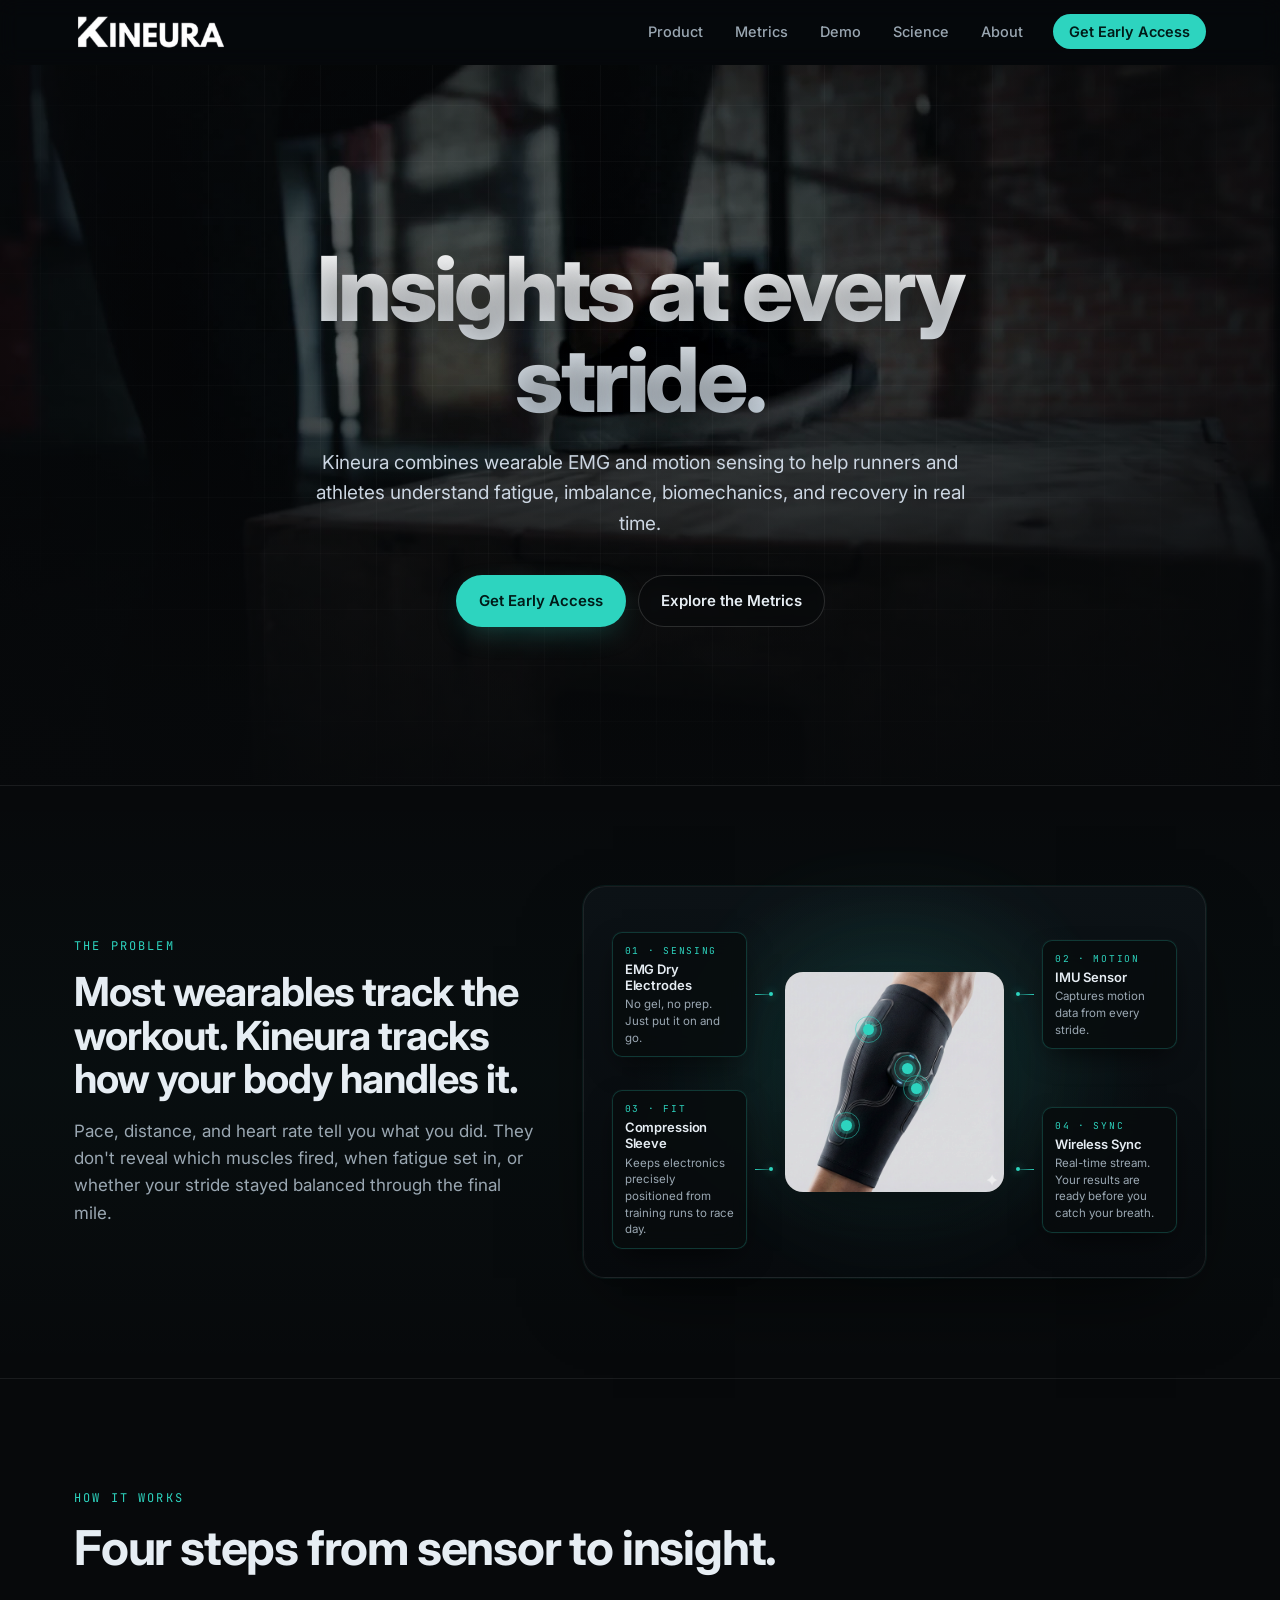
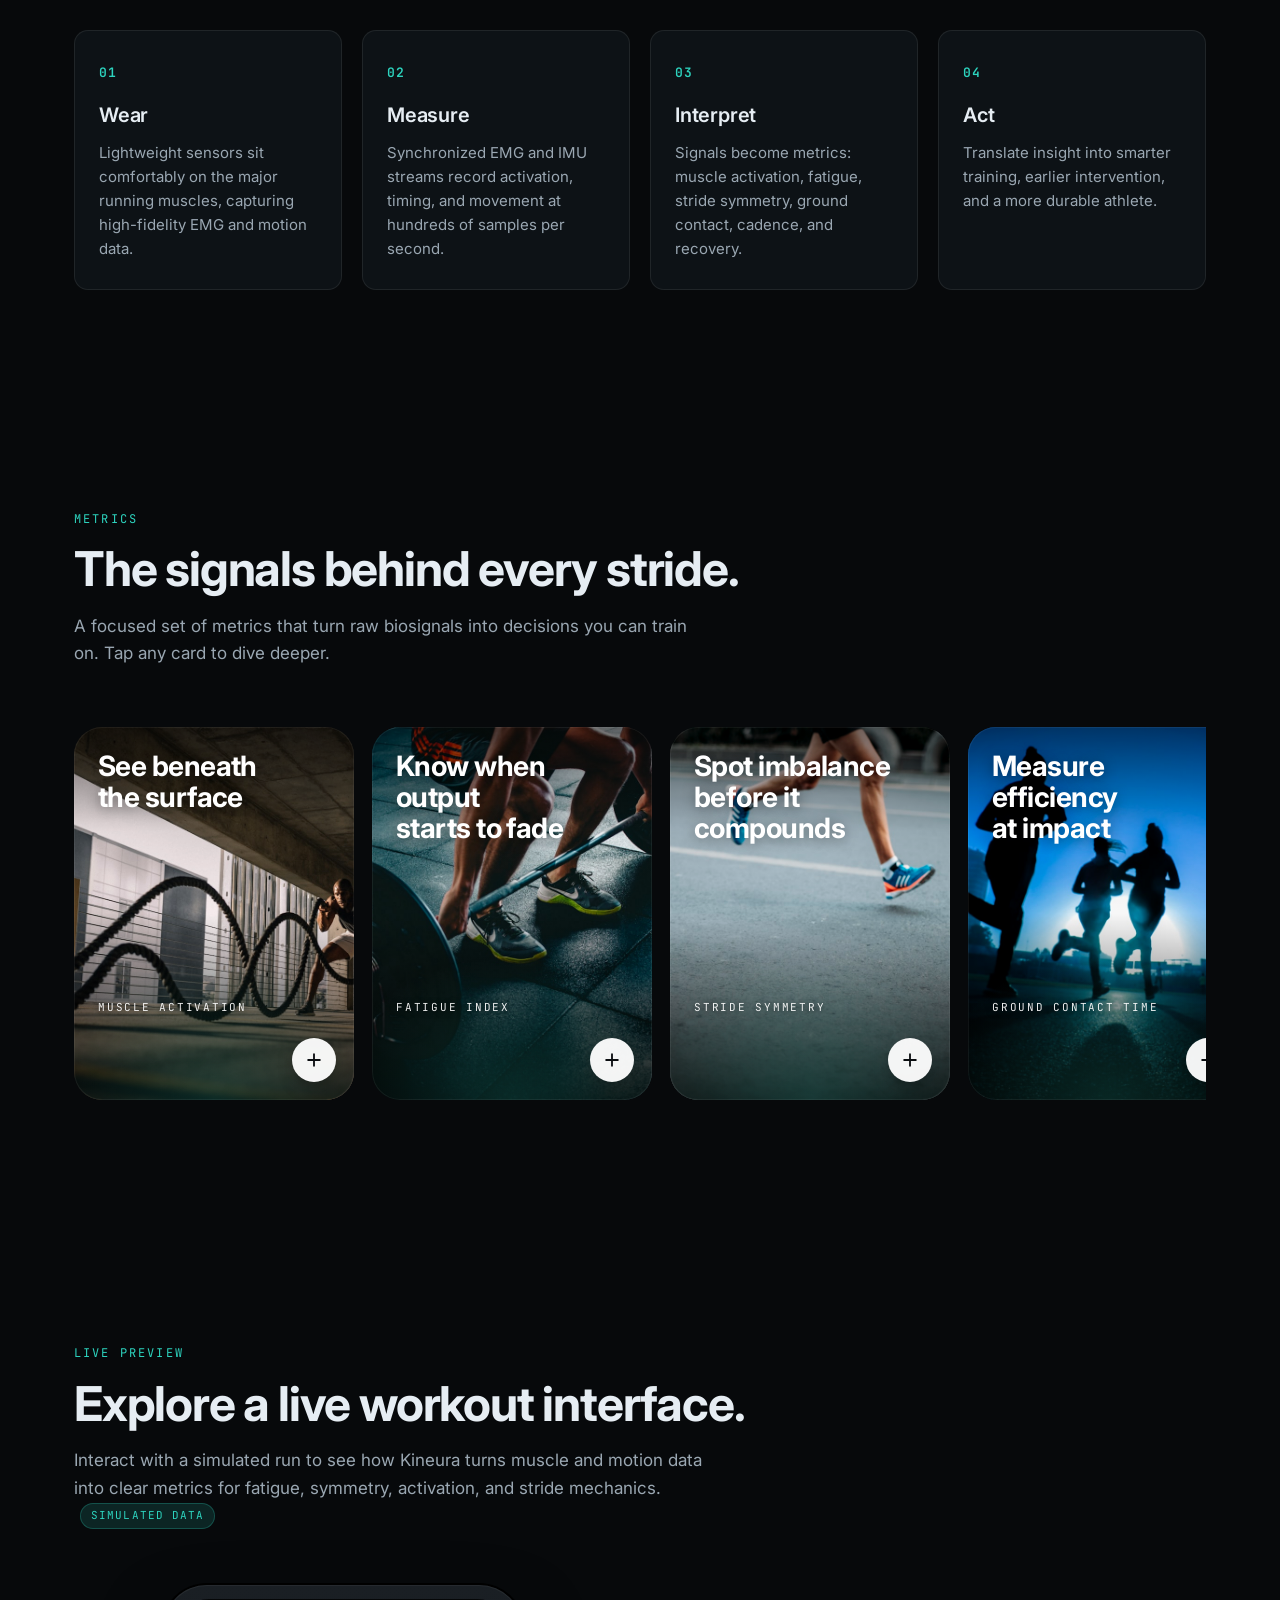
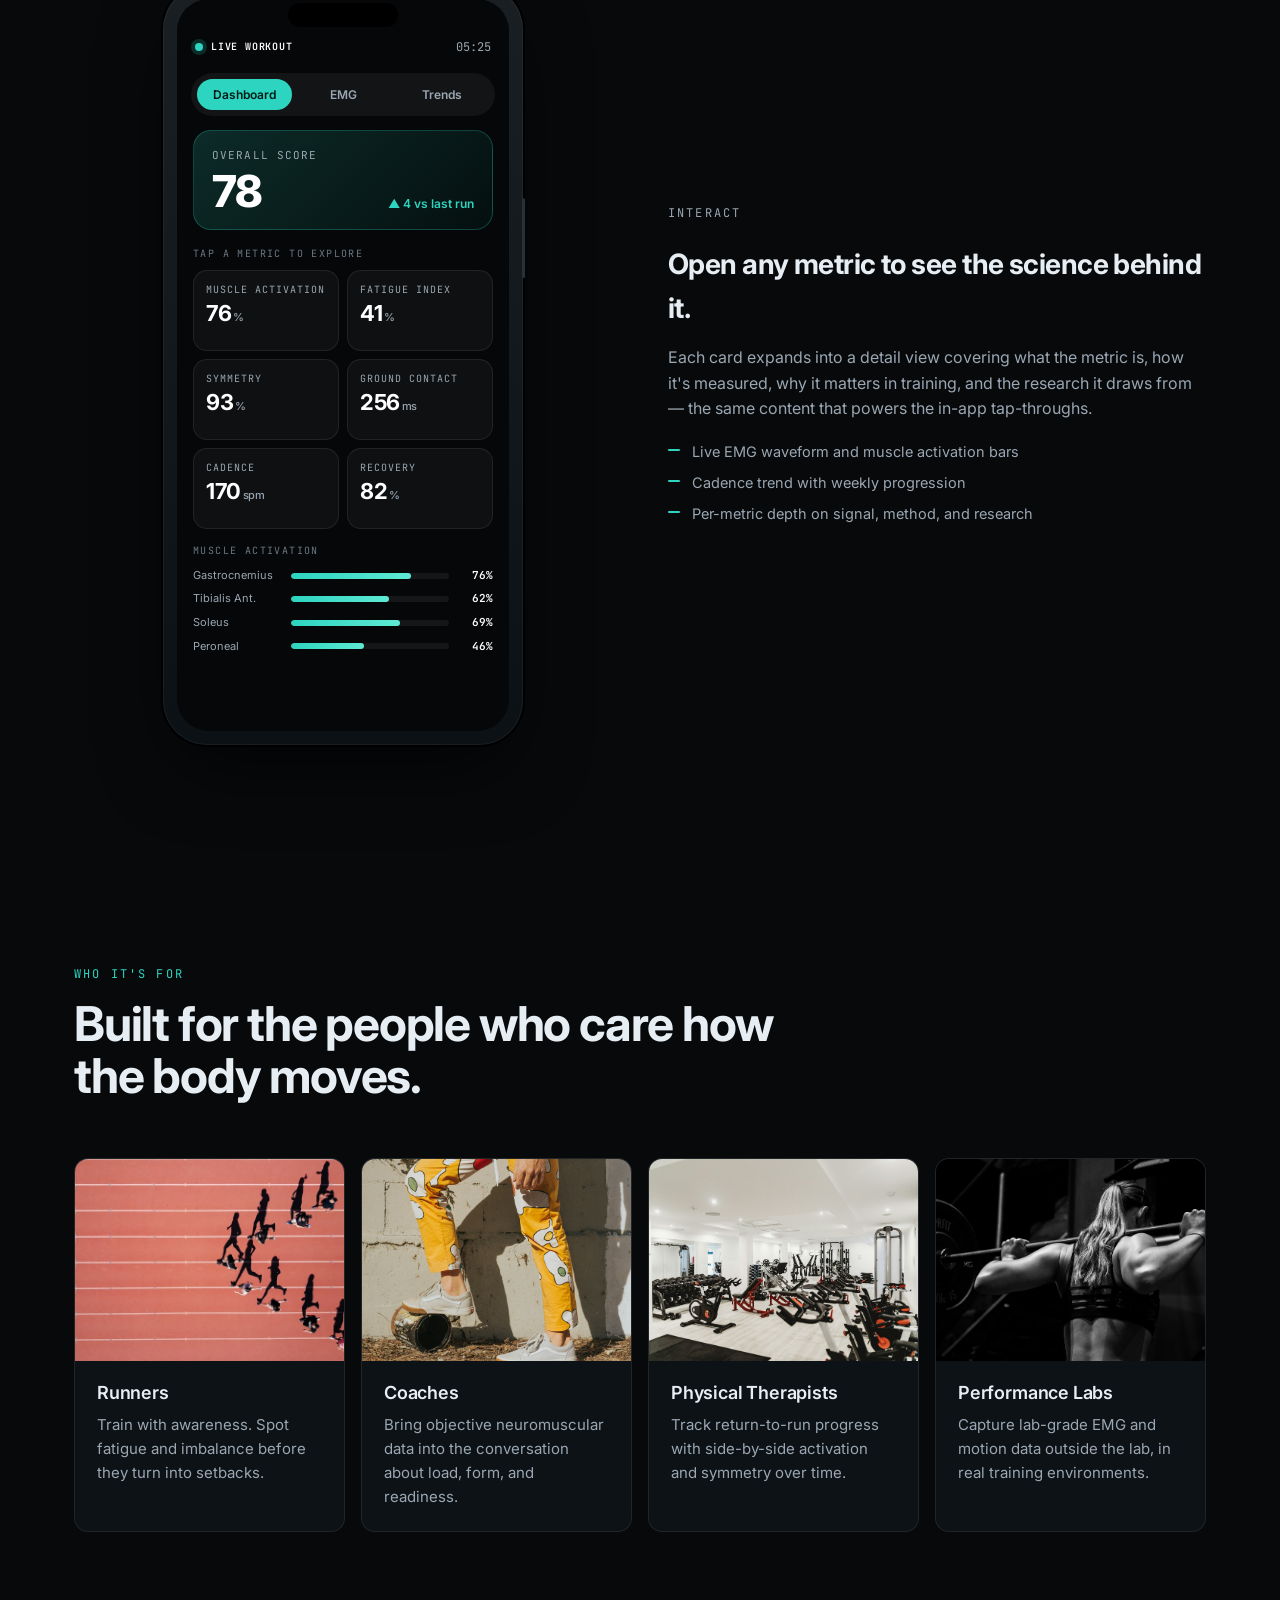
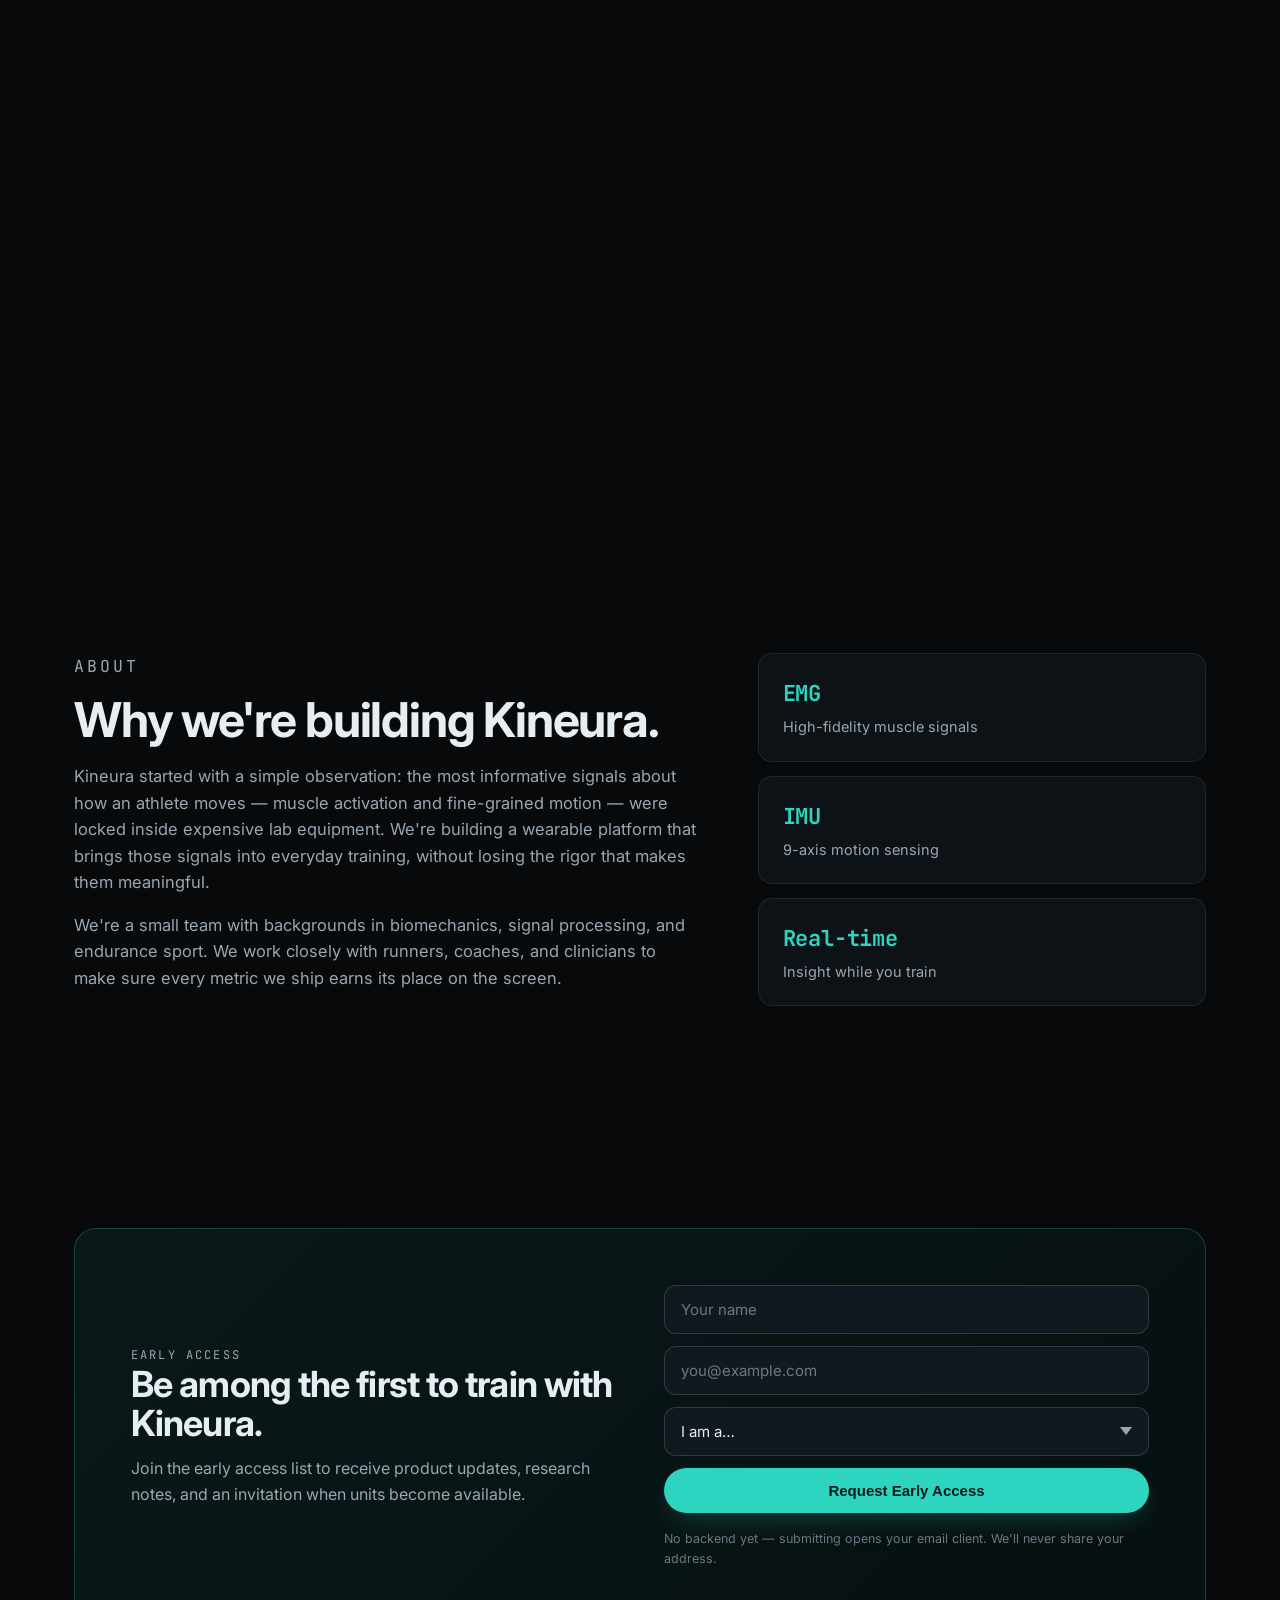
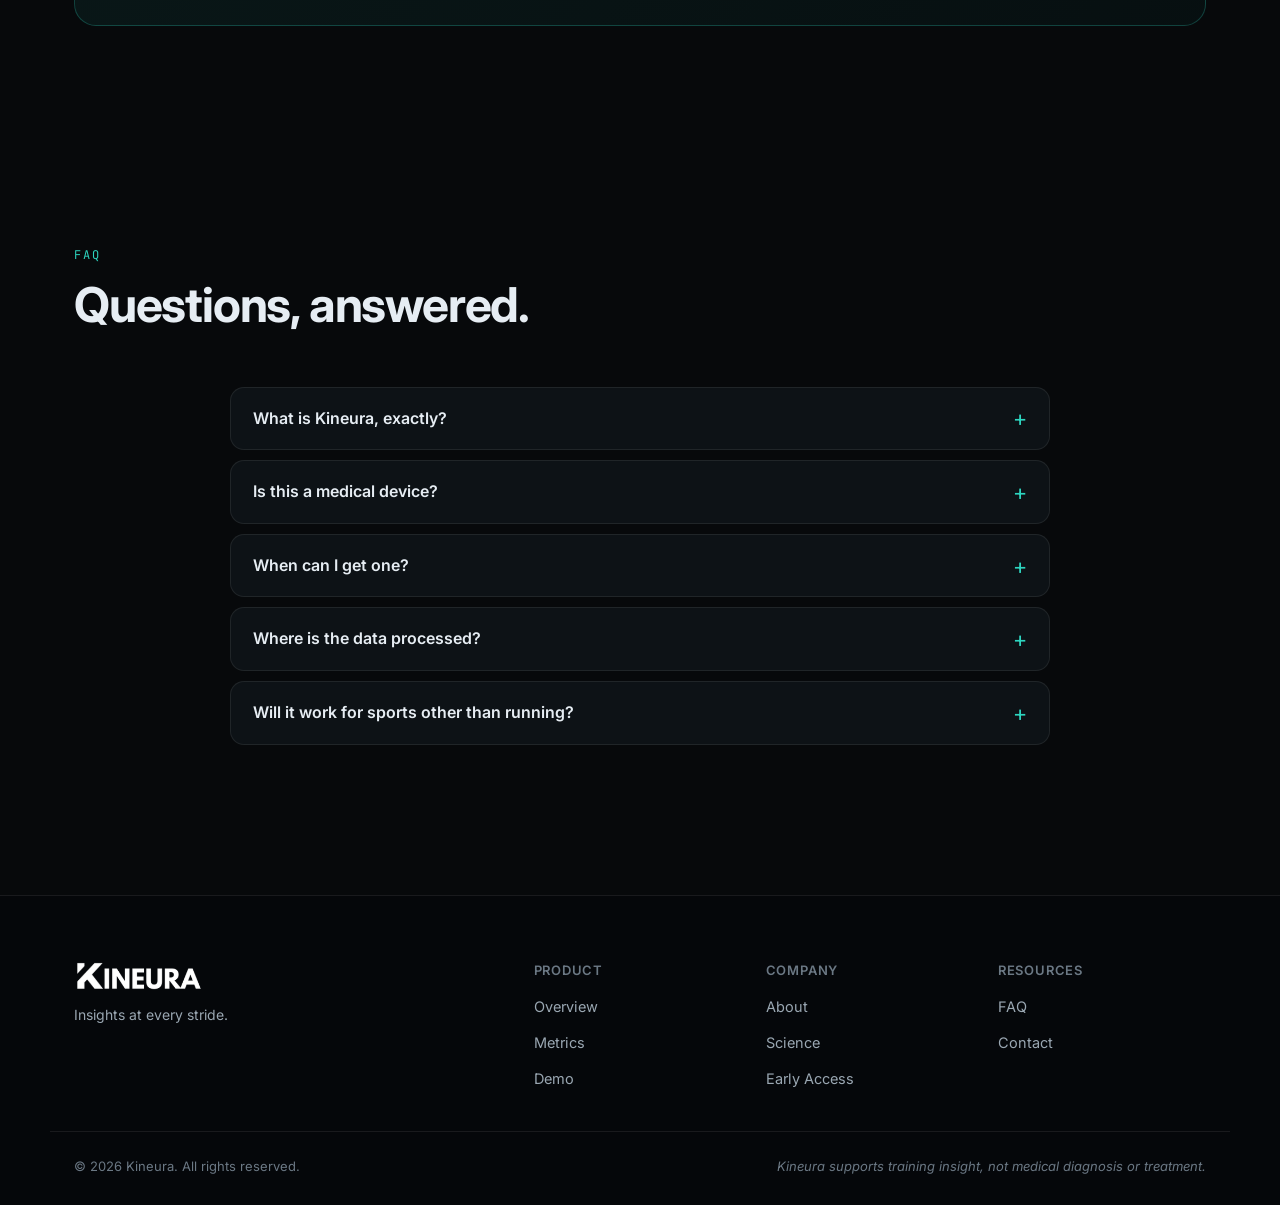
==== index.html @ ce51e497 "Replace product slide image with native sleeve explainer module Swap the flattened slide-style diagr" ====
<!DOCTYPE html>
<html lang="en">
<head>
  <meta charset="UTF-8" />
  <meta name="viewport" content="width=device-width, initial-scale=1.0" />
  <title>Kineura — Insights at every stride</title>
  <meta name="description" content="Kineura combines wearable EMG and motion sensing to help runners and athletes understand fatigue, imbalance, biomechanics, and recovery in real time." />
  <meta name="theme-color" content="#0a0f12" />

  <meta property="og:type" content="website" />
  <meta property="og:title" content="Kineura — Insights at every stride" />
  <meta property="og:description" content="Wearable EMG + motion sensing for runners and athletes. Understand fatigue, imbalance, biomechanics, and recovery in real time." />
  <meta property="og:image" content="og-image.svg" />
  <meta property="og:url" content="https://pjlim21.github.io/kineura-site/" />

  <meta name="twitter:card" content="summary_large_image" />
  <meta name="twitter:title" content="Kineura — Insights at every stride" />
  <meta name="twitter:description" content="Wearable EMG + motion sensing for runners and athletes." />
  <meta name="twitter:image" content="og-image.svg" />

  <link rel="icon" type="image/svg+xml" href="favicon.svg" />
  <link rel="preconnect" href="https://fonts.googleapis.com" />
  <link rel="preconnect" href="https://fonts.gstatic.com" crossorigin />
  <link href="https://fonts.googleapis.com/css2?family=Inter:wght@300;400;500;600;700;800&family=JetBrains+Mono:wght@400;500&display=swap" rel="stylesheet" />
  <link rel="stylesheet" href="styles.css" />
</head>
<body>
  <a href="#main" class="skip-link">Skip to content</a>

  <header class="site-header" id="siteHeader">
    <div class="container header-inner">
      <a class="brand" href="#top" aria-label="Kineura home">
        <img class="brand-logo" src="assets/img/kineura-wordmark-cropped.png" alt="Kineura" width="487" height="120" />
      </a>

      <nav class="primary-nav" aria-label="Primary">
        <button class="nav-toggle" aria-controls="navList" aria-expanded="false" aria-label="Toggle menu">
          <span></span><span></span><span></span>
        </button>
        <ul class="nav-list" id="navList">
          <li><a href="#product">Product</a></li>
          <li><a href="#metrics">Metrics</a></li>
          <li><a href="#demo">Demo</a></li>
          <li><a href="#science">Science</a></li>
          <li><a href="#about">About</a></li>
          <li><a href="#early-access" class="nav-cta">Get Early Access</a></li>
        </ul>
      </nav>
    </div>
  </header>

  <main id="main">
    <section class="hero" id="top">
      <div class="hero-bg" aria-hidden="true">
        <video class="hero-video" autoplay muted loop playsinline preload="metadata" poster="assets/img/hero-poster.jpg">
          <source src="https://video.wixstatic.com/video/bee5e3_57d041944a114fd59c90aa651ebfb15c/720p/mp4/file.mp4" type="video/mp4" />
          <source src="https://video.wixstatic.com/video/bee5e3_57d041944a114fd59c90aa651ebfb15c/480p/mp4/file.mp4" type="video/mp4" />
        </video>
        <div class="hero-veil"></div>
        <div class="hero-grid"></div>
      </div>
      <div class="container hero-inner">
        <h1 class="hero-headline">Insights at every stride.</h1>
        <p class="hero-sub">Kineura combines wearable EMG and motion sensing to help runners and athletes understand fatigue, imbalance, biomechanics, and recovery in real time.</p>
        <div class="hero-ctas">
          <a class="btn btn-primary" href="#early-access">Get Early Access</a>
          <a class="btn btn-secondary" href="#metrics">Explore the Metrics</a>
        </div>
      </div>
    </section>

    <section class="section problem" id="product">
      <div class="container">
        <div class="problem-grid">
          <div class="problem-copy">
            <p class="kicker">The problem</p>
            <h2>Most wearables track the workout. Kineura tracks how your body handles it.</h2>
            <p class="lede">Pace, distance, and heart rate tell you what you did. They don't reveal which muscles fired, when fatigue set in, or whether your stride stayed balanced through the final mile.</p>
          </div>

          <figure class="sleeve-figure" aria-label="Kineura lower-leg biosensor sleeve and its components">
            <div class="sleeve-stage">
              <div class="sleeve-glow" aria-hidden="true"></div>

              <!-- Top-left callout (EMG electrodes) -->
              <div class="sleeve-callout sleeve-callout--tl">
                <div class="sleeve-callout-card">
                  <p class="sleeve-callout-eyebrow">01 · Sensing</p>
                  <h3 class="sleeve-callout-title">EMG Dry Electrodes</h3>
                  <p class="sleeve-callout-text">No gel, no prep. Just put it on and go.</p>
                </div>
                <span class="sleeve-callout-line" aria-hidden="true"></span>
              </div>

              <!-- Top-right callout (IMU) -->
              <div class="sleeve-callout sleeve-callout--tr">
                <div class="sleeve-callout-card">
                  <p class="sleeve-callout-eyebrow">02 · Motion</p>
                  <h3 class="sleeve-callout-title">IMU Sensor</h3>
                  <p class="sleeve-callout-text">Captures motion data from every stride.</p>
                </div>
                <span class="sleeve-callout-line" aria-hidden="true"></span>
              </div>

              <!-- Image with positioned sensor dots -->
              <div class="sleeve-image-wrap">
                <img class="sleeve-image" src="assets/img/kineura-sleeve.jpg" alt="Kineura lower-leg biosensor sleeve worn on a calf, showing the central hub, integrated electrode pads, and signal traces" loading="lazy" />
                <div class="sleeve-dots" aria-hidden="true">
                  <span class="sleeve-callout-dot" style="--cx:38%; --cy:26%;"></span>
                  <span class="sleeve-callout-dot" style="--cx:56%; --cy:44%;"></span>
                  <span class="sleeve-callout-dot" style="--cx:28%; --cy:70%;"></span>
                  <span class="sleeve-callout-dot" style="--cx:60%; --cy:53%;"></span>
                </div>
              </div>

              <!-- Bottom-left callout (Compression) -->
              <div class="sleeve-callout sleeve-callout--bl">
                <div class="sleeve-callout-card">
                  <p class="sleeve-callout-eyebrow">03 · Fit</p>
                  <h3 class="sleeve-callout-title">Compression Sleeve</h3>
                  <p class="sleeve-callout-text">Keeps electronics precisely positioned from training runs to race day.</p>
                </div>
                <span class="sleeve-callout-line" aria-hidden="true"></span>
              </div>

              <!-- Bottom-right callout (Wireless Sync) -->
              <div class="sleeve-callout sleeve-callout--br">
                <div class="sleeve-callout-card">
                  <p class="sleeve-callout-eyebrow">04 · Sync</p>
                  <h3 class="sleeve-callout-title">Wireless Sync</h3>
                  <p class="sleeve-callout-text">Real-time stream. Your results are ready before you catch your breath.</p>
                </div>
                <span class="sleeve-callout-line" aria-hidden="true"></span>
              </div>
            </div>

            <!-- Mobile/fallback list: shown when callouts can't sit cleanly over the image -->
            <ul class="sleeve-feature-list" role="list">
              <li class="sleeve-feature">
                <span class="sleeve-feature-num">01</span>
                <div>
                  <h3>EMG Dry Electrodes</h3>
                  <p>No gel, no prep. Just put it on and go.</p>
                </div>
              </li>
              <li class="sleeve-feature">
                <span class="sleeve-feature-num">02</span>
                <div>
                  <h3>IMU Sensor</h3>
                  <p>Captures motion data from every stride.</p>
                </div>
              </li>
              <li class="sleeve-feature">
                <span class="sleeve-feature-num">03</span>
                <div>
                  <h3>Multi-Layer Compression Sleeve</h3>
                  <p>Keeps electronics precisely positioned from training runs to race day.</p>
                </div>
              </li>
              <li class="sleeve-feature">
                <span class="sleeve-feature-num">04</span>
                <div>
                  <h3>Wireless Sync</h3>
                  <p>Real-time stream. Your results are ready before you catch your breath.</p>
                </div>
              </li>
            </ul>
          </figure>
        </div>
      </div>
    </section>

    <section class="section how" id="how">
      <div class="container">
        <div class="section-head">
          <p class="kicker">How it works</p>
          <h2>Four steps from sensor to insight.</h2>
        </div>
        <ol class="steps">
          <li class="step">
            <span class="step-num">01</span>
            <h3>Wear</h3>
            <p>Lightweight sensors sit comfortably on the major running muscles, capturing high-fidelity EMG and motion data.</p>
          </li>
          <li class="step">
            <span class="step-num">02</span>
            <h3>Measure</h3>
            <p>Synchronized EMG and IMU streams record activation, timing, and movement at hundreds of samples per second.</p>
          </li>
          <li class="step">
            <span class="step-num">03</span>
            <h3>Interpret</h3>
            <p>Signals become metrics: muscle activation, fatigue, stride symmetry, ground contact, cadence, and recovery.</p>
          </li>
          <li class="step">
            <span class="step-num">04</span>
            <h3>Act</h3>
            <p>Translate insight into smarter training, earlier intervention, and a more durable athlete.</p>
          </li>
        </ol>
      </div>
    </section>

    <section class="section metrics" id="metrics">
      <div class="container">
        <div class="section-head">
          <p class="kicker">Metrics</p>
          <h2>The signals behind every stride.</h2>
          <p class="lede">A focused set of metrics that turn raw biosignals into decisions you can train on. Tap any card to dive deeper.</p>
        </div>
        <div class="metric-rail" role="list" aria-label="Kineura metrics">
          <article class="metric-photo-card" role="listitem" data-metric="muscle">
            <img src="assets/img/metric-muscle.jpg" alt="Athlete training with battle ropes" loading="lazy" />
            <div class="metric-photo-overlay"></div>
            <h3 class="metric-photo-title">See beneath<br/>the surface</h3>
            <p class="metric-photo-tag">Muscle Activation</p>
            <button class="metric-plus" type="button" aria-label="Open Muscle Activation details">
              <svg viewBox="0 0 24 24" aria-hidden="true"><path d="M12 5v14M5 12h14" stroke="currentColor" stroke-width="2.2" stroke-linecap="round"/></svg>
            </button>
          </article>

          <article class="metric-photo-card" role="listitem" data-metric="fatigue">
            <img src="assets/img/metric-fatigue.jpg" alt="Athlete pushing through fatigue" loading="lazy" />
            <div class="metric-photo-overlay"></div>
            <h3 class="metric-photo-title">Know when output<br/>starts to fade</h3>
            <p class="metric-photo-tag">Fatigue Index</p>
            <button class="metric-plus" type="button" aria-label="Open Fatigue Index details">
              <svg viewBox="0 0 24 24" aria-hidden="true"><path d="M12 5v14M5 12h14" stroke="currentColor" stroke-width="2.2" stroke-linecap="round"/></svg>
            </button>
          </article>

          <article class="metric-photo-card" role="listitem" data-metric="symmetry">
            <img src="assets/img/metric-symmetry.jpg" alt="Runner mid-stride showing left and right leg motion" loading="lazy" />
            <div class="metric-photo-overlay"></div>
            <h3 class="metric-photo-title">Spot imbalance<br/>before it compounds</h3>
            <p class="metric-photo-tag">Stride Symmetry</p>
            <button class="metric-plus" type="button" aria-label="Open Stride Symmetry details">
              <svg viewBox="0 0 24 24" aria-hidden="true"><path d="M12 5v14M5 12h14" stroke="currentColor" stroke-width="2.2" stroke-linecap="round"/></svg>
            </button>
          </article>

          <article class="metric-photo-card" role="listitem" data-metric="gct">
            <img src="assets/img/metric-gct.jpg" alt="Close-up of running shoes contacting the ground" loading="lazy" />
            <div class="metric-photo-overlay"></div>
            <h3 class="metric-photo-title">Measure efficiency<br/>at impact</h3>
            <p class="metric-photo-tag">Ground Contact Time</p>
            <button class="metric-plus" type="button" aria-label="Open Ground Contact Time details">
              <svg viewBox="0 0 24 24" aria-hidden="true"><path d="M12 5v14M5 12h14" stroke="currentColor" stroke-width="2.2" stroke-linecap="round"/></svg>
            </button>
          </article>

          <article class="metric-photo-card" role="listitem" data-metric="cadence">
            <img src="assets/img/metric-cadence.jpg" alt="Runner on an open trail in motion" loading="lazy" />
            <div class="metric-photo-overlay"></div>
            <h3 class="metric-photo-title">Read rhythm<br/>in motion</h3>
            <p class="metric-photo-tag">Cadence &amp; Motion Trends</p>
            <button class="metric-plus" type="button" aria-label="Open Cadence and Motion Trends details">
              <svg viewBox="0 0 24 24" aria-hidden="true"><path d="M12 5v14M5 12h14" stroke="currentColor" stroke-width="2.2" stroke-linecap="round"/></svg>
            </button>
          </article>

          <article class="metric-photo-card" role="listitem" data-metric="recovery">
            <img src="assets/img/metric-recovery.jpg" alt="Athlete in a recovery and mobility session" loading="lazy" />
            <div class="metric-photo-overlay"></div>
            <h3 class="metric-photo-title">Track readiness<br/>beyond feel</h3>
            <p class="metric-photo-tag">Recovery Signals</p>
            <button class="metric-plus" type="button" aria-label="Open Recovery Signals details">
              <svg viewBox="0 0 24 24" aria-hidden="true"><path d="M12 5v14M5 12h14" stroke="currentColor" stroke-width="2.2" stroke-linecap="round"/></svg>
            </button>
          </article>
        </div>
      </div>
    </section>

    <section class="section demo" id="demo">
      <div class="container">
        <div class="section-head">
          <p class="kicker">Live preview</p>
          <h2>Explore a live workout interface.</h2>
          <p class="lede">Interact with a simulated run to see how Kineura turns muscle and motion data into clear metrics for fatigue, symmetry, activation, and stride mechanics. <span class="badge">Simulated data</span></p>
        </div>

        <div class="demo-wrap">
          <div class="phone" id="kineuraPhone" aria-label="Kineura mobile app simulation">
            <div class="phone-notch" aria-hidden="true"></div>
            <div class="phone-screen">
              <!-- App header -->
              <header class="app-header">
                <div class="app-header-left">
                  <span class="app-status-dot"></span>
                  <span class="app-status-label">Live Workout</span>
                </div>
                <div class="app-header-right">
                  <span class="app-time" id="appTime">12:47</span>
                </div>
              </header>

              <!-- Tabs -->
              <nav class="app-tabs" role="tablist" aria-label="Dashboard sections">
                <button class="app-tab active" role="tab" aria-selected="true" data-tab="dash">Dashboard</button>
                <button class="app-tab" role="tab" aria-selected="false" data-tab="emg">EMG</button>
                <button class="app-tab" role="tab" aria-selected="false" data-tab="trends">Trends</button>
              </nav>

              <!-- Dashboard view -->
              <section class="app-view active" id="view-dash" role="tabpanel">
                <div class="app-hero-stat">
                  <span class="app-hero-label">Overall Score</span>
                  <span class="app-hero-value" id="overallScore">78</span>
                  <span class="app-hero-trend">▲ 4 vs last run</span>
                </div>

                <p class="app-section-label">Tap a metric to explore</p>
                <div class="app-metric-grid" id="appMetricGrid">
                  <button class="app-mini-card" data-metric="muscle">
                    <span class="app-mini-label">Muscle Activation</span>
                    <span class="app-mini-value">76<small>%</small></span>
                    <span class="app-mini-spark"><i style="--w:76%"></i></span>
                  </button>
                  <button class="app-mini-card" data-metric="fatigue">
                    <span class="app-mini-label">Fatigue Index</span>
                    <span class="app-mini-value">41<small>%</small></span>
                    <span class="app-mini-spark"><i style="--w:41%"></i></span>
                  </button>
                  <button class="app-mini-card" data-metric="symmetry">
                    <span class="app-mini-label">Symmetry</span>
                    <span class="app-mini-value">93<small>%</small></span>
                    <span class="app-mini-spark"><i style="--w:93%"></i></span>
                  </button>
                  <button class="app-mini-card" data-metric="gct">
                    <span class="app-mini-label">Ground Contact</span>
                    <span class="app-mini-value">256<small>ms</small></span>
                    <span class="app-mini-spark"><i style="--w:64%"></i></span>
                  </button>
                  <button class="app-mini-card" data-metric="cadence">
                    <span class="app-mini-label">Cadence</span>
                    <span class="app-mini-value">170<small>spm</small></span>
                    <span class="app-mini-spark"><i style="--w:85%"></i></span>
                  </button>
                  <button class="app-mini-card" data-metric="recovery">
                    <span class="app-mini-label">Recovery</span>
                    <span class="app-mini-value">82<small>%</small></span>
                    <span class="app-mini-spark"><i style="--w:82%"></i></span>
                  </button>
                </div>

                <p class="app-section-label">Muscle activation</p>
                <ul class="app-muscle-list" id="appMuscleList">
                  <li><span>Gastrocnemius</span><span class="app-bar"><i style="--w:76%"></i></span><span class="app-pct">76%</span></li>
                  <li><span>Tibialis Ant.</span><span class="app-bar"><i style="--w:62%"></i></span><span class="app-pct">62%</span></li>
                  <li><span>Soleus</span><span class="app-bar"><i style="--w:69%"></i></span><span class="app-pct">69%</span></li>
                  <li><span>Peroneal</span><span class="app-bar"><i style="--w:46%"></i></span><span class="app-pct">46%</span></li>
                </ul>
              </section>

              <!-- EMG view -->
              <section class="app-view" id="view-emg" role="tabpanel" hidden>
                <p class="app-section-label">Live EMG</p>
                <div class="app-emg">
                  <svg id="emgSvg" viewBox="0 0 320 140" preserveAspectRatio="none" aria-hidden="true">
                    <defs>
                      <linearGradient id="emgFill" x1="0" x2="0" y1="0" y2="1">
                        <stop offset="0%" stop-color="rgba(45,212,191,0.35)"/>
                        <stop offset="100%" stop-color="rgba(45,212,191,0)"/>
                      </linearGradient>
                    </defs>
                    <path id="emgArea" fill="url(#emgFill)"></path>
                    <path id="emgLine" stroke="#2dd4bf" stroke-width="1.6" fill="none" stroke-linecap="round" stroke-linejoin="round"></path>
                  </svg>
                  <div class="app-emg-meta">
                    <div><span class="app-mini-label">RMS</span><span class="app-mini-value" id="emgRms">0.42</span></div>
                    <div><span class="app-mini-label">Median Hz</span><span class="app-mini-value" id="emgHz">94</span></div>
                  </div>
                </div>
                <p class="app-section-label">Cadence trend</p>
                <div class="app-trend">
                  <svg viewBox="0 0 320 80" preserveAspectRatio="none" aria-hidden="true">
                    <polyline points="0,55 30,52 60,48 90,46 120,44 150,42 180,40 210,38 240,36 270,34 300,32 320,30"
                              fill="none" stroke="#5eead4" stroke-width="1.8" stroke-linecap="round"/>
                    <g fill="#5eead4">
                      <circle cx="320" cy="30" r="3"/>
                    </g>
                  </svg>
                  <p class="app-caption">170 spm · climbing across the run</p>
                </div>
              </section>

              <!-- Trends view -->
              <section class="app-view" id="view-trends" role="tabpanel" hidden>
                <p class="app-section-label">This run vs. last run</p>
                <div class="app-compare">
                  <div class="app-compare-row"><span>Cadence</span><span class="up">170 ▲ 4</span></div>
                  <div class="app-compare-row"><span>Symmetry</span><span class="up">93% ▲ 1</span></div>
                  <div class="app-compare-row"><span>Fatigue end</span><span class="down">41% ▼ 6</span></div>
                  <div class="app-compare-row"><span>GCT</span><span class="up">256ms ▼ 4</span></div>
                </div>
                <p class="app-section-label">Weekly progression</p>
                <div class="app-trend">
                  <svg viewBox="0 0 320 90" preserveAspectRatio="none" aria-hidden="true">
                    <polyline points="0,70 53,62 106,55 160,48 213,40 266,32 320,24"
                              fill="none" stroke="#2dd4bf" stroke-width="2" stroke-linecap="round"/>
                  </svg>
                  <p class="app-caption">Overall score climbing 6 weeks running</p>
                </div>
              </section>

              <!-- Detail (slides in) -->
              <section class="app-detail" id="appDetail" hidden aria-live="polite">
                <header class="app-detail-head">
                  <button class="app-back" type="button" aria-label="Back">
                    <svg viewBox="0 0 24 24" aria-hidden="true"><path d="M15 6l-6 6 6 6" stroke="currentColor" stroke-width="2" fill="none" stroke-linecap="round" stroke-linejoin="round"/></svg>
                    Back
                  </button>
                  <span class="app-detail-eyebrow">Metric Details</span>
                </header>
                <h3 class="app-detail-title" id="appDetailTitle">—</h3>
                <div class="app-detail-meter">
                  <span class="app-detail-value" id="appDetailValue">—</span>
                  <span class="app-detail-bar"><i id="appDetailFill" style="--w:0%"></i></span>
                </div>
                <div class="app-detail-section">
                  <h4>What is it?</h4>
                  <p id="appDetailWhat">—</p>
                </div>
                <div class="app-detail-section">
                  <h4>How is it measured?</h4>
                  <p id="appDetailHow">—</p>
                </div>
                <div class="app-detail-section">
                  <h4>Why it matters</h4>
                  <p id="appDetailWhy">—</p>
                </div>
                <div class="app-detail-section app-detail-research">
                  <h4>Research validation</h4>
                  <p id="appDetailResearch">—</p>
                </div>
              </section>
            </div>
            <div class="phone-button" aria-hidden="true"></div>
          </div>

          <aside class="demo-side">
            <p class="kicker">Interact</p>
            <h3>Open any metric to see the science behind it.</h3>
            <p>Each card expands into a detail view covering what the metric is, how it's measured, why it matters in training, and the research it draws from — the same content that powers the in-app tap-throughs.</p>
            <ul class="demo-bullets">
              <li>Live EMG waveform and muscle activation bars</li>
              <li>Cadence trend with weekly progression</li>
              <li>Per-metric depth on signal, method, and research</li>
            </ul>
          </aside>
        </div>
      </div>
    </section>

    <section class="section use-cases" id="use-cases">
      <div class="container">
        <div class="section-head">
          <p class="kicker">Who it's for</p>
          <h2>Built for the people who care how the body moves.</h2>
        </div>
        <div class="use-grid">
          <div class="use-card">
            <div class="use-photo"><img src="assets/img/athlete-sprint.jpg" alt="Runner sprinting on a track" loading="lazy" /></div>
            <h3>Runners</h3>
            <p>Train with awareness. Spot fatigue and imbalance before they turn into setbacks.</p>
          </div>
          <div class="use-card">
            <div class="use-photo"><img src="assets/img/athlete-coach.jpg" alt="Coach reviewing data with athlete" loading="lazy" /></div>
            <h3>Coaches</h3>
            <p>Bring objective neuromuscular data into the conversation about load, form, and readiness.</p>
          </div>
          <div class="use-card">
            <div class="use-photo"><img src="assets/img/athlete-pt.jpg" alt="Physical therapist working with athlete" loading="lazy" /></div>
            <h3>Physical Therapists</h3>
            <p>Track return-to-run progress with side-by-side activation and symmetry over time.</p>
          </div>
          <div class="use-card">
            <div class="use-photo"><img src="assets/img/athlete-strength.jpg" alt="Strength training session in a performance lab" loading="lazy" /></div>
            <h3>Performance Labs</h3>
            <p>Capture lab-grade EMG and motion data outside the lab, in real training environments.</p>
          </div>
        </div>
      </div>
    </section>

    <section class="section science" id="science">
      <div class="container">
        <div class="science-card">
          <p class="kicker">Responsible claims</p>
          <h2>Insight, not diagnosis.</h2>
          <p>Kineura supports training insight and performance decision-making. It is not a substitute for medical diagnosis or treatment.</p>
          <p class="muted">We design our metrics to be honest about what biosignals can and cannot tell you. When in doubt, talk to a qualified clinician.</p>
        </div>
      </div>
    </section>

    <section class="section about" id="about">
      <div class="container about-inner">
        <div class="about-copy">
          <p class="kicker">About</p>
          <h2>Why we're building Kineura.</h2>
          <p>Kineura started with a simple observation: the most informative signals about how an athlete moves — muscle activation and fine-grained motion — were locked inside expensive lab equipment. We're building a wearable platform that brings those signals into everyday training, without losing the rigor that makes them meaningful.</p>
          <p>We're a small team with backgrounds in biomechanics, signal processing, and endurance sport. We work closely with runners, coaches, and clinicians to make sure every metric we ship earns its place on the screen.</p>
        </div>
        <aside class="about-side">
          <div class="about-stat"><span class="num">EMG</span><span class="lbl">High-fidelity muscle signals</span></div>
          <div class="about-stat"><span class="num">IMU</span><span class="lbl">9-axis motion sensing</span></div>
          <div class="about-stat"><span class="num">Real-time</span><span class="lbl">Insight while you train</span></div>
        </aside>
      </div>
    </section>

    <section class="section cta" id="early-access">
      <div class="container">
        <div class="cta-card">
          <div class="cta-copy">
            <p class="kicker">Early access</p>
            <h2>Be among the first to train with Kineura.</h2>
            <p>Join the early access list to receive product updates, research notes, and an invitation when units become available.</p>
          </div>
          <form class="cta-form" id="earlyAccessForm" novalidate>
            <label for="eaName" class="sr-only">Name</label>
            <input id="eaName" name="name" type="text" placeholder="Your name" autocomplete="name" required />
            <label for="eaEmail" class="sr-only">Email</label>
            <input id="eaEmail" name="email" type="email" placeholder="you@example.com" autocomplete="email" required />
            <label for="eaRole" class="sr-only">Role</label>
            <select id="eaRole" name="role">
              <option value="">I am a…</option>
              <option>Runner</option>
              <option>Coach</option>
              <option>Physical Therapist</option>
              <option>Performance Lab</option>
              <option>Other</option>
            </select>
            <button class="btn btn-primary" type="submit">Request Early Access</button>
            <p class="form-note" id="formNote">No backend yet — submitting opens your email client. We'll never share your address.</p>
          </form>
        </div>
      </div>
    </section>

    <section class="section faq" id="faq">
      <div class="container">
        <div class="section-head narrow">
          <p class="kicker">FAQ</p>
          <h2>Questions, answered.</h2>
        </div>
        <div class="faq-list">
          <details>
            <summary>What is Kineura, exactly?</summary>
            <p>A wearable platform that combines surface EMG and inertial motion sensing, plus the software to turn those signals into useful metrics for runners and athletes.</p>
          </details>
          <details>
            <summary>Is this a medical device?</summary>
            <p>No. Kineura supports training insight and performance decision-making. It is not a substitute for medical diagnosis or treatment.</p>
          </details>
          <details>
            <summary>When can I get one?</summary>
            <p>We're rolling out access gradually. Join the early access list above and we'll reach out as units become available.</p>
          </details>
          <details>
            <summary>Where is the data processed?</summary>
            <p>Signals are captured on-device and analyzed in our app. We're committed to clear, opt-in handling of any data you choose to share with us.</p>
          </details>
          <details>
            <summary>Will it work for sports other than running?</summary>
            <p>Running is our first focus because the movement is repeatable and well-studied. The platform is designed to extend to other endurance and gait-driven sports over time.</p>
          </details>
        </div>
      </div>
    </section>
  </main>

  <footer class="site-footer">
    <div class="container footer-inner">
      <div class="footer-brand">
        <a class="brand" href="#top" aria-label="Kineura home">
          <img class="brand-logo" src="assets/img/kineura-wordmark-cropped.png" alt="Kineura" width="487" height="120" />
        </a>
        <p class="footer-tag">Insights at every stride.</p>
      </div>
      <nav class="footer-nav" aria-label="Footer">
        <div>
          <h4>Product</h4>
          <ul>
            <li><a href="#product">Overview</a></li>
            <li><a href="#metrics">Metrics</a></li>
            <li><a href="#demo">Demo</a></li>
          </ul>
        </div>
        <div>
          <h4>Company</h4>
          <ul>
            <li><a href="#about">About</a></li>
            <li><a href="#science">Science</a></li>
            <li><a href="#early-access">Early Access</a></li>
          </ul>
        </div>
        <div>
          <h4>Resources</h4>
          <ul>
            <li><a href="#faq">FAQ</a></li>
            <li><a href="mailto:hello@kineura.com">Contact</a></li>
          </ul>
        </div>
      </nav>
    </div>
    <div class="container footer-bottom">
      <p>© <span id="year"></span> Kineura. All rights reserved.</p>
      <p class="footer-disclaimer">Kineura supports training insight, not medical diagnosis or treatment.</p>
    </div>
  </footer>

  <!-- Metric detail modal -->
  <div class="modal" id="metricModal" aria-hidden="true" role="dialog" aria-modal="true" aria-labelledby="metricModalTitle">
    <div class="modal-backdrop" data-modal-close></div>
    <div class="modal-panel" role="document">
      <button class="modal-close" type="button" aria-label="Close" data-modal-close>
        <svg viewBox="0 0 24 24" aria-hidden="true"><path d="M6 6l12 12M18 6L6 18" stroke="currentColor" stroke-width="2.2" stroke-linecap="round"/></svg>
      </button>
      <p class="modal-eyebrow" id="metricModalTag">Metric</p>
      <h3 class="modal-title" id="metricModalTitle">—</h3>
      <p class="modal-tagline" id="metricModalTagline">—</p>
      <div class="modal-section">
        <h4>What is it?</h4>
        <p id="metricModalWhat">—</p>
      </div>
      <div class="modal-section">
        <h4>How is it measured?</h4>
        <p id="metricModalHow">—</p>
      </div>
      <div class="modal-section">
        <h4>Why it matters</h4>
        <p id="metricModalWhy">—</p>
      </div>
      <div class="modal-section modal-research">
        <h4>Research validation</h4>
        <p id="metricModalResearch">—</p>
      </div>
    </div>
  </div>

  <script src="script.js" defer></script>
</body>
</html>
---- styles.css ----
/* Kineura — static site styles */

:root {
  --bg: #07090b;
  --bg-elev: #0d1216;
  --bg-elev-2: #121820;
  --surface: #0f151b;
  --line: rgba(255, 255, 255, 0.08);
  --line-strong: rgba(255, 255, 255, 0.14);
  --text: #e6edf3;
  --text-dim: #9aa7b2;
  --text-muted: #6b7884;
  --accent: #2dd4bf;
  --accent-2: #14b8a6;
  --accent-soft: rgba(45, 212, 191, 0.14);
  --accent-glow: rgba(45, 212, 191, 0.35);
  --danger: #f87171;
  --radius: 14px;
  --radius-lg: 22px;
  --radius-xl: 28px;
  --maxw: 1180px;
  --shadow: 0 30px 80px -30px rgba(0, 0, 0, 0.8);
  --easing: cubic-bezier(0.22, 1, 0.36, 1);
}

* { box-sizing: border-box; }

html { scroll-behavior: smooth; }

body {
  margin: 0;
  font-family: 'Inter', system-ui, -apple-system, Segoe UI, Roboto, sans-serif;
  font-weight: 400;
  color: var(--text);
  background: var(--bg);
  line-height: 1.6;
  -webkit-font-smoothing: antialiased;
  text-rendering: optimizeLegibility;
  overflow-x: hidden;
}

img, svg { max-width: 100%; display: block; }

a { color: var(--accent); text-decoration: none; transition: color 0.2s ease; }
a:hover { color: #5eead4; }

.container {
  width: 100%;
  max-width: var(--maxw);
  margin: 0 auto;
  padding: 0 24px;
}

.skip-link {
  position: absolute;
  left: -9999px;
  top: 0;
  background: var(--accent);
  color: #001b18;
  padding: 10px 14px;
  font-weight: 600;
  z-index: 1000;
}
.skip-link:focus { left: 12px; top: 12px; }

.sr-only {
  position: absolute;
  width: 1px; height: 1px;
  padding: 0; margin: -1px;
  overflow: hidden; clip: rect(0,0,0,0);
  white-space: nowrap; border: 0;
}

/* Header */
.site-header {
  position: sticky;
  top: 0;
  z-index: 50;
  backdrop-filter: saturate(140%) blur(10px);
  background: rgba(7, 9, 11, 0.55);
  border-bottom: 1px solid transparent;
  transition: border-color 0.3s ease, background 0.3s ease;
}
.site-header.scrolled {
  border-bottom-color: var(--line);
  background: rgba(7, 9, 11, 0.85);
}
.header-inner {
  display: flex;
  align-items: center;
  justify-content: space-between;
  height: 64px;
}
.brand {
  display: inline-flex;
  align-items: center;
  gap: 10px;
  font-weight: 700;
  letter-spacing: -0.01em;
  color: var(--text);
}
.brand:hover { color: var(--text); }
.brand-logo {
  height: 38px;
  width: auto;
  display: block;
}
.site-footer .brand-logo { height: 32px; }

@media (max-width: 720px) {
  .header-inner { height: 56px; }
  .brand-logo { height: 28px; }
  .site-footer .brand-logo { height: 28px; }
}

.primary-nav { display: flex; align-items: center; }
.nav-list {
  list-style: none;
  display: flex;
  gap: 28px;
  margin: 0;
  padding: 0;
  align-items: center;
}
.nav-list a {
  color: var(--text-dim);
  font-size: 14.5px;
  font-weight: 500;
  padding: 8px 2px;
}
.nav-list a:hover { color: var(--text); }
.nav-cta {
  background: var(--accent);
  color: #001b18 !important;
  padding: 9px 16px !important;
  border-radius: 999px;
  font-weight: 600 !important;
}
.nav-cta:hover { background: #5eead4; }

.nav-toggle {
  display: none;
  background: transparent;
  border: 1px solid var(--line);
  border-radius: 10px;
  width: 40px; height: 40px;
  flex-direction: column;
  justify-content: center;
  align-items: center;
  gap: 4px;
  cursor: pointer;
  padding: 0;
}
.nav-toggle span {
  width: 18px; height: 2px;
  background: var(--text); border-radius: 2px;
  transition: transform 0.2s ease, opacity 0.2s ease;
}

/* Buttons */
.btn {
  display: inline-flex;
  align-items: center;
  justify-content: center;
  gap: 8px;
  padding: 13px 22px;
  border-radius: 999px;
  font-weight: 600;
  font-size: 15px;
  cursor: pointer;
  border: 1px solid transparent;
  transition: transform 0.15s ease, background 0.2s ease, border-color 0.2s ease, color 0.2s ease, box-shadow 0.2s ease;
  text-align: center;
}
.btn:active { transform: translateY(1px); }
.btn-primary {
  background: var(--accent);
  color: #001b18;
  box-shadow: 0 10px 30px -10px var(--accent-glow);
}
.btn-primary:hover { background: #5eead4; color: #001b18; }
.btn-secondary {
  background: rgba(7,9,11,0.4);
  color: var(--text);
  border-color: var(--line-strong);
  backdrop-filter: blur(6px);
}
.btn-secondary:hover {
  border-color: var(--accent);
  color: var(--accent);
}

/* Hero */
.hero {
  position: relative;
  padding: 140px 0 120px;
  overflow: hidden;
  min-height: 80vh;
  display: flex;
  align-items: center;
}
.hero-bg {
  position: absolute;
  inset: 0;
  pointer-events: none;
  z-index: 0;
}
.hero-video {
  position: absolute;
  inset: 0;
  width: 100%;
  height: 100%;
  object-fit: cover;
  opacity: 1;
  filter: brightness(0.85) contrast(1.05) saturate(1.05);
}
.hero-veil {
  position: absolute;
  inset: 0;
  background:
    radial-gradient(ellipse at 50% 38%, rgba(7,9,11,0.10) 0%, rgba(7,9,11,0.55) 60%, rgba(7,9,11,0.88) 100%),
    linear-gradient(180deg, rgba(7,9,11,0.30) 0%, rgba(7,9,11,0.22) 40%, rgba(7,9,11,0.86) 100%);
}
.hero-grid {
  position: absolute;
  inset: -10%;
  background-image:
    linear-gradient(rgba(255,255,255,0.03) 1px, transparent 1px),
    linear-gradient(90deg, rgba(255,255,255,0.03) 1px, transparent 1px);
  background-size: 56px 56px;
  mask-image: radial-gradient(ellipse at 50% 30%, black 30%, transparent 75%);
  -webkit-mask-image: radial-gradient(ellipse at 50% 30%, black 30%, transparent 75%);
}
.hero-inner {
  position: relative;
  z-index: 1;
  text-align: center;
  max-width: 880px;
}
.hero-headline {
  font-size: clamp(40px, 7vw, 92px);
  line-height: 1.02;
  letter-spacing: -0.035em;
  font-weight: 800;
  margin: 0 0 22px;
  background: linear-gradient(180deg, #ffffff 0%, #c4d0db 100%);
  -webkit-background-clip: text;
  background-clip: text;
  color: transparent;
  text-shadow: 0 4px 30px rgba(0,0,0,0.4);
}
.hero-sub {
  font-size: clamp(16px, 1.5vw, 19px);
  color: #cbd5e1;
  max-width: 680px;
  margin: 0 auto 36px;
}
.hero-ctas {
  display: flex;
  gap: 12px;
  justify-content: center;
  flex-wrap: wrap;
}

/* Section base */
.section { padding: 110px 0; position: relative; }
.section-head { max-width: 760px; margin: 0 0 56px; }
.section-head.narrow { max-width: 720px; }
.kicker {
  font-family: 'JetBrains Mono', monospace;
  font-size: 12px;
  letter-spacing: 0.18em;
  text-transform: uppercase;
  color: var(--accent);
  margin: 0 0 14px;
}
.section h2 {
  font-size: clamp(30px, 4.4vw, 48px);
  line-height: 1.08;
  letter-spacing: -0.025em;
  margin: 0 0 18px;
  font-weight: 700;
}
.lede { color: var(--text-dim); font-size: 17px; margin: 0; max-width: 640px; }
.muted { color: var(--text-muted); }

/* Problem */
.problem { padding: 100px 0; border-top: 1px solid var(--line); border-bottom: 1px solid var(--line); background: linear-gradient(180deg, transparent, rgba(45,212,191,0.025) 50%, transparent); }
.problem-grid {
  display: grid;
  grid-template-columns: minmax(0, 0.85fr) minmax(0, 1.15fr);
  gap: 48px;
  align-items: center;
}
.problem-copy { text-align: left; }
.problem-copy .kicker { margin-bottom: 14px; }
.problem-copy h2 {
  font-size: clamp(26px, 3.4vw, 40px);
  margin: 0 0 18px;
  letter-spacing: -0.025em;
}
.problem-copy .lede { margin: 0; max-width: 520px; }
.problem-figure {
  margin: 0;
}

/* Sleeve product explainer.
   Stage is a 3-col grid: cards | image | cards.
   Each side column has 2 rows (top, bottom callouts).
   Connector lines span from card inner-edge across the side column to the
   image edge, then a dot on the image marks the component. */
.sleeve-figure { margin: 0; }
.sleeve-stage {
  position: relative;
  border-radius: var(--radius-lg);
  background:
    radial-gradient(ellipse at 50% 45%, rgba(45,212,191,0.10), transparent 60%),
    linear-gradient(180deg, #0c1216 0%, #070a0d 100%);
  border: 1px solid var(--line);
  padding: 28px;
  box-shadow:
    0 30px 80px -30px rgba(0,0,0,0.75),
    0 0 0 1px rgba(45,212,191,0.08);
  display: grid;
  grid-template-columns: minmax(140px, 168px) minmax(200px, 280px) minmax(140px, 168px);
  grid-template-rows: 1fr 1fr;
  column-gap: 14px;
  row-gap: 16px;
  justify-content: center;
  align-items: center;
}
.sleeve-glow {
  position: absolute;
  inset: 0;
  pointer-events: none;
  background:
    radial-gradient(circle at 50% 45%, rgba(45,212,191,0.18), transparent 55%);
  opacity: 0.7;
  filter: blur(40px);
  z-index: 0;
  border-radius: inherit;
}
.sleeve-image-wrap {
  position: relative;
  z-index: 1;
  grid-column: 2;
  grid-row: 1 / span 2;
  border-radius: 18px;
  aspect-ratio: 1 / 1;
  width: 100%;
  background: #0a0e11;
  align-self: center;
  isolation: isolate;
}
.sleeve-image {
  display: block;
  width: 100%;
  height: 100%;
  object-fit: cover;
  border-radius: 18px;
  filter: contrast(1.04) saturate(1.05);
  box-shadow:
    inset 0 0 0 1px rgba(255,255,255,0.04),
    0 20px 50px -25px rgba(0,0,0,0.8);
}

/* Dot overlay on image */
.sleeve-dots {
  position: absolute;
  inset: 0;
  pointer-events: none;
  z-index: 2;
  border-radius: inherit;
  overflow: hidden;
}
.sleeve-callout-dot {
  position: absolute;
  left: var(--cx);
  top: var(--cy);
  width: 11px;
  height: 11px;
  margin: -5.5px 0 0 -5.5px;
  border-radius: 50%;
  background: var(--accent);
  box-shadow:
    0 0 0 3px rgba(45,212,191,0.28),
    0 0 18px rgba(45,212,191,0.75);
  z-index: 3;
}
.sleeve-callout-dot::after {
  content: "";
  position: absolute;
  inset: -8px;
  border-radius: 50%;
  border: 1px solid rgba(45,212,191,0.5);
  animation: sleevePulse 2.4s ease-out infinite;
}
@keyframes sleevePulse {
  0% { transform: scale(0.55); opacity: 0.9; }
  100% { transform: scale(1.7); opacity: 0; }
}

/* Each callout is a grid cell with a card and a connector line.
   The line emerges from the card's inner edge and stretches toward the image. */
.sleeve-callout {
  position: relative;
  display: flex;
  align-items: center;
  gap: 8px;
  z-index: 2;
}
.sleeve-callout--tl { grid-column: 1; grid-row: 1; }
.sleeve-callout--bl { grid-column: 1; grid-row: 2; }
.sleeve-callout--tr { grid-column: 3; grid-row: 1; flex-direction: row-reverse; }
.sleeve-callout--br { grid-column: 3; grid-row: 2; flex-direction: row-reverse; }

.sleeve-callout-card {
  flex: 1 1 auto;
  min-width: 0;
  padding: 10px 12px;
  background: rgba(8, 12, 14, 0.85);
  backdrop-filter: blur(12px);
  -webkit-backdrop-filter: blur(12px);
  border: 1px solid rgba(45,212,191,0.22);
  border-radius: 10px;
  box-shadow:
    0 12px 30px -10px rgba(0,0,0,0.75),
    0 0 0 1px rgba(255,255,255,0.02);
  pointer-events: auto;
}
.sleeve-callout-eyebrow {
  font-family: 'JetBrains Mono', monospace;
  font-size: 9.5px;
  letter-spacing: 0.18em;
  text-transform: uppercase;
  color: var(--accent);
  margin: 0 0 3px;
}
.sleeve-callout-card h3.sleeve-callout-title {
  font-size: 13px;
  font-weight: 600;
  letter-spacing: -0.01em;
  margin: 0 0 3px;
  color: var(--text);
  line-height: 1.25;
}
.sleeve-callout-text {
  font-size: 11.5px;
  line-height: 1.45;
  color: var(--text-dim);
  margin: 0;
}

/* Connector line — points horizontally from card inner edge toward image. */
.sleeve-callout-line {
  flex: 0 0 16px;
  height: 1px;
  background: linear-gradient(90deg, rgba(45,212,191,0.95), rgba(45,212,191,0.2));
  position: relative;
}
.sleeve-callout-line::after {
  content: "";
  position: absolute;
  right: -2px;
  top: -2px;
  width: 4px;
  height: 4px;
  border-radius: 50%;
  background: var(--accent);
  box-shadow: 0 0 8px rgba(45,212,191,0.7);
}
.sleeve-callout--tr .sleeve-callout-line,
.sleeve-callout--br .sleeve-callout-line {
  background: linear-gradient(270deg, rgba(45,212,191,0.95), rgba(45,212,191,0.2));
}
.sleeve-callout--tr .sleeve-callout-line::after,
.sleeve-callout--br .sleeve-callout-line::after {
  right: auto;
  left: -2px;
}

/* Fallback feature list (mobile / narrow) */
.sleeve-feature-list {
  list-style: none;
  margin: 24px 0 0;
  padding: 0;
  display: none;
  gap: 14px;
}
.sleeve-feature {
  display: flex;
  gap: 14px;
  align-items: flex-start;
  padding: 14px 16px;
  background: rgba(13, 18, 22, 0.6);
  border: 1px solid var(--line);
  border-radius: 12px;
}
.sleeve-feature-num {
  font-family: 'JetBrains Mono', monospace;
  font-size: 12px;
  letter-spacing: 0.12em;
  color: var(--accent);
  padding: 4px 8px;
  border: 1px solid rgba(45,212,191,0.25);
  border-radius: 6px;
  flex-shrink: 0;
  line-height: 1;
}
.sleeve-feature h3 {
  margin: 2px 0 4px;
  font-size: 15px;
  font-weight: 600;
  color: var(--text);
}
.sleeve-feature p {
  margin: 0;
  font-size: 13.5px;
  line-height: 1.5;
  color: var(--text-dim);
}

/* Tighten the callout layout for medium screens. */
@media (max-width: 1180px) {
  .sleeve-stage {
    grid-template-columns: minmax(126px, 150px) minmax(180px, 240px) minmax(126px, 150px);
    column-gap: 10px;
    padding: 22px;
  }
  .sleeve-callout-card { padding: 9px 10px; }
  .sleeve-callout-card h3.sleeve-callout-title { font-size: 12.5px; }
  .sleeve-callout-text { font-size: 11px; }
  .sleeve-callout-line { flex-basis: 12px; }
}
/* Switch to stacked image + list when problem-grid stacks. */
@media (max-width: 980px) {
  .problem-grid { grid-template-columns: 1fr; gap: 36px; }
  .sleeve-stage {
    grid-template-columns: 1fr;
    grid-template-rows: auto;
    column-gap: 0;
    row-gap: 0;
    padding: 20px;
  }
  .sleeve-callout { display: none; }
  .sleeve-image-wrap { grid-column: 1; grid-row: 1; max-width: 380px; margin: 0 auto; }
  .sleeve-feature-list { display: grid; }
}
@media (max-width: 520px) {
  .sleeve-stage { padding: 16px; }
  .sleeve-image-wrap { max-width: 100%; }
  .sleeve-feature { padding: 12px 14px; }
}

/* How it works */
.steps {
  list-style: none;
  padding: 0;
  margin: 0;
  display: grid;
  grid-template-columns: repeat(4, 1fr);
  gap: 20px;
  counter-reset: step;
}
.step {
  background: var(--bg-elev);
  border: 1px solid var(--line);
  border-radius: var(--radius);
  padding: 28px 24px;
  position: relative;
  transition: border-color 0.25s ease, transform 0.25s ease;
}
.step:hover { border-color: var(--line-strong); transform: translateY(-2px); }
.step-num {
  font-family: 'JetBrains Mono', monospace;
  color: var(--accent);
  font-size: 13px;
  font-weight: 600;
  letter-spacing: 0.1em;
}
.step h3 { margin: 14px 0 10px; font-size: 20px; font-weight: 600; letter-spacing: -0.01em; }
.step p { margin: 0; color: var(--text-dim); font-size: 15px; }

/* Metrics — WHOOP-style photo card rail */
.metric-rail {
  display: grid;
  grid-auto-flow: column;
  grid-auto-columns: minmax(280px, 320px);
  gap: 18px;
  overflow-x: auto;
  padding: 4px 4px 24px;
  scroll-snap-type: x mandatory;
  -webkit-overflow-scrolling: touch;
  scrollbar-width: thin;
  scrollbar-color: var(--line-strong) transparent;
}
.metric-rail::-webkit-scrollbar { height: 8px; }
.metric-rail::-webkit-scrollbar-thumb { background: var(--line-strong); border-radius: 999px; }
.metric-rail::-webkit-scrollbar-track { background: transparent; }

.metric-photo-card {
  position: relative;
  aspect-ratio: 3 / 4;
  border-radius: var(--radius-xl);
  overflow: hidden;
  cursor: pointer;
  scroll-snap-align: start;
  background: #0a0d10;
  isolation: isolate;
  transition: transform 0.35s var(--easing), box-shadow 0.35s var(--easing);
}
.metric-photo-card:hover { transform: translateY(-4px); box-shadow: 0 30px 60px -25px rgba(0,0,0,0.7); }
.metric-photo-card img {
  position: absolute;
  inset: 0;
  width: 100%; height: 100%;
  object-fit: cover;
  z-index: 0;
  transition: transform 0.6s var(--easing), filter 0.4s var(--easing);
  filter: saturate(1.05) contrast(1.02);
}
.metric-photo-card:hover img { transform: scale(1.04); }
.metric-photo-overlay {
  position: absolute;
  inset: 0;
  z-index: 1;
  background:
    radial-gradient(120% 70% at 50% 100%, rgba(45,212,191,0.18), transparent 55%),
    radial-gradient(140% 100% at 50% 50%, transparent 50%, rgba(0,0,0,0.35) 100%),
    linear-gradient(180deg, rgba(0,0,0,0.55) 0%, rgba(0,0,0,0.05) 28%, rgba(0,0,0,0.0) 50%, rgba(0,0,0,0.55) 80%, rgba(0,0,0,0.85) 100%);
  pointer-events: none;
}
.metric-photo-card::after {
  content: "";
  position: absolute;
  inset: 0;
  z-index: 1;
  pointer-events: none;
  border-radius: inherit;
  box-shadow: inset 0 0 0 1px rgba(255,255,255,0.06);
}
.metric-photo-title {
  position: absolute;
  top: 24px;
  left: 24px;
  right: 24px;
  z-index: 2;
  margin: 0;
  color: #fff;
  font-size: clamp(22px, 2.2vw, 28px);
  font-weight: 700;
  letter-spacing: -0.02em;
  line-height: 1.1;
  text-shadow: 0 2px 14px rgba(0,0,0,0.45);
}
.metric-photo-tag {
  position: absolute;
  bottom: 84px;
  left: 24px;
  z-index: 2;
  margin: 0;
  font-family: 'JetBrains Mono', monospace;
  font-size: 11px;
  letter-spacing: 0.16em;
  text-transform: uppercase;
  color: rgba(255,255,255,0.92);
  text-shadow: 0 1px 6px rgba(0,0,0,0.6);
}
.metric-plus {
  position: absolute;
  right: 18px;
  bottom: 18px;
  z-index: 3;
  width: 44px;
  height: 44px;
  border-radius: 50%;
  border: none;
  background: rgba(255,255,255,0.95);
  color: #0a0d10;
  display: inline-flex;
  align-items: center;
  justify-content: center;
  cursor: pointer;
  box-shadow: 0 6px 18px -6px rgba(0,0,0,0.5);
  transition: transform 0.2s ease, background 0.2s ease;
}
.metric-plus svg { width: 20px; height: 20px; }
.metric-plus:hover { background: var(--accent); transform: scale(1.06); }
.metric-photo-card:focus-visible {
  outline: 2px solid var(--accent);
  outline-offset: 4px;
}

/* Demo — native phone */
.demo-wrap {
  display: grid;
  grid-template-columns: minmax(0, 1fr) minmax(0, 1fr);
  gap: 56px;
  align-items: center;
}
.phone {
  position: relative;
  width: 360px;
  max-width: 100%;
  aspect-ratio: 9 / 19;
  margin: 0 auto;
  background: linear-gradient(180deg, #1a1f24 0%, #0c1115 100%);
  border-radius: 44px;
  padding: 14px;
  box-shadow:
    0 0 0 2px #000,
    0 30px 80px -20px rgba(0,0,0,0.85),
    inset 0 0 0 1px rgba(255,255,255,0.05);
}
.phone-notch {
  position: absolute;
  top: 18px;
  left: 50%;
  transform: translateX(-50%);
  width: 110px;
  height: 24px;
  background: #000;
  border-radius: 999px;
  z-index: 5;
}
.phone-button {
  position: absolute;
  right: -2px;
  top: 28%;
  width: 3px;
  height: 80px;
  background: #2a3037;
  border-radius: 2px;
}
.phone-screen {
  position: relative;
  width: 100%; height: 100%;
  border-radius: 32px;
  background: #050708;
  overflow: hidden;
  display: flex;
  flex-direction: column;
}

.app-header {
  display: flex;
  justify-content: space-between;
  align-items: center;
  padding: 38px 18px 12px;
  font-size: 12px;
  flex-shrink: 0;
}
.app-header-left { display: inline-flex; gap: 8px; align-items: center; color: #fff; font-weight: 600; }
.app-status-dot {
  width: 8px; height: 8px;
  border-radius: 50%;
  background: var(--accent);
  box-shadow: 0 0 0 4px rgba(45,212,191,0.18);
  animation: pulse 2s ease-in-out infinite;
}
@keyframes pulse {
  0%, 100% { box-shadow: 0 0 0 4px rgba(45,212,191,0.18); }
  50% { box-shadow: 0 0 0 8px rgba(45,212,191,0); }
}
.app-status-label { font-family: 'JetBrains Mono', monospace; letter-spacing: 0.08em; text-transform: uppercase; font-size: 10px; }
.app-time { color: var(--text-dim); font-family: 'JetBrains Mono', monospace; }

.app-tabs {
  display: flex;
  gap: 4px;
  padding: 6px;
  margin: 4px 14px 10px;
  background: rgba(255,255,255,0.05);
  border-radius: 999px;
  flex-shrink: 0;
}
.app-tab {
  flex: 1;
  background: transparent;
  border: none;
  padding: 8px 10px;
  border-radius: 999px;
  color: var(--text-dim);
  font-size: 12px;
  font-weight: 600;
  cursor: pointer;
  font-family: inherit;
  transition: background 0.2s ease, color 0.2s ease;
}
.app-tab.active {
  background: var(--accent);
  color: #001b18;
}

.app-view {
  flex: 1;
  overflow-y: auto;
  padding: 4px 16px 20px;
  scrollbar-width: thin;
}
.app-view[hidden] { display: none; }

.app-hero-stat {
  background: linear-gradient(135deg, rgba(45,212,191,0.18) 0%, rgba(20,184,166,0.05) 100%);
  border: 1px solid rgba(45,212,191,0.25);
  border-radius: 18px;
  padding: 16px 18px;
  margin-bottom: 16px;
  display: grid;
  grid-template-columns: 1fr auto;
  align-items: end;
  gap: 4px;
}
.app-hero-label { grid-column: 1; grid-row: 1; font-size: 11px; color: var(--text-dim); font-family: 'JetBrains Mono', monospace; letter-spacing: 0.1em; text-transform: uppercase; }
.app-hero-value { grid-column: 1; grid-row: 2; font-size: 44px; font-weight: 800; color: #fff; line-height: 1; letter-spacing: -0.02em; }
.app-hero-trend { grid-column: 2; grid-row: 2; color: var(--accent); font-size: 12px; font-weight: 600; }

.app-section-label {
  font-family: 'JetBrains Mono', monospace;
  font-size: 10px;
  text-transform: uppercase;
  letter-spacing: 0.14em;
  color: var(--text-muted);
  margin: 14px 0 8px;
}

.app-metric-grid {
  display: grid;
  grid-template-columns: repeat(2, 1fr);
  gap: 8px;
  margin-bottom: 6px;
}
.app-mini-card {
  background: rgba(255,255,255,0.04);
  border: 1px solid var(--line);
  border-radius: 14px;
  padding: 12px;
  text-align: left;
  cursor: pointer;
  display: flex;
  flex-direction: column;
  gap: 4px;
  font-family: inherit;
  color: var(--text);
  transition: border-color 0.2s ease, background 0.2s ease, transform 0.15s ease;
}
.app-mini-card:hover { border-color: rgba(45,212,191,0.5); background: rgba(45,212,191,0.06); }
.app-mini-card:active { transform: scale(0.98); }
.app-mini-label { font-size: 10px; text-transform: uppercase; letter-spacing: 0.1em; color: var(--text-dim); font-family: 'JetBrains Mono', monospace; }
.app-mini-value { font-size: 22px; font-weight: 700; letter-spacing: -0.02em; color: #fff; }
.app-mini-value small { font-size: 11px; font-weight: 500; color: var(--text-dim); margin-left: 2px; }
.app-mini-spark {
  height: 4px;
  background: rgba(255,255,255,0.06);
  border-radius: 999px;
  overflow: hidden;
  margin-top: 4px;
}
.app-mini-spark i {
  display: block;
  height: 100%;
  width: var(--w);
  background: linear-gradient(90deg, var(--accent), #5eead4);
  border-radius: 999px;
}

.app-muscle-list { list-style: none; padding: 0; margin: 0; display: flex; flex-direction: column; gap: 6px; }
.app-muscle-list li {
  display: grid;
  grid-template-columns: 90px 1fr 36px;
  gap: 8px;
  align-items: center;
  font-size: 11px;
  color: var(--text-dim);
}
.app-bar {
  height: 6px;
  background: rgba(255,255,255,0.06);
  border-radius: 999px;
  overflow: hidden;
}
.app-bar i { display: block; height: 100%; width: var(--w); background: linear-gradient(90deg, var(--accent), #5eead4); border-radius: 999px; }
.app-pct { color: #fff; font-weight: 600; font-family: 'JetBrains Mono', monospace; font-size: 11px; text-align: right; }

.app-emg {
  background: rgba(255,255,255,0.04);
  border: 1px solid var(--line);
  border-radius: 14px;
  padding: 10px;
}
.app-emg svg {
  width: 100%;
  height: 140px;
  display: block;
}
.app-emg-meta {
  display: grid;
  grid-template-columns: 1fr 1fr;
  gap: 8px;
  margin-top: 8px;
}
.app-emg-meta > div {
  background: rgba(0,0,0,0.3);
  border-radius: 10px;
  padding: 8px;
  display: flex;
  flex-direction: column;
  gap: 2px;
}

.app-trend {
  background: rgba(255,255,255,0.04);
  border: 1px solid var(--line);
  border-radius: 14px;
  padding: 10px;
}
.app-trend svg { width: 100%; height: 80px; display: block; }
.app-caption { font-size: 11px; color: var(--text-dim); margin: 6px 0 0; text-align: center; }

.app-compare {
  display: flex;
  flex-direction: column;
  gap: 6px;
}
.app-compare-row {
  display: flex;
  justify-content: space-between;
  align-items: center;
  padding: 10px 12px;
  background: rgba(255,255,255,0.04);
  border: 1px solid var(--line);
  border-radius: 12px;
  font-size: 12px;
  color: var(--text-dim);
}
.app-compare-row .up { color: var(--accent); font-weight: 600; font-family: 'JetBrains Mono', monospace; }
.app-compare-row .down { color: #fbbf24; font-weight: 600; font-family: 'JetBrains Mono', monospace; }

/* Detail drawer inside phone */
.app-detail {
  position: absolute;
  inset: 0;
  background: #050708;
  border-radius: 32px;
  padding: 38px 16px 16px;
  display: flex;
  flex-direction: column;
  overflow-y: auto;
  z-index: 4;
  animation: slideIn 0.28s var(--easing);
}
.app-detail[hidden] { display: none; }
@keyframes slideIn {
  from { transform: translateX(100%); opacity: 0.5; }
  to { transform: translateX(0); opacity: 1; }
}
.app-detail-head {
  display: flex;
  align-items: center;
  gap: 10px;
  margin-bottom: 14px;
}
.app-back {
  background: rgba(255,255,255,0.06);
  border: 1px solid var(--line);
  color: var(--text);
  border-radius: 999px;
  padding: 6px 12px 6px 8px;
  font-size: 12px;
  font-weight: 600;
  cursor: pointer;
  display: inline-flex;
  align-items: center;
  gap: 4px;
  font-family: inherit;
}
.app-back svg { width: 14px; height: 14px; }
.app-back:hover { background: rgba(255,255,255,0.1); }
.app-detail-eyebrow {
  margin-left: auto;
  font-family: 'JetBrains Mono', monospace;
  font-size: 10px;
  text-transform: uppercase;
  letter-spacing: 0.14em;
  color: var(--text-muted);
}
.app-detail-title {
  font-size: 24px;
  margin: 0 0 12px;
  letter-spacing: -0.02em;
  color: #fff;
}
.app-detail-meter {
  display: grid;
  grid-template-columns: auto 1fr;
  gap: 12px;
  align-items: center;
  background: rgba(45,212,191,0.08);
  border: 1px solid rgba(45,212,191,0.25);
  border-radius: 14px;
  padding: 12px 14px;
  margin-bottom: 14px;
}
.app-detail-value { font-size: 28px; font-weight: 800; color: #fff; letter-spacing: -0.02em; }
.app-detail-bar { height: 6px; background: rgba(255,255,255,0.08); border-radius: 999px; overflow: hidden; }
.app-detail-bar i { display: block; height: 100%; width: var(--w); background: linear-gradient(90deg, var(--accent), #5eead4); border-radius: 999px; }
.app-detail-section { margin-bottom: 14px; }
.app-detail-section h4 {
  margin: 0 0 6px;
  font-size: 12px;
  text-transform: uppercase;
  letter-spacing: 0.1em;
  color: var(--accent);
  font-family: 'JetBrains Mono', monospace;
}
.app-detail-section p { margin: 0; font-size: 13px; color: var(--text-dim); line-height: 1.5; }
.app-detail-research { padding: 12px; background: rgba(255,255,255,0.03); border-radius: 12px; border: 1px solid var(--line); }
.app-detail-research h4 { margin-bottom: 4px; }

/* Demo side panel */
.demo-side h3 {
  font-size: clamp(20px, 2.2vw, 28px);
  margin: 0 0 14px;
  letter-spacing: -0.02em;
}
.demo-side p { color: var(--text-dim); margin: 0 0 18px; }
.demo-bullets {
  list-style: none;
  padding: 0;
  margin: 0;
  display: flex;
  flex-direction: column;
  gap: 8px;
}
.demo-bullets li {
  position: relative;
  padding-left: 24px;
  color: var(--text-dim);
  font-size: 14.5px;
}
.demo-bullets li::before {
  content: "";
  position: absolute;
  left: 0;
  top: 9px;
  width: 12px;
  height: 2px;
  background: var(--accent);
  border-radius: 2px;
}
.badge {
  display: inline-block;
  font-family: 'JetBrains Mono', monospace;
  font-size: 11px;
  letter-spacing: 0.1em;
  text-transform: uppercase;
  color: var(--accent);
  background: var(--accent-soft);
  border: 1px solid rgba(45,212,191,0.25);
  padding: 3px 10px;
  border-radius: 999px;
  margin-left: 6px;
  vertical-align: middle;
}

/* Use cases */
.use-grid {
  display: grid;
  grid-template-columns: repeat(4, 1fr);
  gap: 16px;
}
.use-card {
  background: var(--bg-elev);
  border: 1px solid var(--line);
  border-radius: var(--radius);
  overflow: hidden;
  transition: border-color 0.25s ease, transform 0.25s ease;
  display: flex;
  flex-direction: column;
}
.use-card:hover { border-color: var(--accent); transform: translateY(-2px); }
.use-photo {
  aspect-ratio: 4 / 3;
  overflow: hidden;
  background: #0a0d10;
}
.use-photo img {
  width: 100%; height: 100%;
  object-fit: cover;
  transition: transform 0.5s var(--easing);
}
.use-card:hover .use-photo img { transform: scale(1.04); }
.use-card h3 { margin: 18px 22px 6px; font-size: 18px; font-weight: 600; letter-spacing: -0.01em; }
.use-card p { margin: 0 22px 22px; color: var(--text-dim); font-size: 15px; }

/* Science */
.science { padding: 80px 0; }
.science-card {
  background: linear-gradient(135deg, var(--bg-elev) 0%, var(--bg-elev-2) 100%);
  border: 1px solid var(--line);
  border-radius: var(--radius-lg);
  padding: 56px;
  max-width: 880px;
  margin: 0 auto;
  text-align: center;
}
.science-card h2 { font-size: clamp(26px, 3.5vw, 36px); margin-bottom: 16px; }
.science-card p { color: var(--text-dim); font-size: 17px; margin: 0 auto 12px; max-width: 640px; }

/* About */
.about-inner {
  display: grid;
  grid-template-columns: 1.4fr 1fr;
  gap: 56px;
  align-items: start;
}
.about-copy h2 { margin-bottom: 18px; }
.about-copy p { color: var(--text-dim); font-size: 16.5px; }
.about-side {
  display: flex;
  flex-direction: column;
  gap: 14px;
}
.about-stat {
  background: var(--bg-elev);
  border: 1px solid var(--line);
  border-radius: var(--radius);
  padding: 22px 24px;
  display: flex;
  flex-direction: column;
  gap: 4px;
}
.about-stat .num {
  font-size: 22px;
  font-weight: 700;
  letter-spacing: -0.01em;
  color: var(--accent);
  font-family: 'JetBrains Mono', monospace;
}
.about-stat .lbl { color: var(--text-dim); font-size: 14.5px; }

/* CTA */
.cta-card {
  background: linear-gradient(135deg, rgba(45,212,191,0.08) 0%, rgba(20,184,166,0.04) 100%);
  border: 1px solid rgba(45,212,191,0.25);
  border-radius: var(--radius-lg);
  padding: 56px;
  display: grid;
  grid-template-columns: 1fr 1fr;
  gap: 48px;
  align-items: center;
}
.cta-copy h2 { margin-bottom: 14px; font-size: clamp(26px, 3.4vw, 36px); }
.cta-copy p { color: var(--text-dim); margin: 0; }
.cta-form {
  display: grid;
  gap: 12px;
}
.cta-form input,
.cta-form select {
  width: 100%;
  background: var(--bg-elev-2);
  border: 1px solid var(--line-strong);
  color: var(--text);
  padding: 14px 16px;
  border-radius: 12px;
  font-size: 15px;
  font-family: inherit;
  transition: border-color 0.2s ease, background 0.2s ease;
}
.cta-form input::placeholder { color: var(--text-muted); }
.cta-form input:focus,
.cta-form select:focus {
  outline: none;
  border-color: var(--accent);
  background: var(--bg-elev);
}
.cta-form select { appearance: none; -webkit-appearance: none; background-image: url("data:image/svg+xml;utf8,<svg xmlns='http://www.w3.org/2000/svg' width='12' height='8' viewBox='0 0 12 8'><path fill='%239aa7b2' d='M6 8L0 0h12z'/></svg>"); background-repeat: no-repeat; background-position: right 16px center; padding-right: 40px; }
.form-note { font-size: 12.5px; color: var(--text-muted); margin: 4px 0 0; }
.form-note.success { color: var(--accent); }
.form-note.error { color: var(--danger); }

/* FAQ */
.faq-list {
  max-width: 820px;
  margin: 0 auto;
  display: flex;
  flex-direction: column;
  gap: 10px;
}
.faq-list details {
  background: var(--bg-elev);
  border: 1px solid var(--line);
  border-radius: var(--radius);
  padding: 18px 22px;
  transition: border-color 0.2s ease;
}
.faq-list details[open] { border-color: var(--line-strong); }
.faq-list summary {
  cursor: pointer;
  font-weight: 600;
  font-size: 16px;
  list-style: none;
  display: flex;
  justify-content: space-between;
  align-items: center;
  gap: 16px;
}
.faq-list summary::-webkit-details-marker { display: none; }
.faq-list summary::after {
  content: "+";
  color: var(--accent);
  font-size: 22px;
  font-weight: 400;
  transition: transform 0.2s ease;
  line-height: 1;
}
.faq-list details[open] summary::after { content: "−"; }
.faq-list p {
  margin: 12px 0 0;
  color: var(--text-dim);
  font-size: 15.5px;
}

/* Footer */
.site-footer {
  border-top: 1px solid var(--line);
  background: #05070a;
  padding: 64px 0 28px;
  margin-top: 40px;
}
.footer-inner {
  display: grid;
  grid-template-columns: 1.2fr 2fr;
  gap: 56px;
  padding-bottom: 40px;
  border-bottom: 1px solid var(--line);
}
.footer-brand .brand { margin-bottom: 12px; }
.footer-tag { color: var(--text-dim); margin: 0; font-size: 14px; }
.footer-nav {
  display: grid;
  grid-template-columns: repeat(3, 1fr);
  gap: 24px;
}
.footer-nav h4 {
  font-size: 13px;
  letter-spacing: 0.06em;
  text-transform: uppercase;
  color: var(--text-muted);
  margin: 0 0 14px;
  font-weight: 600;
}
.footer-nav ul { list-style: none; padding: 0; margin: 0; display: flex; flex-direction: column; gap: 10px; }
.footer-nav a { color: var(--text-dim); font-size: 14.5px; }
.footer-nav a:hover { color: var(--text); }
.footer-bottom {
  display: flex;
  justify-content: space-between;
  align-items: center;
  padding-top: 24px;
  flex-wrap: wrap;
  gap: 12px;
}
.footer-bottom p { margin: 0; color: var(--text-muted); font-size: 13px; }
.footer-disclaimer { font-style: italic; }

/* Modal */
.modal {
  position: fixed;
  inset: 0;
  z-index: 100;
  display: none;
  align-items: center;
  justify-content: center;
  padding: 24px;
}
.modal[aria-hidden="false"] { display: flex; }
.modal-backdrop {
  position: absolute;
  inset: 0;
  background: rgba(0,0,0,0.7);
  backdrop-filter: blur(8px);
  animation: fadeIn 0.2s var(--easing);
}
@keyframes fadeIn { from { opacity: 0; } to { opacity: 1; } }
.modal-panel {
  position: relative;
  width: 100%;
  max-width: 580px;
  max-height: calc(100vh - 48px);
  overflow-y: auto;
  background: var(--bg-elev);
  border: 1px solid var(--line-strong);
  border-radius: var(--radius-lg);
  padding: 36px 36px 32px;
  box-shadow: var(--shadow);
  animation: scaleIn 0.25s var(--easing);
}
@keyframes scaleIn { from { transform: scale(0.96); opacity: 0; } to { transform: scale(1); opacity: 1; } }
.modal-close {
  position: absolute;
  top: 14px;
  right: 14px;
  width: 36px;
  height: 36px;
  border-radius: 50%;
  border: 1px solid var(--line);
  background: rgba(255,255,255,0.04);
  color: var(--text);
  display: inline-flex;
  align-items: center;
  justify-content: center;
  cursor: pointer;
  transition: background 0.2s ease, border-color 0.2s ease;
}
.modal-close svg { width: 18px; height: 18px; }
.modal-close:hover { background: rgba(255,255,255,0.08); border-color: var(--line-strong); }
.modal-eyebrow {
  margin: 0 0 6px;
  font-family: 'JetBrains Mono', monospace;
  font-size: 11px;
  letter-spacing: 0.16em;
  text-transform: uppercase;
  color: var(--accent);
}
.modal-title {
  margin: 0 0 6px;
  font-size: 26px;
  letter-spacing: -0.02em;
  line-height: 1.15;
}
.modal-tagline {
  margin: 0 0 22px;
  color: var(--text-dim);
  font-size: 15.5px;
}
.modal-section { margin-bottom: 16px; }
.modal-section h4 {
  margin: 0 0 6px;
  font-size: 12px;
  text-transform: uppercase;
  letter-spacing: 0.12em;
  color: var(--accent);
  font-family: 'JetBrains Mono', monospace;
}
.modal-section p { margin: 0; color: var(--text-dim); font-size: 14.5px; line-height: 1.6; }
.modal-research {
  background: rgba(255,255,255,0.03);
  border: 1px solid var(--line);
  border-radius: 12px;
  padding: 14px 16px;
}
.modal-research h4 { margin-bottom: 6px; }

body.modal-open { overflow: hidden; }

/* Reveal animation */
.reveal {
  opacity: 0;
  transform: translateY(18px);
  transition: opacity 0.8s var(--easing), transform 0.8s var(--easing);
}
.reveal.in {
  opacity: 1;
  transform: translateY(0);
}

/* Responsive */
@media (max-width: 980px) {
  .steps { grid-template-columns: repeat(2, 1fr); }
  .use-grid { grid-template-columns: repeat(2, 1fr); }
  .about-inner { grid-template-columns: 1fr; gap: 32px; }
  .cta-card { grid-template-columns: 1fr; padding: 40px; gap: 28px; }
  .footer-inner { grid-template-columns: 1fr; gap: 40px; }
  .demo-wrap { grid-template-columns: 1fr; gap: 32px; }
}

@media (max-width: 720px) {
  .section { padding: 80px 0; }
  .hero { padding: 96px 0 80px; min-height: 70vh; }
  .science-card { padding: 36px 24px; }
  .cta-card { padding: 32px 22px; }
  .footer-nav { grid-template-columns: repeat(2, 1fr); }
  .modal-panel { padding: 28px 22px 24px; }

  .nav-toggle { display: inline-flex; }
  .nav-list {
    position: absolute;
    top: 56px; right: 12px; left: 12px;
    flex-direction: column;
    align-items: stretch;
    gap: 6px;
    padding: 14px;
    background: var(--bg-elev);
    border: 1px solid var(--line);
    border-radius: var(--radius);
    box-shadow: var(--shadow);
    display: none;
  }
  .nav-list.open { display: flex; }
  .nav-list a { padding: 12px 14px; border-radius: 10px; }
  .nav-list a:hover { background: rgba(255,255,255,0.04); }
  .nav-list .nav-cta { text-align: center; }
}

@media (max-width: 480px) {
  .steps, .use-grid { grid-template-columns: 1fr; }
  .footer-nav { grid-template-columns: 1fr; }
  .metric-rail { grid-auto-columns: minmax(260px, 80%); }
  .phone { width: 320px; }
}

/* Reduced motion */
@media (prefers-reduced-motion: reduce) {
  *, *::before, *::after {
    animation-duration: 0.001ms !important;
    transition-duration: 0.001ms !important;
  }
  html { scroll-behavior: auto; }
  .hero-video { display: none; }
}

/* Focus visible */
:focus-visible {
  outline: 2px solid var(--accent);
  outline-offset: 3px;
  border-radius: 6px;
}
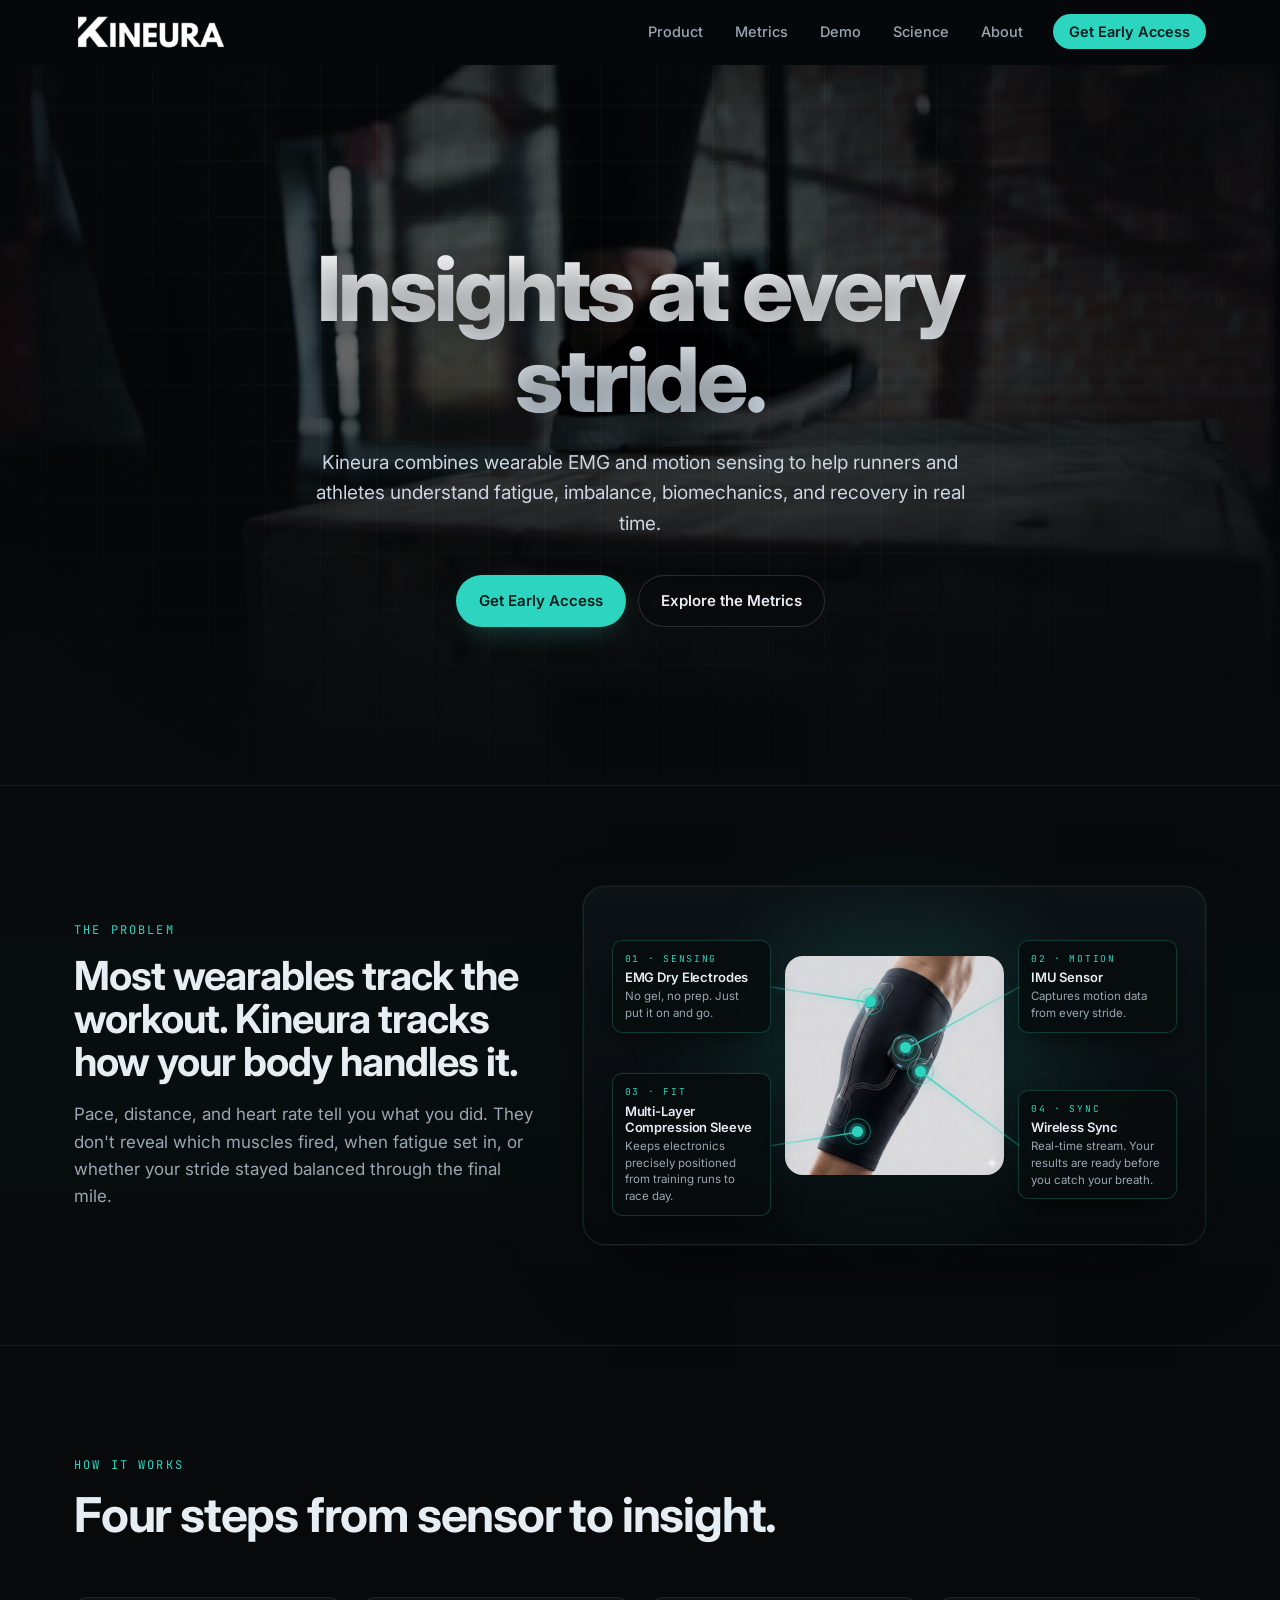
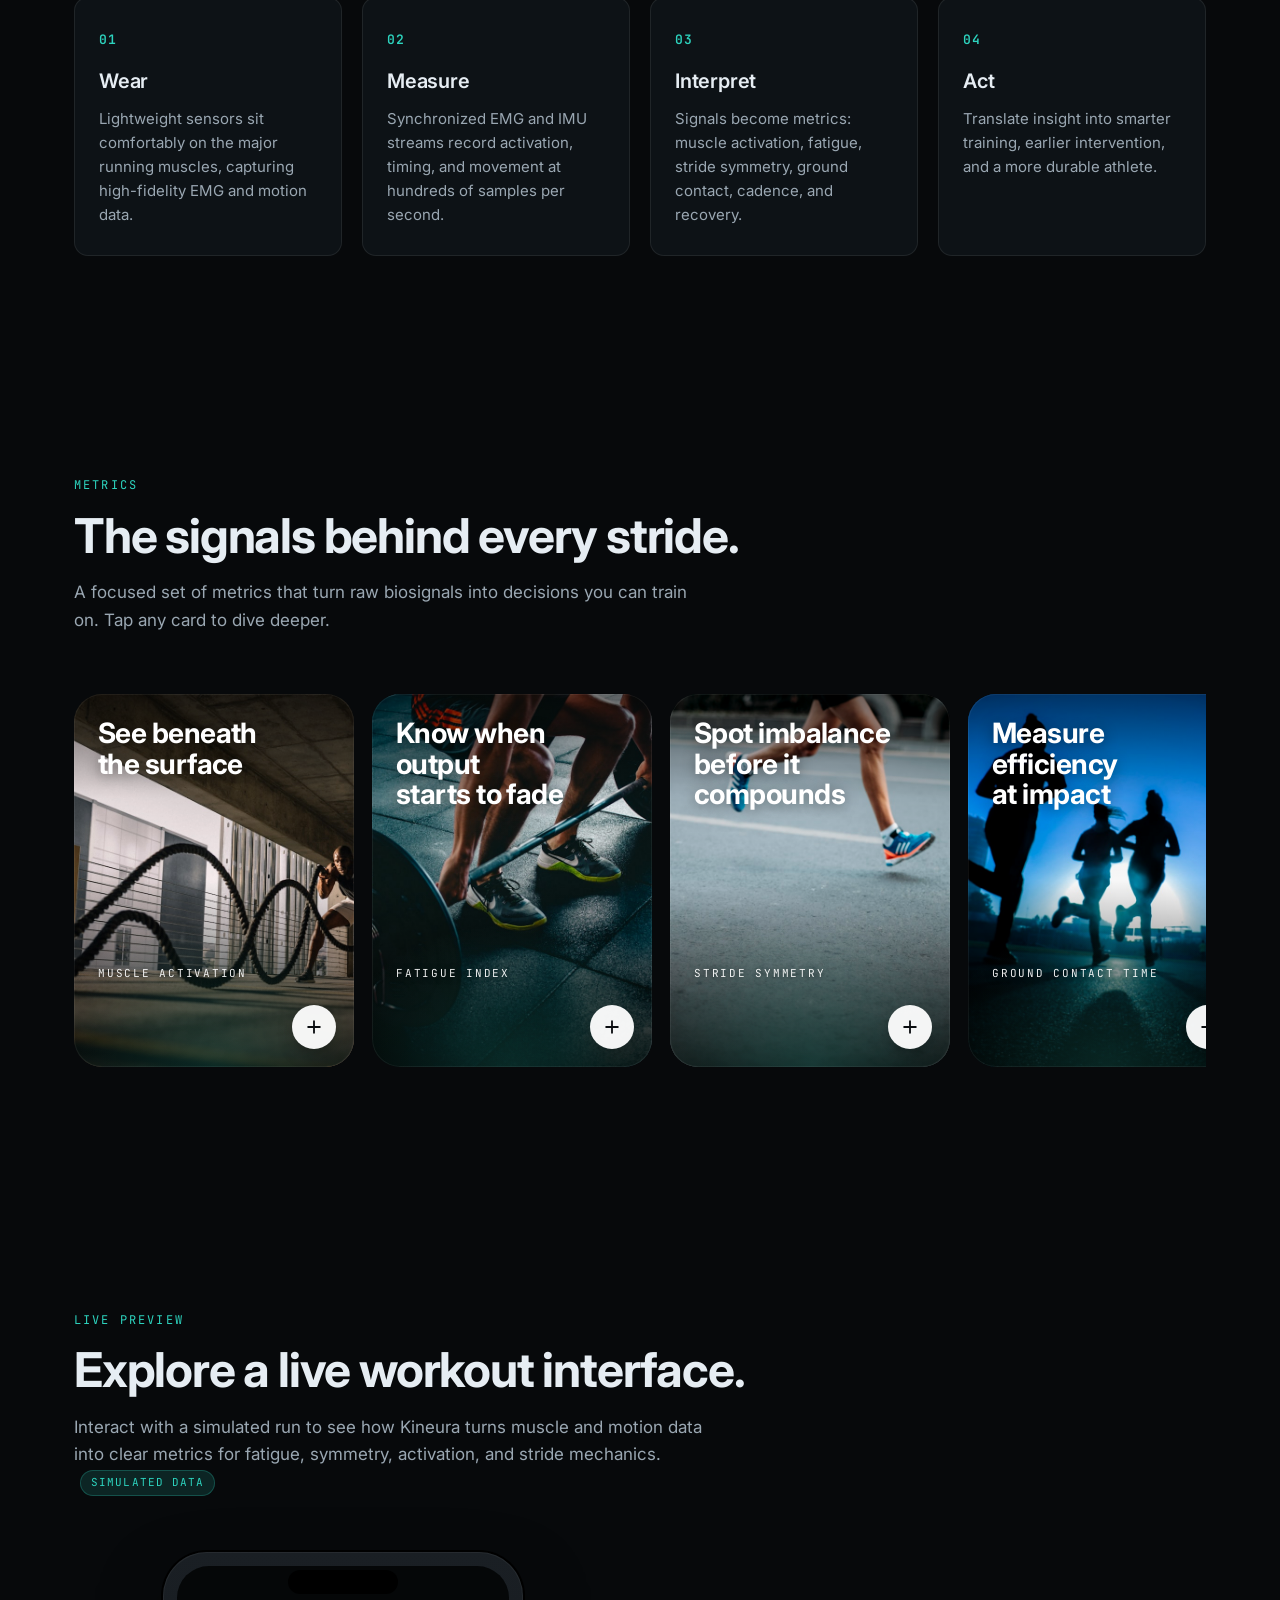
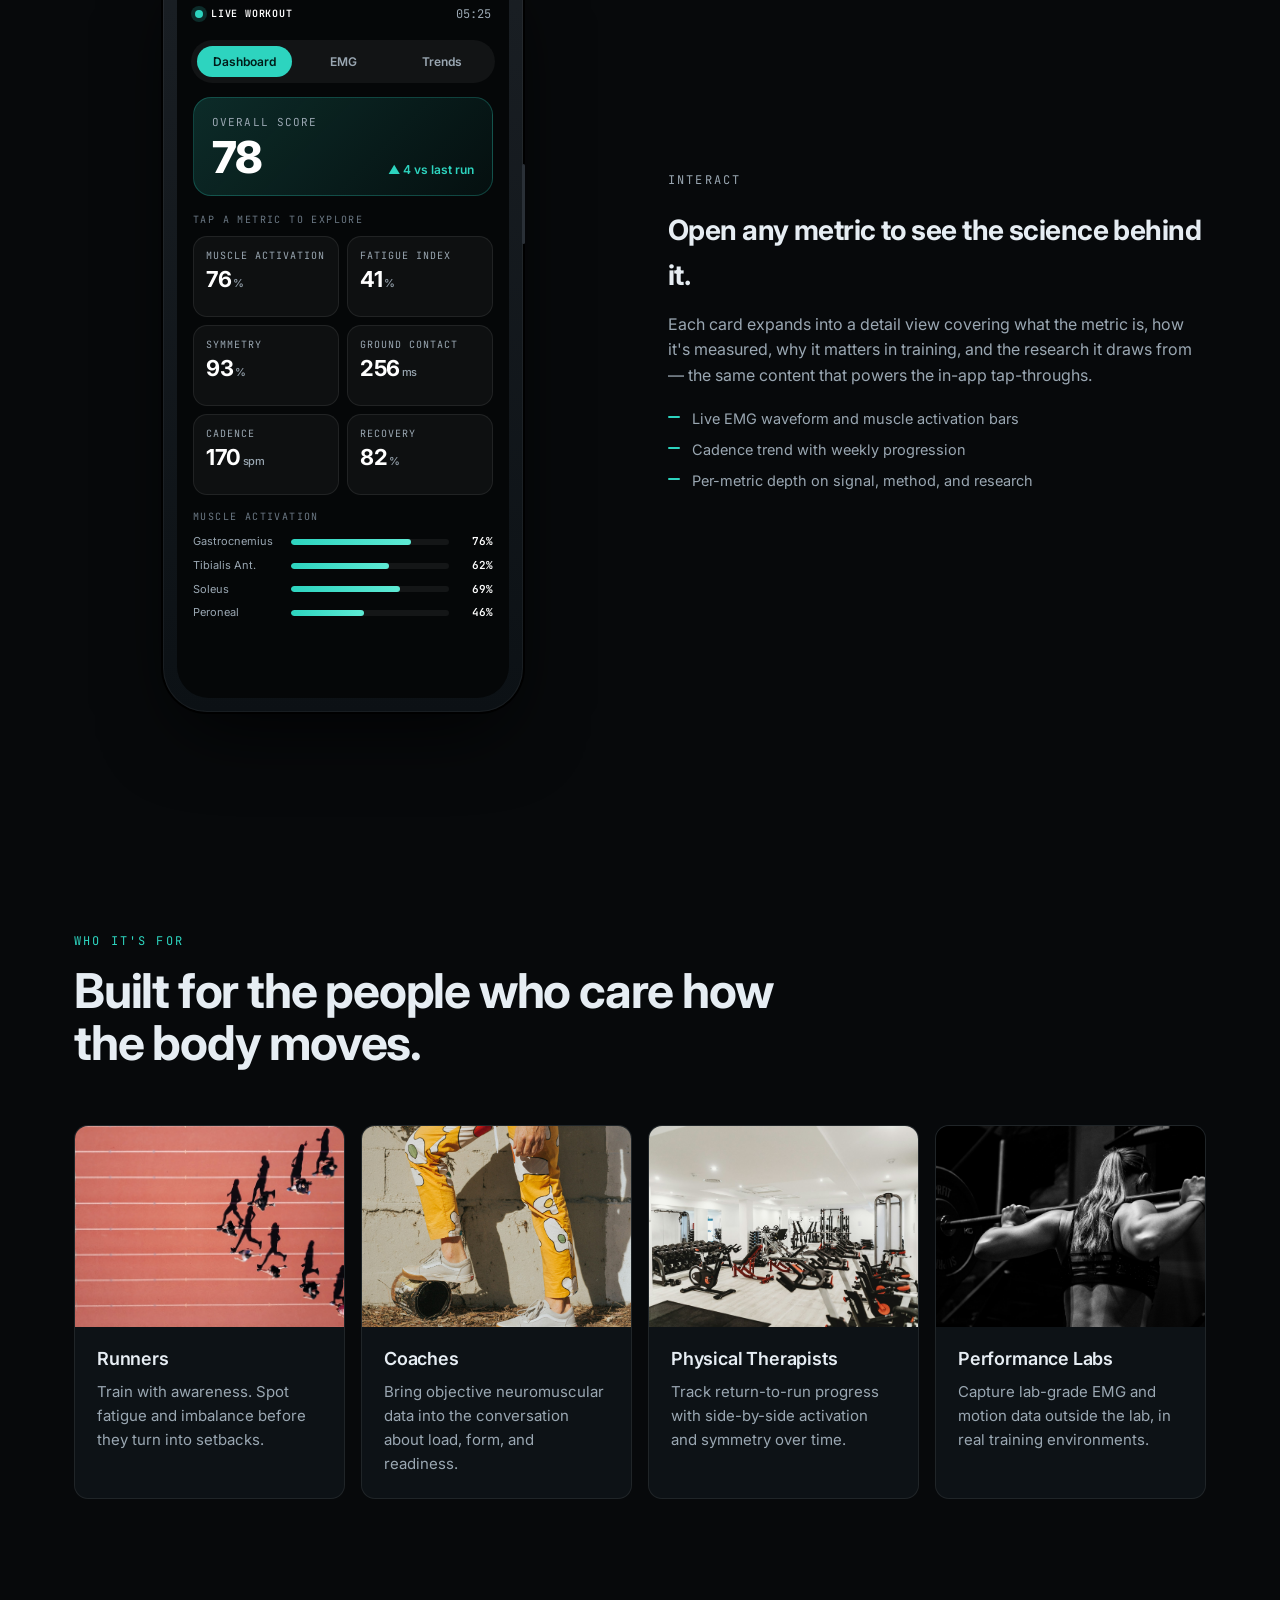
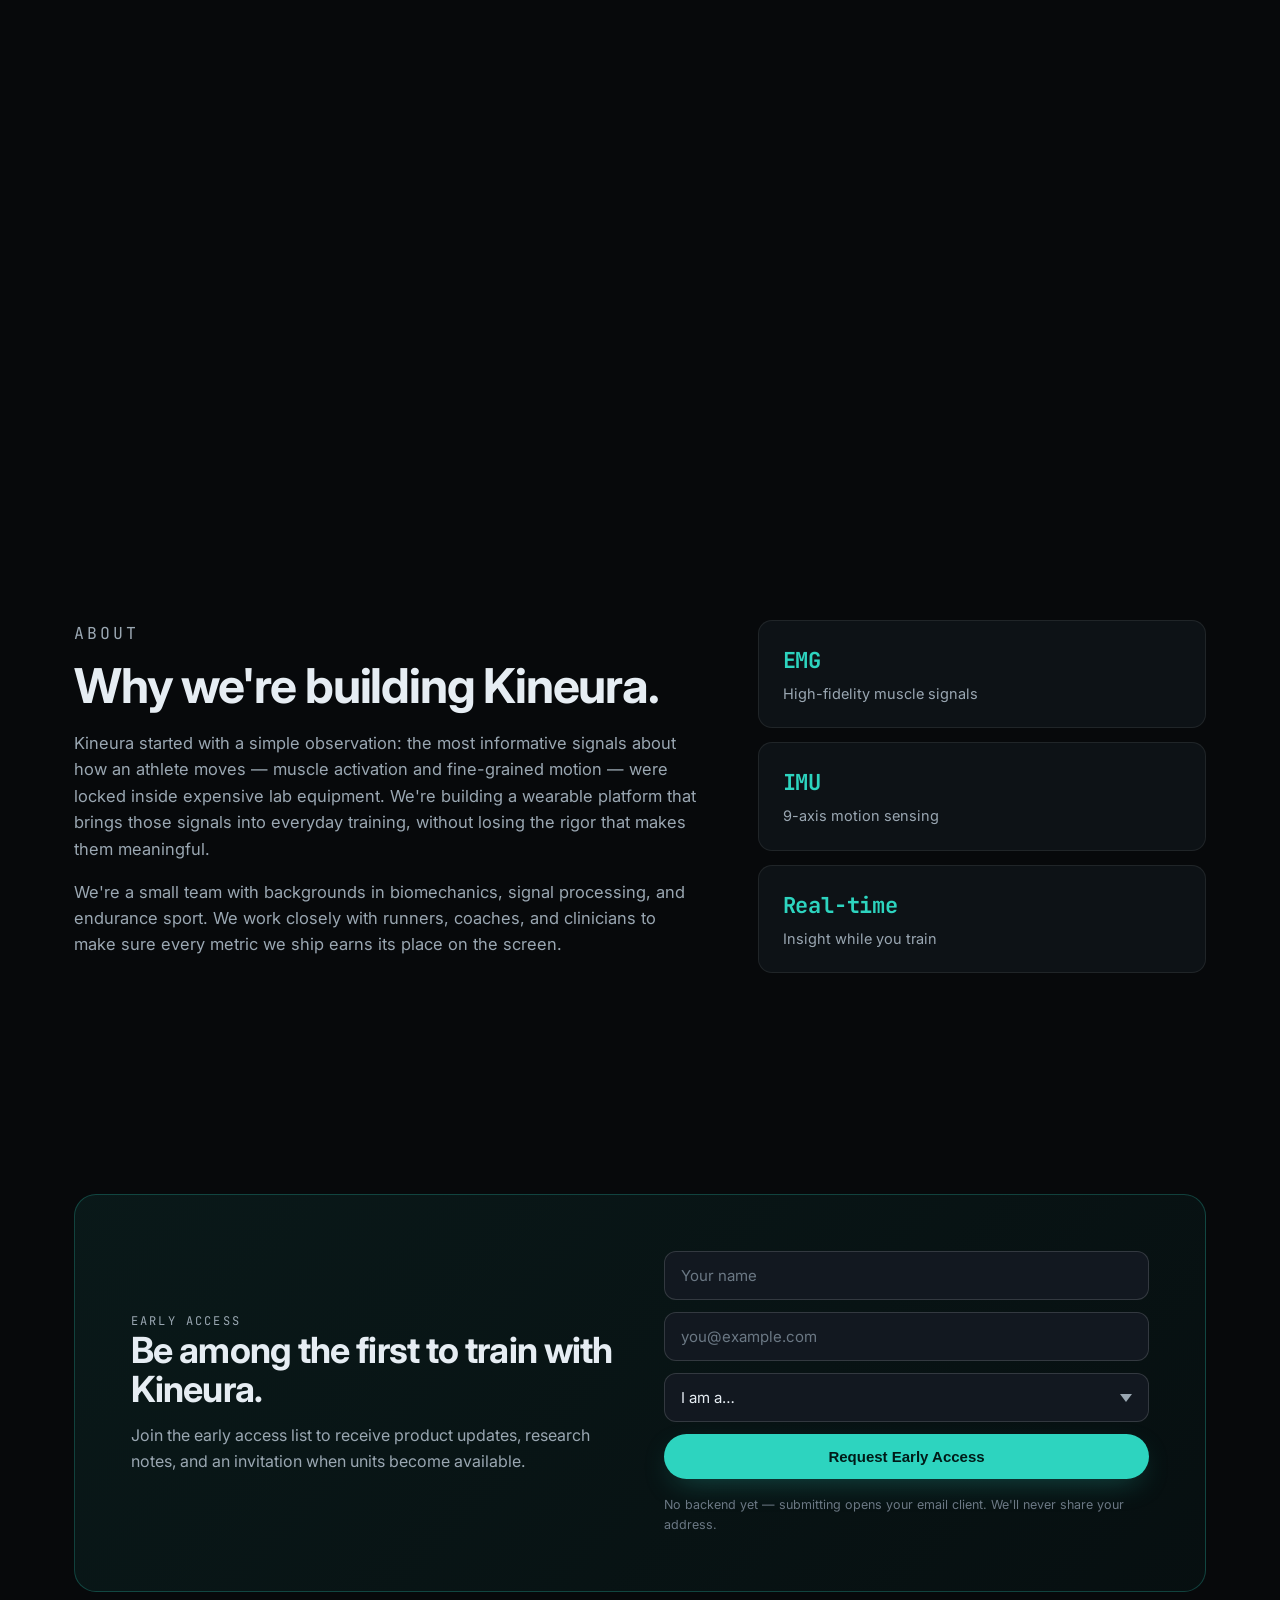
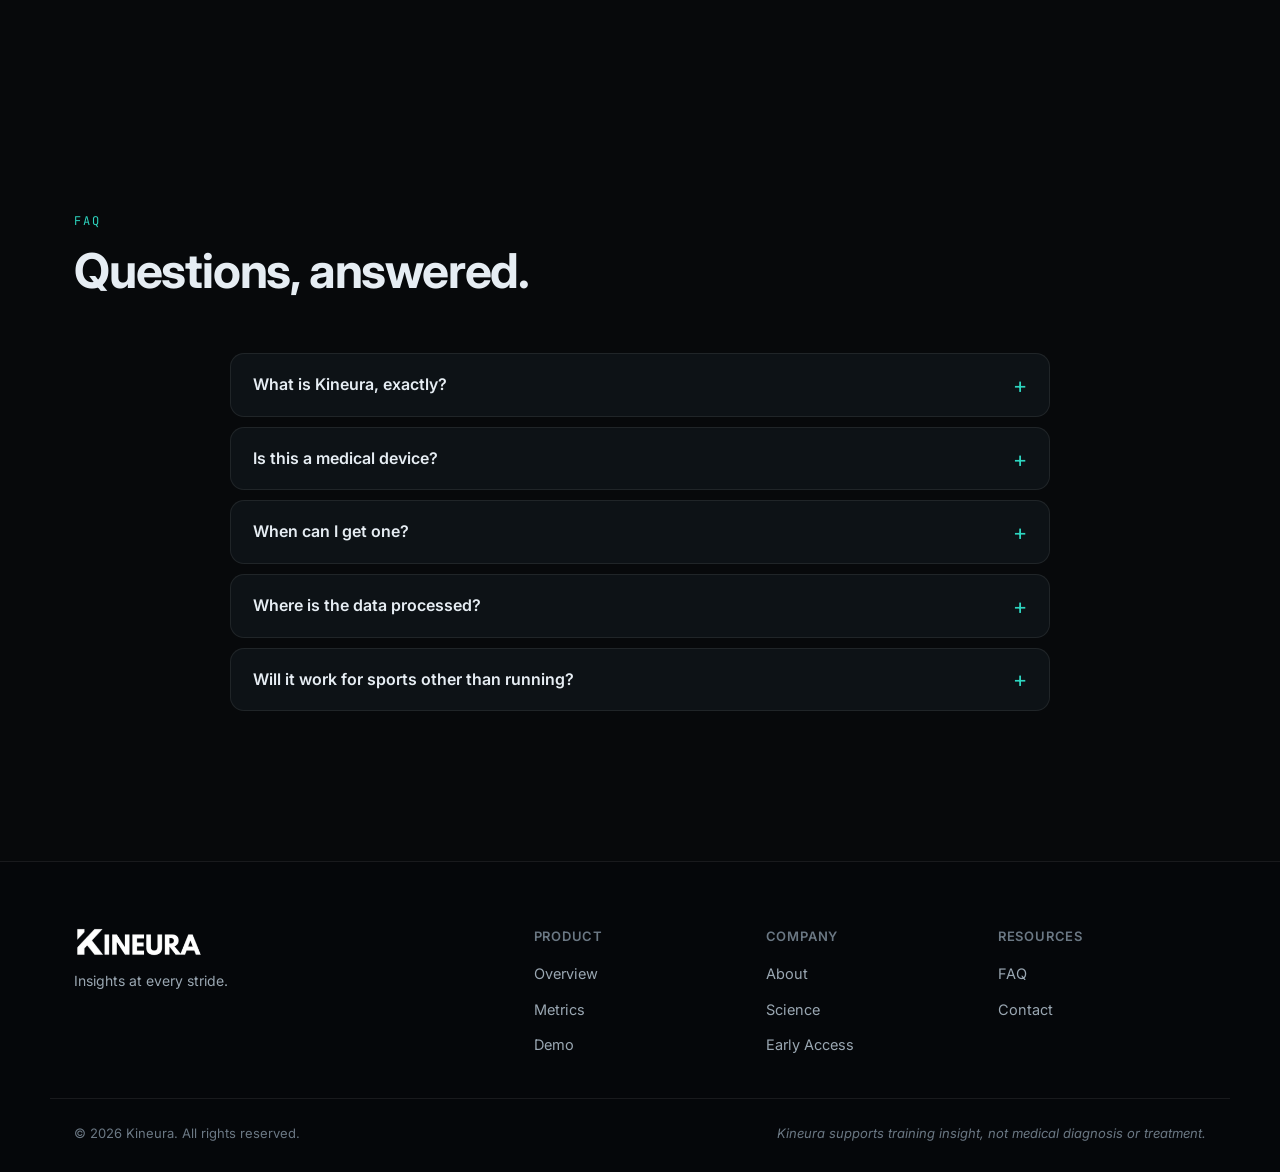
==== commit 49ca47cf: "fix(sleeve): extend connector lines from cards to feature markers - Replace flex-segment lines with " ====
--- a/index.html
+++ b/index.html
@@ -82,56 +82,75 @@
             <div class="sleeve-stage">
               <div class="sleeve-glow" aria-hidden="true"></div>
 
-              <!-- Top-left callout (EMG electrodes) -->
+              <!-- Top-left callout (EMG electrodes — points to upper electrode pad) -->
               <div class="sleeve-callout sleeve-callout--tl">
                 <div class="sleeve-callout-card">
                   <p class="sleeve-callout-eyebrow">01 · Sensing</p>
                   <h3 class="sleeve-callout-title">EMG Dry Electrodes</h3>
                   <p class="sleeve-callout-text">No gel, no prep. Just put it on and go.</p>
                 </div>
-                <span class="sleeve-callout-line" aria-hidden="true"></span>
               </div>
 
-              <!-- Top-right callout (IMU) -->
+              <!-- Top-right callout (IMU — points to central hex hub) -->
               <div class="sleeve-callout sleeve-callout--tr">
                 <div class="sleeve-callout-card">
                   <p class="sleeve-callout-eyebrow">02 · Motion</p>
                   <h3 class="sleeve-callout-title">IMU Sensor</h3>
                   <p class="sleeve-callout-text">Captures motion data from every stride.</p>
                 </div>
-                <span class="sleeve-callout-line" aria-hidden="true"></span>
               </div>
 
               <!-- Image with positioned sensor dots -->
               <div class="sleeve-image-wrap">
                 <img class="sleeve-image" src="assets/img/kineura-sleeve.jpg" alt="Kineura lower-leg biosensor sleeve worn on a calf, showing the central hub, integrated electrode pads, and signal traces" loading="lazy" />
                 <div class="sleeve-dots" aria-hidden="true">
-                  <span class="sleeve-callout-dot" style="--cx:38%; --cy:26%;"></span>
-                  <span class="sleeve-callout-dot" style="--cx:56%; --cy:44%;"></span>
-                  <span class="sleeve-callout-dot" style="--cx:28%; --cy:70%;"></span>
-                  <span class="sleeve-callout-dot" style="--cx:60%; --cy:53%;"></span>
+                  <!-- 01 EMG: upper electrode pad -->
+                  <span class="sleeve-callout-dot sleeve-dot--emg" style="--cx:39%; --cy:21%;"></span>
+                  <!-- 02 IMU: top edge of hex hub -->
+                  <span class="sleeve-callout-dot sleeve-dot--imu" style="--cx:55%; --cy:42%;"></span>
+                  <!-- 03 Compression: lower sleeve fabric body -->
+                  <span class="sleeve-callout-dot sleeve-dot--fit" style="--cx:33%; --cy:80%;"></span>
+                  <!-- 04 Wireless Sync: right side of hex hub / connected module -->
+                  <span class="sleeve-callout-dot sleeve-dot--sync" style="--cx:62%; --cy:53%;"></span>
                 </div>
               </div>
 
-              <!-- Bottom-left callout (Compression) -->
+              <!-- Bottom-left callout (Compression — points to lower sleeve fabric) -->
               <div class="sleeve-callout sleeve-callout--bl">
                 <div class="sleeve-callout-card">
                   <p class="sleeve-callout-eyebrow">03 · Fit</p>
-                  <h3 class="sleeve-callout-title">Compression Sleeve</h3>
+                  <h3 class="sleeve-callout-title">Multi-Layer Compression Sleeve</h3>
                   <p class="sleeve-callout-text">Keeps electronics precisely positioned from training runs to race day.</p>
                 </div>
-                <span class="sleeve-callout-line" aria-hidden="true"></span>
               </div>
 
-              <!-- Bottom-right callout (Wireless Sync) -->
+              <!-- Bottom-right callout (Wireless Sync — points to hub/module region) -->
               <div class="sleeve-callout sleeve-callout--br">
                 <div class="sleeve-callout-card">
                   <p class="sleeve-callout-eyebrow">04 · Sync</p>
                   <h3 class="sleeve-callout-title">Wireless Sync</h3>
                   <p class="sleeve-callout-text">Real-time stream. Your results are ready before you catch your breath.</p>
                 </div>
-                <span class="sleeve-callout-line" aria-hidden="true"></span>
               </div>
+
+              <!-- Connector line overlay — endpoint coordinates are computed in pixels by JS
+                   from card edges and dot positions, then redrawn on resize. -->
+              <svg class="sleeve-lines" aria-hidden="true">
+                <defs>
+                  <linearGradient id="sleeveLineL" x1="0" y1="0" x2="1" y2="0">
+                    <stop offset="0" stop-color="#2dd4bf" stop-opacity="0.25" />
+                    <stop offset="1" stop-color="#2dd4bf" stop-opacity="0.95" />
+                  </linearGradient>
+                  <linearGradient id="sleeveLineR" x1="1" y1="0" x2="0" y2="0">
+                    <stop offset="0" stop-color="#2dd4bf" stop-opacity="0.25" />
+                    <stop offset="1" stop-color="#2dd4bf" stop-opacity="0.95" />
+                  </linearGradient>
+                </defs>
+                <line class="sleeve-line" data-callout="tl" data-dot="emg"  stroke="url(#sleeveLineL)" />
+                <line class="sleeve-line" data-callout="tr" data-dot="imu"  stroke="url(#sleeveLineR)" />
+                <line class="sleeve-line" data-callout="bl" data-dot="fit"  stroke="url(#sleeveLineL)" />
+                <line class="sleeve-line" data-callout="br" data-dot="sync" stroke="url(#sleeveLineR)" />
+              </svg>
             </div>
 
             <!-- Mobile/fallback list: shown when callouts can't sit cleanly over the image -->
--- a/styles.css
+++ b/styles.css
@@ -400,23 +400,23 @@
   100% { transform: scale(1.7); opacity: 0; }
 }
 
-/* Each callout is a grid cell with a card and a connector line.
-   The line emerges from the card's inner edge and stretches toward the image. */
+/* Each callout is a grid cell holding only a card; connector lines are drawn
+   in the .sleeve-lines SVG overlay so they can extend all the way to the dot. */
 .sleeve-callout {
   position: relative;
   display: flex;
   align-items: center;
-  gap: 8px;
   z-index: 2;
 }
-.sleeve-callout--tl { grid-column: 1; grid-row: 1; }
-.sleeve-callout--bl { grid-column: 1; grid-row: 2; }
-.sleeve-callout--tr { grid-column: 3; grid-row: 1; flex-direction: row-reverse; }
-.sleeve-callout--br { grid-column: 3; grid-row: 2; flex-direction: row-reverse; }
+.sleeve-callout--tl { grid-column: 1; grid-row: 1; justify-content: flex-start; }
+.sleeve-callout--bl { grid-column: 1; grid-row: 2; justify-content: flex-start; }
+.sleeve-callout--tr { grid-column: 3; grid-row: 1; justify-content: flex-end; }
+.sleeve-callout--br { grid-column: 3; grid-row: 2; justify-content: flex-end; }
 
 .sleeve-callout-card {
-  flex: 1 1 auto;
+  flex: 0 1 auto;
   min-width: 0;
+  width: 100%;
   padding: 10px 12px;
   background: rgba(8, 12, 14, 0.85);
   backdrop-filter: blur(12px);
@@ -451,33 +451,28 @@
   margin: 0;
 }
 
-/* Connector line — points horizontally from card inner edge toward image. */
-.sleeve-callout-line {
-  flex: 0 0 16px;
-  height: 1px;
-  background: linear-gradient(90deg, rgba(45,212,191,0.95), rgba(45,212,191,0.2));
-  position: relative;
-}
-.sleeve-callout-line::after {
-  content: "";
-  position: absolute;
-  right: -2px;
-  top: -2px;
-  width: 4px;
-  height: 4px;
-  border-radius: 50%;
-  background: var(--accent);
-  box-shadow: 0 0 8px rgba(45,212,191,0.7);
-}
-.sleeve-callout--tr .sleeve-callout-line,
-.sleeve-callout--br .sleeve-callout-line {
-  background: linear-gradient(270deg, rgba(45,212,191,0.95), rgba(45,212,191,0.2));
-}
-.sleeve-callout--tr .sleeve-callout-line::after,
-.sleeve-callout--br .sleeve-callout-line::after {
-  right: auto;
-  left: -2px;
-}
+/* SVG connector overlay — sits above the image, below the cards.
+   JS sets x1/y1/x2/y2 in pixel space, matching the actual DOM rects of
+   each card's inner edge and each dot's center. */
+.sleeve-lines {
+  position: absolute;
+  inset: 0;
+  width: 100%;
+  height: 100%;
+  pointer-events: none;
+  z-index: 2;
+  overflow: visible;
+}
+.sleeve-line {
+  stroke-width: 1.5;
+  stroke-linecap: round;
+  fill: none;
+  vector-effect: non-scaling-stroke;
+  opacity: 0;
+  transition: opacity 220ms ease;
+  filter: drop-shadow(0 0 5px rgba(45,212,191,0.6));
+}
+.sleeve-lines.is-ready .sleeve-line { opacity: 1; }
 
 /* Fallback feature list (mobile / narrow) */
 .sleeve-feature-list {
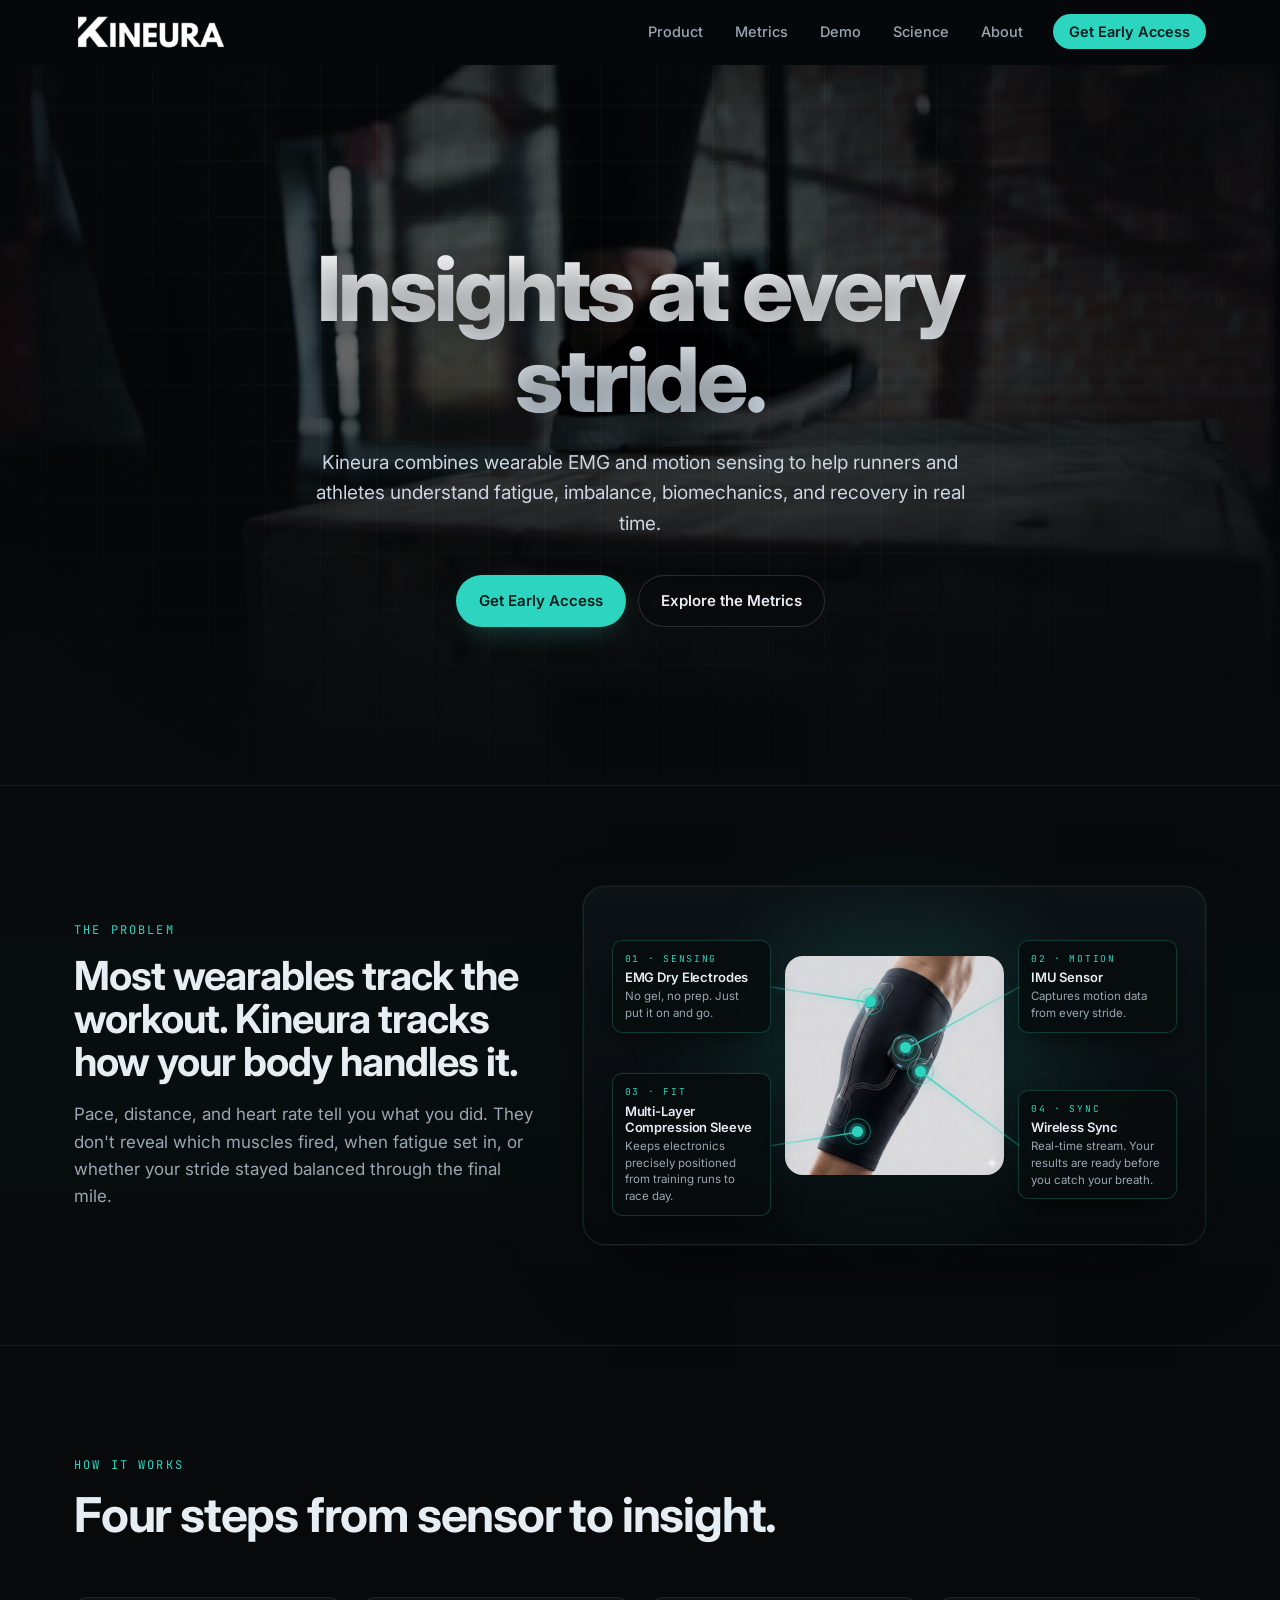
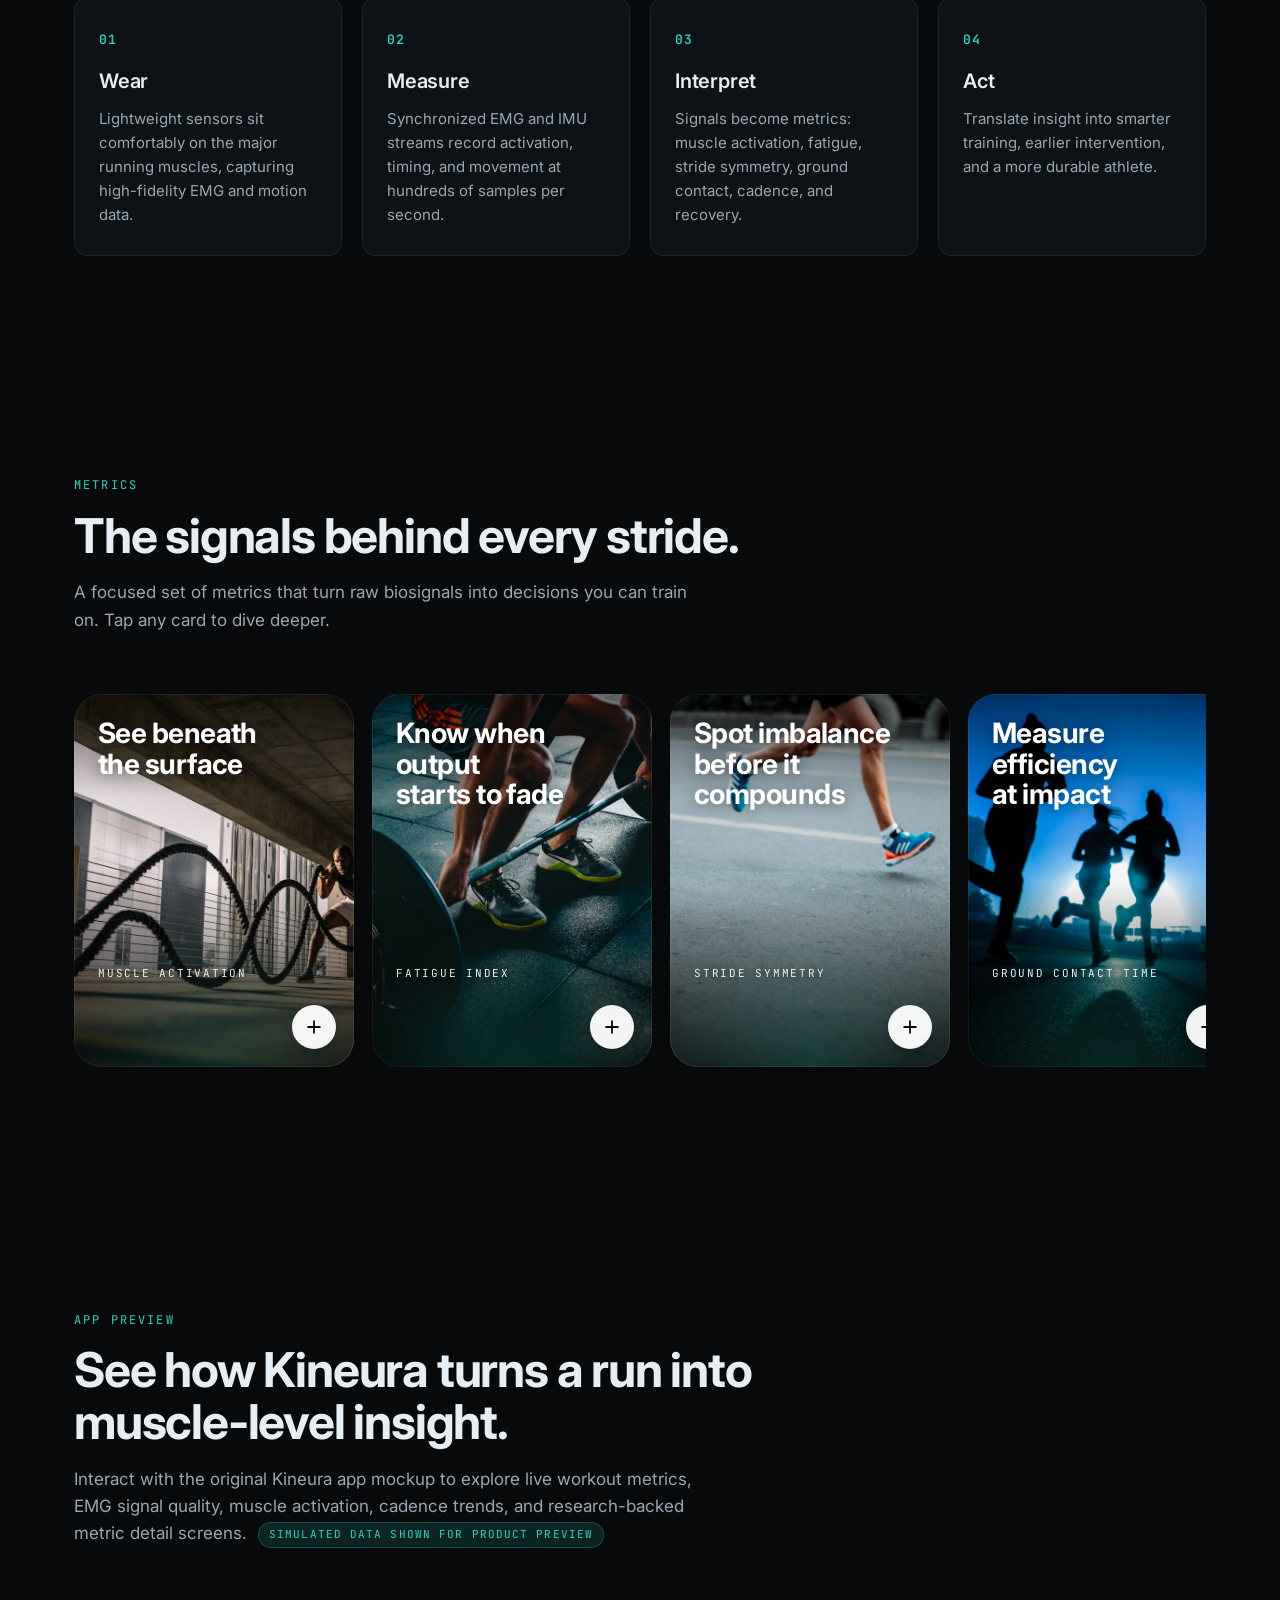
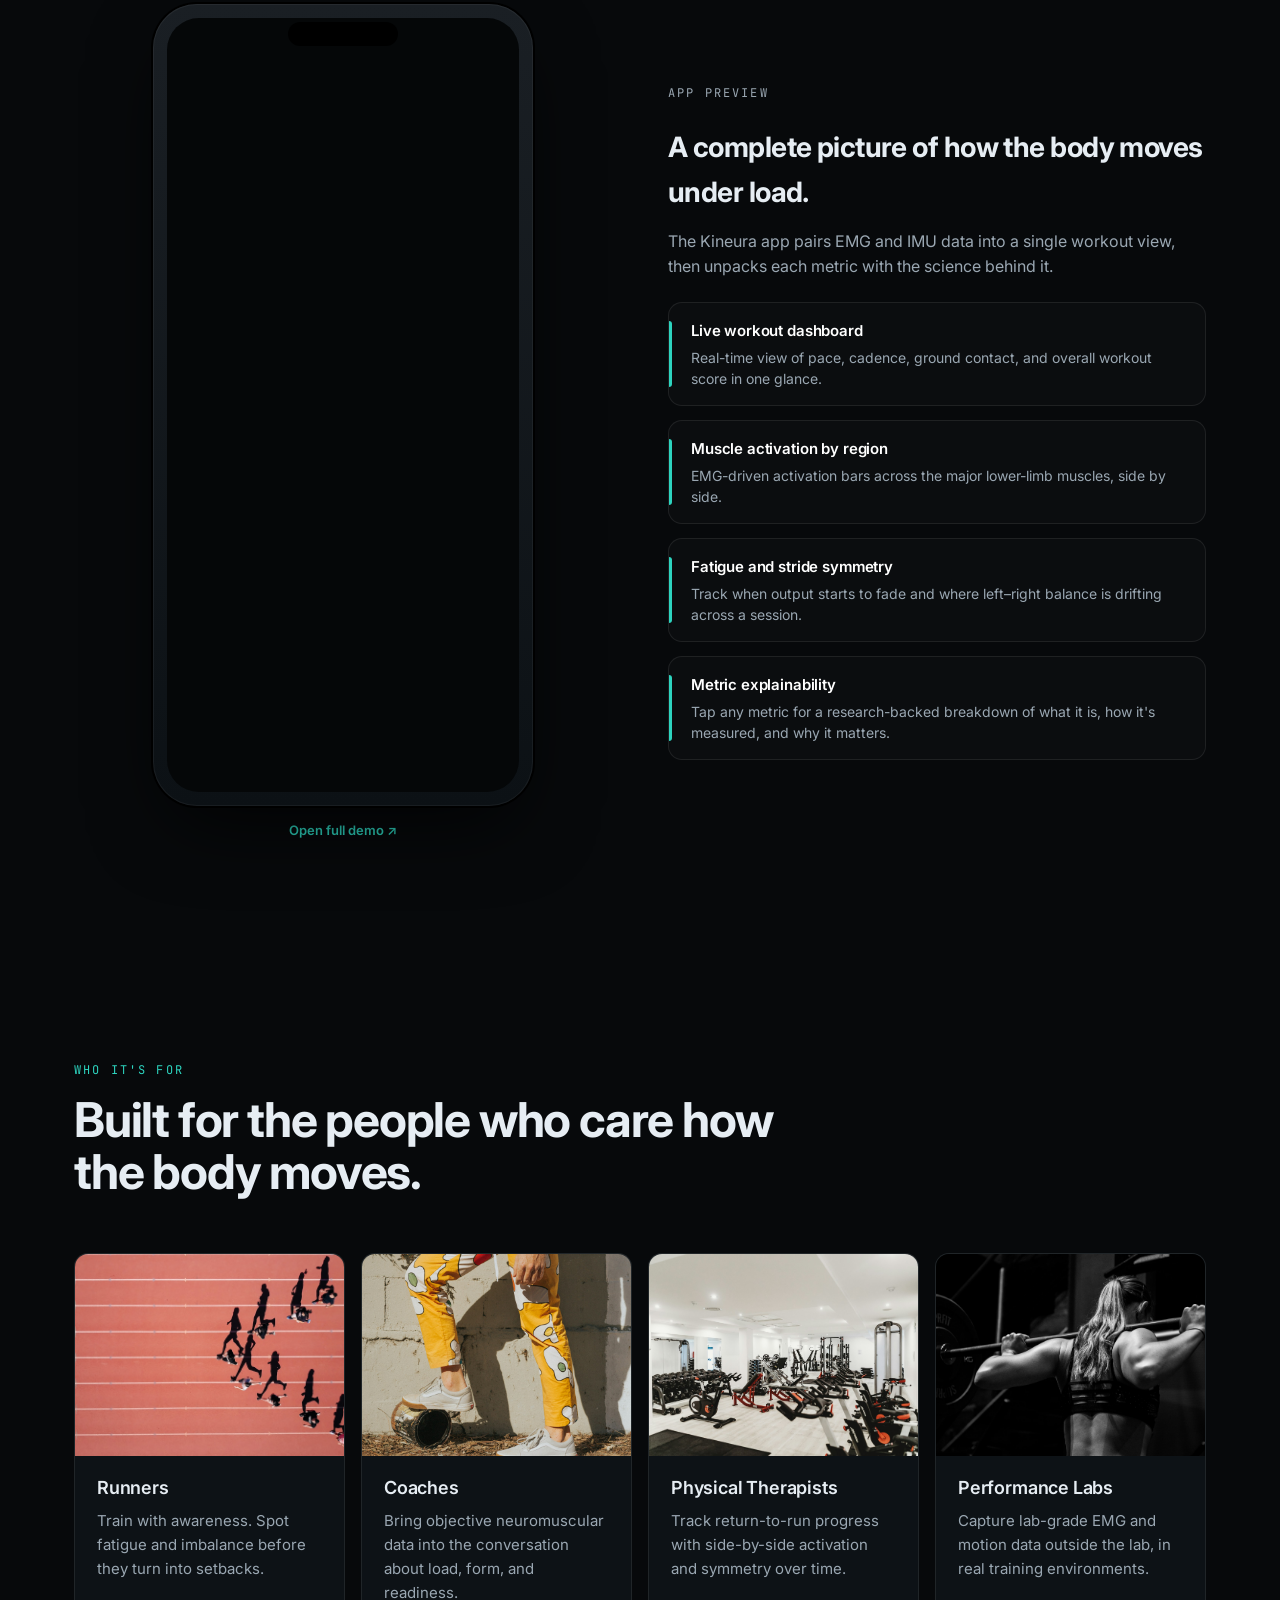
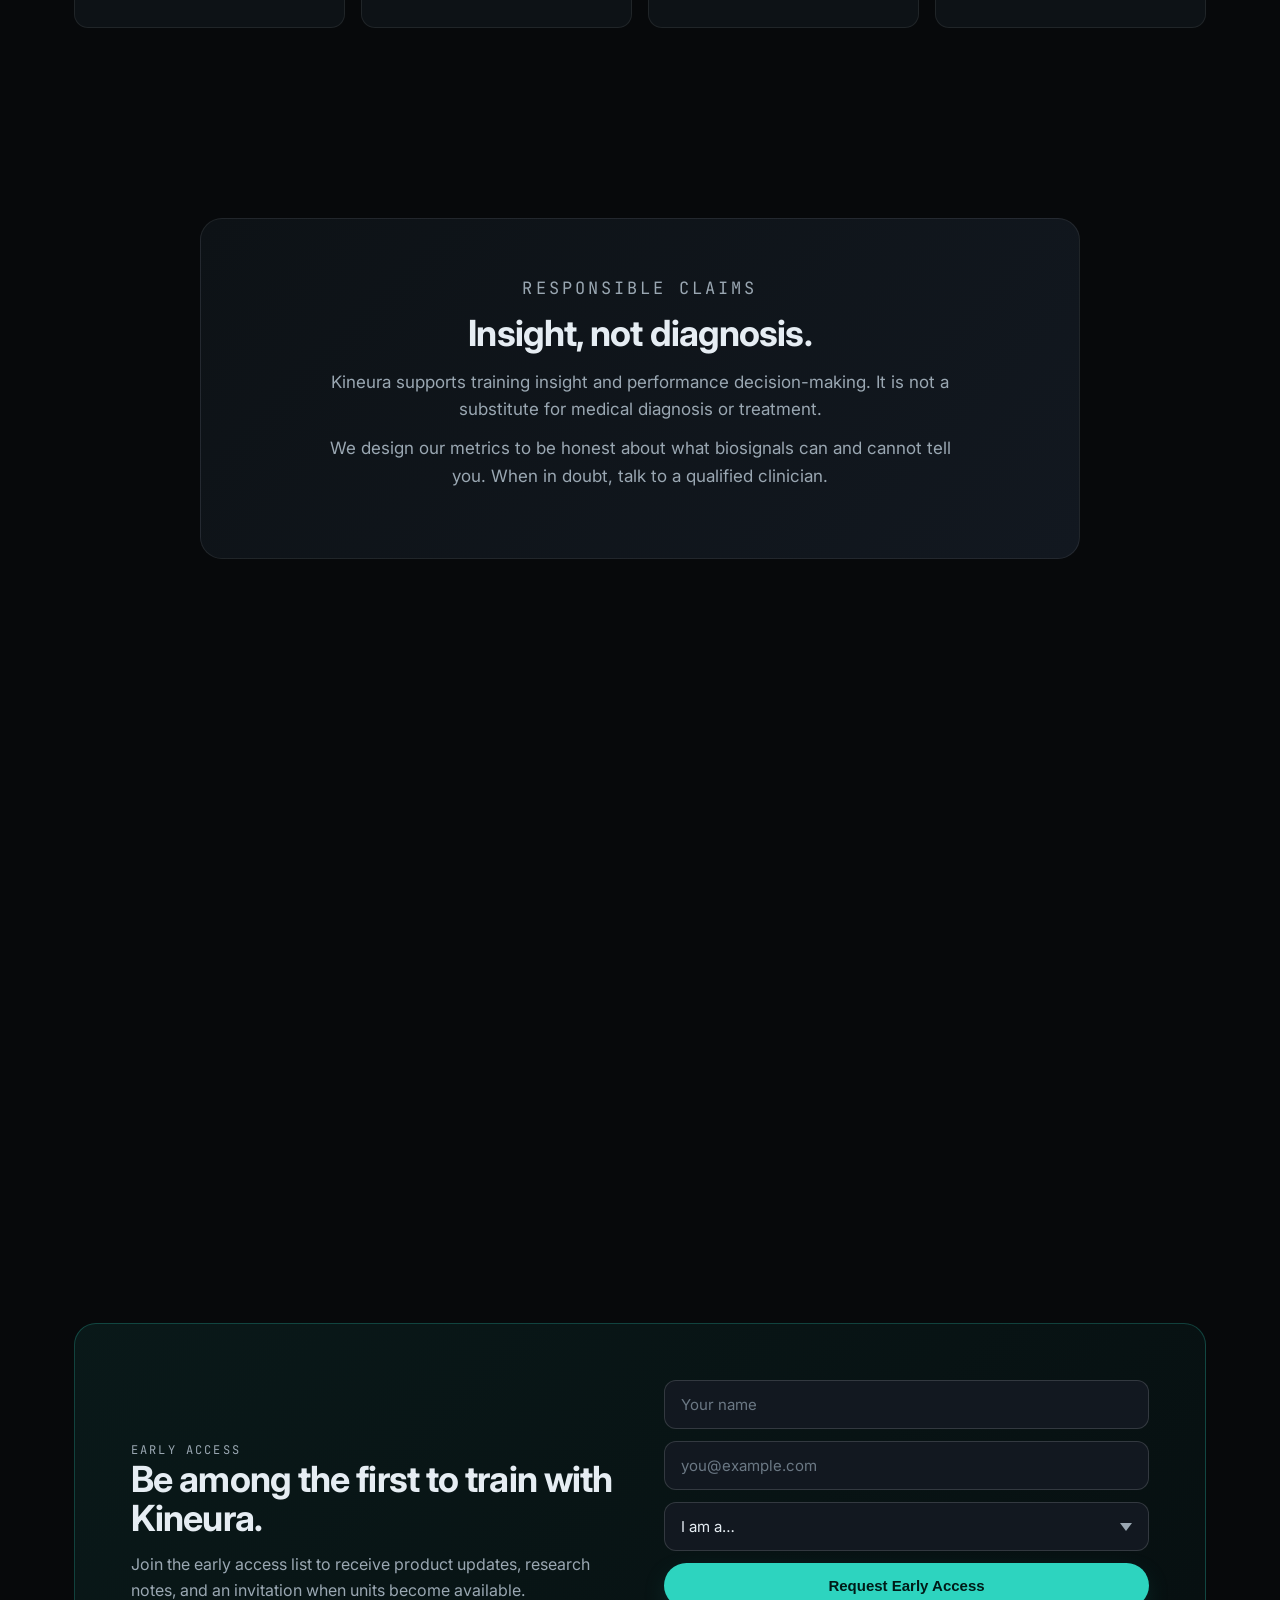
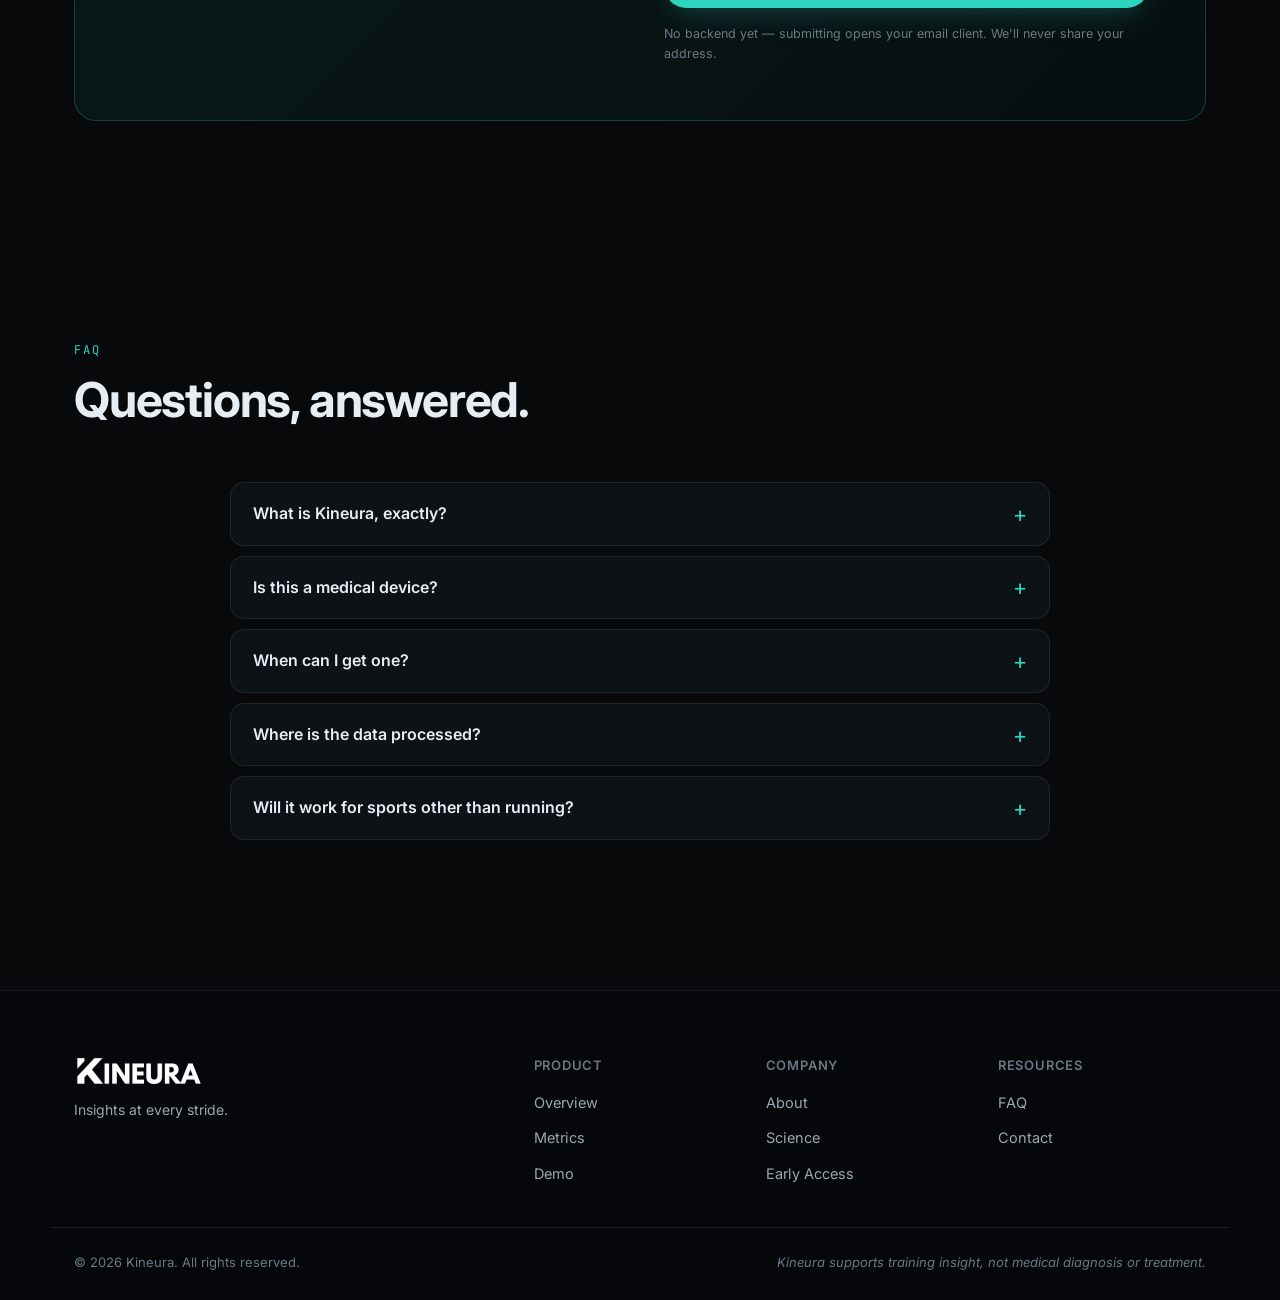
==== commit 877d7214: "Restore original Kineura mockup via iframe; refresh demo feature copy Replace the native phone simul" ====
--- a/index.html
+++ b/index.html
@@ -294,178 +294,49 @@
     <section class="section demo" id="demo">
       <div class="container">
         <div class="section-head">
-          <p class="kicker">Live preview</p>
-          <h2>Explore a live workout interface.</h2>
-          <p class="lede">Interact with a simulated run to see how Kineura turns muscle and motion data into clear metrics for fatigue, symmetry, activation, and stride mechanics. <span class="badge">Simulated data</span></p>
+          <p class="kicker">App preview</p>
+          <h2>See how Kineura turns a run into muscle-level insight.</h2>
+          <p class="lede">Interact with the original Kineura app mockup to explore live workout metrics, EMG signal quality, muscle activation, cadence trends, and research-backed metric detail screens. <span class="badge">Simulated data shown for product preview</span></p>
         </div>
 
         <div class="demo-wrap">
-          <div class="phone" id="kineuraPhone" aria-label="Kineura mobile app simulation">
-            <div class="phone-notch" aria-hidden="true"></div>
-            <div class="phone-screen">
-              <!-- App header -->
-              <header class="app-header">
-                <div class="app-header-left">
-                  <span class="app-status-dot"></span>
-                  <span class="app-status-label">Live Workout</span>
-                </div>
-                <div class="app-header-right">
-                  <span class="app-time" id="appTime">12:47</span>
-                </div>
-              </header>
-
-              <!-- Tabs -->
-              <nav class="app-tabs" role="tablist" aria-label="Dashboard sections">
-                <button class="app-tab active" role="tab" aria-selected="true" data-tab="dash">Dashboard</button>
-                <button class="app-tab" role="tab" aria-selected="false" data-tab="emg">EMG</button>
-                <button class="app-tab" role="tab" aria-selected="false" data-tab="trends">Trends</button>
-              </nav>
-
-              <!-- Dashboard view -->
-              <section class="app-view active" id="view-dash" role="tabpanel">
-                <div class="app-hero-stat">
-                  <span class="app-hero-label">Overall Score</span>
-                  <span class="app-hero-value" id="overallScore">78</span>
-                  <span class="app-hero-trend">▲ 4 vs last run</span>
-                </div>
-
-                <p class="app-section-label">Tap a metric to explore</p>
-                <div class="app-metric-grid" id="appMetricGrid">
-                  <button class="app-mini-card" data-metric="muscle">
-                    <span class="app-mini-label">Muscle Activation</span>
-                    <span class="app-mini-value">76<small>%</small></span>
-                    <span class="app-mini-spark"><i style="--w:76%"></i></span>
-                  </button>
-                  <button class="app-mini-card" data-metric="fatigue">
-                    <span class="app-mini-label">Fatigue Index</span>
-                    <span class="app-mini-value">41<small>%</small></span>
-                    <span class="app-mini-spark"><i style="--w:41%"></i></span>
-                  </button>
-                  <button class="app-mini-card" data-metric="symmetry">
-                    <span class="app-mini-label">Symmetry</span>
-                    <span class="app-mini-value">93<small>%</small></span>
-                    <span class="app-mini-spark"><i style="--w:93%"></i></span>
-                  </button>
-                  <button class="app-mini-card" data-metric="gct">
-                    <span class="app-mini-label">Ground Contact</span>
-                    <span class="app-mini-value">256<small>ms</small></span>
-                    <span class="app-mini-spark"><i style="--w:64%"></i></span>
-                  </button>
-                  <button class="app-mini-card" data-metric="cadence">
-                    <span class="app-mini-label">Cadence</span>
-                    <span class="app-mini-value">170<small>spm</small></span>
-                    <span class="app-mini-spark"><i style="--w:85%"></i></span>
-                  </button>
-                  <button class="app-mini-card" data-metric="recovery">
-                    <span class="app-mini-label">Recovery</span>
-                    <span class="app-mini-value">82<small>%</small></span>
-                    <span class="app-mini-spark"><i style="--w:82%"></i></span>
-                  </button>
-                </div>
-
-                <p class="app-section-label">Muscle activation</p>
-                <ul class="app-muscle-list" id="appMuscleList">
-                  <li><span>Gastrocnemius</span><span class="app-bar"><i style="--w:76%"></i></span><span class="app-pct">76%</span></li>
-                  <li><span>Tibialis Ant.</span><span class="app-bar"><i style="--w:62%"></i></span><span class="app-pct">62%</span></li>
-                  <li><span>Soleus</span><span class="app-bar"><i style="--w:69%"></i></span><span class="app-pct">69%</span></li>
-                  <li><span>Peroneal</span><span class="app-bar"><i style="--w:46%"></i></span><span class="app-pct">46%</span></li>
-                </ul>
-              </section>
-
-              <!-- EMG view -->
-              <section class="app-view" id="view-emg" role="tabpanel" hidden>
-                <p class="app-section-label">Live EMG</p>
-                <div class="app-emg">
-                  <svg id="emgSvg" viewBox="0 0 320 140" preserveAspectRatio="none" aria-hidden="true">
-                    <defs>
-                      <linearGradient id="emgFill" x1="0" x2="0" y1="0" y2="1">
-                        <stop offset="0%" stop-color="rgba(45,212,191,0.35)"/>
-                        <stop offset="100%" stop-color="rgba(45,212,191,0)"/>
-                      </linearGradient>
-                    </defs>
-                    <path id="emgArea" fill="url(#emgFill)"></path>
-                    <path id="emgLine" stroke="#2dd4bf" stroke-width="1.6" fill="none" stroke-linecap="round" stroke-linejoin="round"></path>
-                  </svg>
-                  <div class="app-emg-meta">
-                    <div><span class="app-mini-label">RMS</span><span class="app-mini-value" id="emgRms">0.42</span></div>
-                    <div><span class="app-mini-label">Median Hz</span><span class="app-mini-value" id="emgHz">94</span></div>
-                  </div>
-                </div>
-                <p class="app-section-label">Cadence trend</p>
-                <div class="app-trend">
-                  <svg viewBox="0 0 320 80" preserveAspectRatio="none" aria-hidden="true">
-                    <polyline points="0,55 30,52 60,48 90,46 120,44 150,42 180,40 210,38 240,36 270,34 300,32 320,30"
-                              fill="none" stroke="#5eead4" stroke-width="1.8" stroke-linecap="round"/>
-                    <g fill="#5eead4">
-                      <circle cx="320" cy="30" r="3"/>
-                    </g>
-                  </svg>
-                  <p class="app-caption">170 spm · climbing across the run</p>
-                </div>
-              </section>
-
-              <!-- Trends view -->
-              <section class="app-view" id="view-trends" role="tabpanel" hidden>
-                <p class="app-section-label">This run vs. last run</p>
-                <div class="app-compare">
-                  <div class="app-compare-row"><span>Cadence</span><span class="up">170 ▲ 4</span></div>
-                  <div class="app-compare-row"><span>Symmetry</span><span class="up">93% ▲ 1</span></div>
-                  <div class="app-compare-row"><span>Fatigue end</span><span class="down">41% ▼ 6</span></div>
-                  <div class="app-compare-row"><span>GCT</span><span class="up">256ms ▼ 4</span></div>
-                </div>
-                <p class="app-section-label">Weekly progression</p>
-                <div class="app-trend">
-                  <svg viewBox="0 0 320 90" preserveAspectRatio="none" aria-hidden="true">
-                    <polyline points="0,70 53,62 106,55 160,48 213,40 266,32 320,24"
-                              fill="none" stroke="#2dd4bf" stroke-width="2" stroke-linecap="round"/>
-                  </svg>
-                  <p class="app-caption">Overall score climbing 6 weeks running</p>
-                </div>
-              </section>
-
-              <!-- Detail (slides in) -->
-              <section class="app-detail" id="appDetail" hidden aria-live="polite">
-                <header class="app-detail-head">
-                  <button class="app-back" type="button" aria-label="Back">
-                    <svg viewBox="0 0 24 24" aria-hidden="true"><path d="M15 6l-6 6 6 6" stroke="currentColor" stroke-width="2" fill="none" stroke-linecap="round" stroke-linejoin="round"/></svg>
-                    Back
-                  </button>
-                  <span class="app-detail-eyebrow">Metric Details</span>
-                </header>
-                <h3 class="app-detail-title" id="appDetailTitle">—</h3>
-                <div class="app-detail-meter">
-                  <span class="app-detail-value" id="appDetailValue">—</span>
-                  <span class="app-detail-bar"><i id="appDetailFill" style="--w:0%"></i></span>
-                </div>
-                <div class="app-detail-section">
-                  <h4>What is it?</h4>
-                  <p id="appDetailWhat">—</p>
-                </div>
-                <div class="app-detail-section">
-                  <h4>How is it measured?</h4>
-                  <p id="appDetailHow">—</p>
-                </div>
-                <div class="app-detail-section">
-                  <h4>Why it matters</h4>
-                  <p id="appDetailWhy">—</p>
-                </div>
-                <div class="app-detail-section app-detail-research">
-                  <h4>Research validation</h4>
-                  <p id="appDetailResearch">—</p>
-                </div>
-              </section>
+          <div class="demo-frame" aria-label="Kineura app mockup">
+            <div class="demo-frame-bezel">
+              <div class="demo-frame-notch" aria-hidden="true"></div>
+              <iframe
+                class="demo-frame-iframe"
+                src="https://pjlim21.github.io/kineura_mockup/"
+                title="Kineura app mockup"
+                loading="lazy"
+                referrerpolicy="no-referrer-when-downgrade"
+                allow="accelerometer; gyroscope; clipboard-read; clipboard-write"></iframe>
             </div>
-            <div class="phone-button" aria-hidden="true"></div>
+            <p class="demo-frame-fallback">
+              <a href="https://pjlim21.github.io/kineura_mockup/" target="_blank" rel="noopener noreferrer">Open full demo ↗</a>
+            </p>
           </div>
 
           <aside class="demo-side">
-            <p class="kicker">Interact</p>
-            <h3>Open any metric to see the science behind it.</h3>
-            <p>Each card expands into a detail view covering what the metric is, how it's measured, why it matters in training, and the research it draws from — the same content that powers the in-app tap-throughs.</p>
-            <ul class="demo-bullets">
-              <li>Live EMG waveform and muscle activation bars</li>
-              <li>Cadence trend with weekly progression</li>
-              <li>Per-metric depth on signal, method, and research</li>
+            <p class="kicker">App preview</p>
+            <h3>A complete picture of how the body moves under load.</h3>
+            <p>The Kineura app pairs EMG and IMU data into a single workout view, then unpacks each metric with the science behind it.</p>
+            <ul class="demo-feature-list">
+              <li>
+                <h4>Live workout dashboard</h4>
+                <p>Real-time view of pace, cadence, ground contact, and overall workout score in one glance.</p>
+              </li>
+              <li>
+                <h4>Muscle activation by region</h4>
+                <p>EMG-driven activation bars across the major lower-limb muscles, side by side.</p>
+              </li>
+              <li>
+                <h4>Fatigue and stride symmetry</h4>
+                <p>Track when output starts to fade and where left–right balance is drifting across a session.</p>
+              </li>
+              <li>
+                <h4>Metric explainability</h4>
+                <p>Tap any metric for a research-backed breakdown of what it is, how it's measured, and why it matters.</p>
+              </li>
             </ul>
           </aside>
         </div>
--- a/styles.css
+++ b/styles.css
@@ -686,19 +686,22 @@
   outline-offset: 4px;
 }
 
-/* Demo — native phone */
+/* Demo — original mockup iframe */
 .demo-wrap {
   display: grid;
   grid-template-columns: minmax(0, 1fr) minmax(0, 1fr);
   gap: 56px;
   align-items: center;
 }
-.phone {
+.demo-frame {
+  margin: 0 auto;
+  width: 100%;
+  max-width: 380px;
+}
+.demo-frame-bezel {
   position: relative;
-  width: 360px;
-  max-width: 100%;
+  width: 100%;
   aspect-ratio: 9 / 19;
-  margin: 0 auto;
   background: linear-gradient(180deg, #1a1f24 0%, #0c1115 100%);
   border-radius: 44px;
   padding: 14px;
@@ -707,7 +710,7 @@
     0 30px 80px -20px rgba(0,0,0,0.85),
     inset 0 0 0 1px rgba(255,255,255,0.05);
 }
-.phone-notch {
+.demo-frame-notch {
   position: absolute;
   top: 18px;
   left: 50%;
@@ -717,300 +720,29 @@
   background: #000;
   border-radius: 999px;
   z-index: 5;
-}
-.phone-button {
-  position: absolute;
-  right: -2px;
-  top: 28%;
-  width: 3px;
-  height: 80px;
-  background: #2a3037;
-  border-radius: 2px;
-}
-.phone-screen {
-  position: relative;
-  width: 100%; height: 100%;
+  pointer-events: none;
+}
+.demo-frame-iframe {
+  width: 100%;
+  height: 100%;
+  border: 0;
   border-radius: 32px;
   background: #050708;
-  overflow: hidden;
-  display: flex;
-  flex-direction: column;
-}
-
-.app-header {
-  display: flex;
-  justify-content: space-between;
-  align-items: center;
-  padding: 38px 18px 12px;
-  font-size: 12px;
-  flex-shrink: 0;
-}
-.app-header-left { display: inline-flex; gap: 8px; align-items: center; color: #fff; font-weight: 600; }
-.app-status-dot {
-  width: 8px; height: 8px;
-  border-radius: 50%;
-  background: var(--accent);
-  box-shadow: 0 0 0 4px rgba(45,212,191,0.18);
-  animation: pulse 2s ease-in-out infinite;
-}
-@keyframes pulse {
-  0%, 100% { box-shadow: 0 0 0 4px rgba(45,212,191,0.18); }
-  50% { box-shadow: 0 0 0 8px rgba(45,212,191,0); }
-}
-.app-status-label { font-family: 'JetBrains Mono', monospace; letter-spacing: 0.08em; text-transform: uppercase; font-size: 10px; }
-.app-time { color: var(--text-dim); font-family: 'JetBrains Mono', monospace; }
-
-.app-tabs {
-  display: flex;
-  gap: 4px;
-  padding: 6px;
-  margin: 4px 14px 10px;
-  background: rgba(255,255,255,0.05);
-  border-radius: 999px;
-  flex-shrink: 0;
-}
-.app-tab {
-  flex: 1;
-  background: transparent;
-  border: none;
-  padding: 8px 10px;
-  border-radius: 999px;
+  display: block;
+}
+.demo-frame-fallback {
+  margin: 14px 0 0;
+  text-align: center;
+  font-size: 13px;
   color: var(--text-dim);
-  font-size: 12px;
+}
+.demo-frame-fallback a {
+  color: var(--accent);
+  text-decoration: none;
   font-weight: 600;
-  cursor: pointer;
-  font-family: inherit;
-  transition: background 0.2s ease, color 0.2s ease;
-}
-.app-tab.active {
-  background: var(--accent);
-  color: #001b18;
-}
-
-.app-view {
-  flex: 1;
-  overflow-y: auto;
-  padding: 4px 16px 20px;
-  scrollbar-width: thin;
-}
-.app-view[hidden] { display: none; }
-
-.app-hero-stat {
-  background: linear-gradient(135deg, rgba(45,212,191,0.18) 0%, rgba(20,184,166,0.05) 100%);
-  border: 1px solid rgba(45,212,191,0.25);
-  border-radius: 18px;
-  padding: 16px 18px;
-  margin-bottom: 16px;
-  display: grid;
-  grid-template-columns: 1fr auto;
-  align-items: end;
-  gap: 4px;
-}
-.app-hero-label { grid-column: 1; grid-row: 1; font-size: 11px; color: var(--text-dim); font-family: 'JetBrains Mono', monospace; letter-spacing: 0.1em; text-transform: uppercase; }
-.app-hero-value { grid-column: 1; grid-row: 2; font-size: 44px; font-weight: 800; color: #fff; line-height: 1; letter-spacing: -0.02em; }
-.app-hero-trend { grid-column: 2; grid-row: 2; color: var(--accent); font-size: 12px; font-weight: 600; }
-
-.app-section-label {
-  font-family: 'JetBrains Mono', monospace;
-  font-size: 10px;
-  text-transform: uppercase;
-  letter-spacing: 0.14em;
-  color: var(--text-muted);
-  margin: 14px 0 8px;
-}
-
-.app-metric-grid {
-  display: grid;
-  grid-template-columns: repeat(2, 1fr);
-  gap: 8px;
-  margin-bottom: 6px;
-}
-.app-mini-card {
-  background: rgba(255,255,255,0.04);
-  border: 1px solid var(--line);
-  border-radius: 14px;
-  padding: 12px;
-  text-align: left;
-  cursor: pointer;
-  display: flex;
-  flex-direction: column;
-  gap: 4px;
-  font-family: inherit;
-  color: var(--text);
-  transition: border-color 0.2s ease, background 0.2s ease, transform 0.15s ease;
-}
-.app-mini-card:hover { border-color: rgba(45,212,191,0.5); background: rgba(45,212,191,0.06); }
-.app-mini-card:active { transform: scale(0.98); }
-.app-mini-label { font-size: 10px; text-transform: uppercase; letter-spacing: 0.1em; color: var(--text-dim); font-family: 'JetBrains Mono', monospace; }
-.app-mini-value { font-size: 22px; font-weight: 700; letter-spacing: -0.02em; color: #fff; }
-.app-mini-value small { font-size: 11px; font-weight: 500; color: var(--text-dim); margin-left: 2px; }
-.app-mini-spark {
-  height: 4px;
-  background: rgba(255,255,255,0.06);
-  border-radius: 999px;
-  overflow: hidden;
-  margin-top: 4px;
-}
-.app-mini-spark i {
-  display: block;
-  height: 100%;
-  width: var(--w);
-  background: linear-gradient(90deg, var(--accent), #5eead4);
-  border-radius: 999px;
-}
-
-.app-muscle-list { list-style: none; padding: 0; margin: 0; display: flex; flex-direction: column; gap: 6px; }
-.app-muscle-list li {
-  display: grid;
-  grid-template-columns: 90px 1fr 36px;
-  gap: 8px;
-  align-items: center;
-  font-size: 11px;
-  color: var(--text-dim);
-}
-.app-bar {
-  height: 6px;
-  background: rgba(255,255,255,0.06);
-  border-radius: 999px;
-  overflow: hidden;
-}
-.app-bar i { display: block; height: 100%; width: var(--w); background: linear-gradient(90deg, var(--accent), #5eead4); border-radius: 999px; }
-.app-pct { color: #fff; font-weight: 600; font-family: 'JetBrains Mono', monospace; font-size: 11px; text-align: right; }
-
-.app-emg {
-  background: rgba(255,255,255,0.04);
-  border: 1px solid var(--line);
-  border-radius: 14px;
-  padding: 10px;
-}
-.app-emg svg {
-  width: 100%;
-  height: 140px;
-  display: block;
-}
-.app-emg-meta {
-  display: grid;
-  grid-template-columns: 1fr 1fr;
-  gap: 8px;
-  margin-top: 8px;
-}
-.app-emg-meta > div {
-  background: rgba(0,0,0,0.3);
-  border-radius: 10px;
-  padding: 8px;
-  display: flex;
-  flex-direction: column;
-  gap: 2px;
-}
-
-.app-trend {
-  background: rgba(255,255,255,0.04);
-  border: 1px solid var(--line);
-  border-radius: 14px;
-  padding: 10px;
-}
-.app-trend svg { width: 100%; height: 80px; display: block; }
-.app-caption { font-size: 11px; color: var(--text-dim); margin: 6px 0 0; text-align: center; }
-
-.app-compare {
-  display: flex;
-  flex-direction: column;
-  gap: 6px;
-}
-.app-compare-row {
-  display: flex;
-  justify-content: space-between;
-  align-items: center;
-  padding: 10px 12px;
-  background: rgba(255,255,255,0.04);
-  border: 1px solid var(--line);
-  border-radius: 12px;
-  font-size: 12px;
-  color: var(--text-dim);
-}
-.app-compare-row .up { color: var(--accent); font-weight: 600; font-family: 'JetBrains Mono', monospace; }
-.app-compare-row .down { color: #fbbf24; font-weight: 600; font-family: 'JetBrains Mono', monospace; }
-
-/* Detail drawer inside phone */
-.app-detail {
-  position: absolute;
-  inset: 0;
-  background: #050708;
-  border-radius: 32px;
-  padding: 38px 16px 16px;
-  display: flex;
-  flex-direction: column;
-  overflow-y: auto;
-  z-index: 4;
-  animation: slideIn 0.28s var(--easing);
-}
-.app-detail[hidden] { display: none; }
-@keyframes slideIn {
-  from { transform: translateX(100%); opacity: 0.5; }
-  to { transform: translateX(0); opacity: 1; }
-}
-.app-detail-head {
-  display: flex;
-  align-items: center;
-  gap: 10px;
-  margin-bottom: 14px;
-}
-.app-back {
-  background: rgba(255,255,255,0.06);
-  border: 1px solid var(--line);
-  color: var(--text);
-  border-radius: 999px;
-  padding: 6px 12px 6px 8px;
-  font-size: 12px;
-  font-weight: 600;
-  cursor: pointer;
-  display: inline-flex;
-  align-items: center;
-  gap: 4px;
-  font-family: inherit;
-}
-.app-back svg { width: 14px; height: 14px; }
-.app-back:hover { background: rgba(255,255,255,0.1); }
-.app-detail-eyebrow {
-  margin-left: auto;
-  font-family: 'JetBrains Mono', monospace;
-  font-size: 10px;
-  text-transform: uppercase;
-  letter-spacing: 0.14em;
-  color: var(--text-muted);
-}
-.app-detail-title {
-  font-size: 24px;
-  margin: 0 0 12px;
-  letter-spacing: -0.02em;
-  color: #fff;
-}
-.app-detail-meter {
-  display: grid;
-  grid-template-columns: auto 1fr;
-  gap: 12px;
-  align-items: center;
-  background: rgba(45,212,191,0.08);
-  border: 1px solid rgba(45,212,191,0.25);
-  border-radius: 14px;
-  padding: 12px 14px;
-  margin-bottom: 14px;
-}
-.app-detail-value { font-size: 28px; font-weight: 800; color: #fff; letter-spacing: -0.02em; }
-.app-detail-bar { height: 6px; background: rgba(255,255,255,0.08); border-radius: 999px; overflow: hidden; }
-.app-detail-bar i { display: block; height: 100%; width: var(--w); background: linear-gradient(90deg, var(--accent), #5eead4); border-radius: 999px; }
-.app-detail-section { margin-bottom: 14px; }
-.app-detail-section h4 {
-  margin: 0 0 6px;
-  font-size: 12px;
-  text-transform: uppercase;
-  letter-spacing: 0.1em;
-  color: var(--accent);
-  font-family: 'JetBrains Mono', monospace;
-}
-.app-detail-section p { margin: 0; font-size: 13px; color: var(--text-dim); line-height: 1.5; }
-.app-detail-research { padding: 12px; background: rgba(255,255,255,0.03); border-radius: 12px; border: 1px solid var(--line); }
-.app-detail-research h4 { margin-bottom: 4px; }
+  border-bottom: 1px solid transparent;
+}
+.demo-frame-fallback a:hover { border-bottom-color: var(--accent); }
 
 /* Demo side panel */
 .demo-side h3 {
@@ -1018,30 +750,44 @@
   margin: 0 0 14px;
   letter-spacing: -0.02em;
 }
-.demo-side p { color: var(--text-dim); margin: 0 0 18px; }
-.demo-bullets {
+.demo-side p { color: var(--text-dim); margin: 0 0 22px; }
+.demo-feature-list {
   list-style: none;
   padding: 0;
   margin: 0;
   display: flex;
   flex-direction: column;
-  gap: 8px;
-}
-.demo-bullets li {
+  gap: 14px;
+}
+.demo-feature-list li {
   position: relative;
-  padding-left: 24px;
+  padding: 16px 18px 16px 22px;
+  border: 1px solid var(--line);
+  border-radius: 14px;
+  background: rgba(255,255,255,0.02);
+}
+.demo-feature-list li::before {
+  content: "";
+  position: absolute;
+  left: 0;
+  top: 18px;
+  bottom: 18px;
+  width: 3px;
+  background: var(--accent);
+  border-radius: 0 3px 3px 0;
+}
+.demo-feature-list h4 {
+  margin: 0 0 4px;
+  font-size: 15px;
+  font-weight: 600;
+  letter-spacing: -0.01em;
+  color: #fff;
+}
+.demo-feature-list p {
+  margin: 0;
+  font-size: 14px;
+  line-height: 1.5;
   color: var(--text-dim);
-  font-size: 14.5px;
-}
-.demo-bullets li::before {
-  content: "";
-  position: absolute;
-  left: 0;
-  top: 9px;
-  width: 12px;
-  height: 2px;
-  background: var(--accent);
-  border-radius: 2px;
 }
 .badge {
   display: inline-block;
@@ -1403,7 +1149,7 @@
   .steps, .use-grid { grid-template-columns: 1fr; }
   .footer-nav { grid-template-columns: 1fr; }
   .metric-rail { grid-auto-columns: minmax(260px, 80%); }
-  .phone { width: 320px; }
+  .demo-frame { max-width: 320px; }
 }
 
 /* Reduced motion */
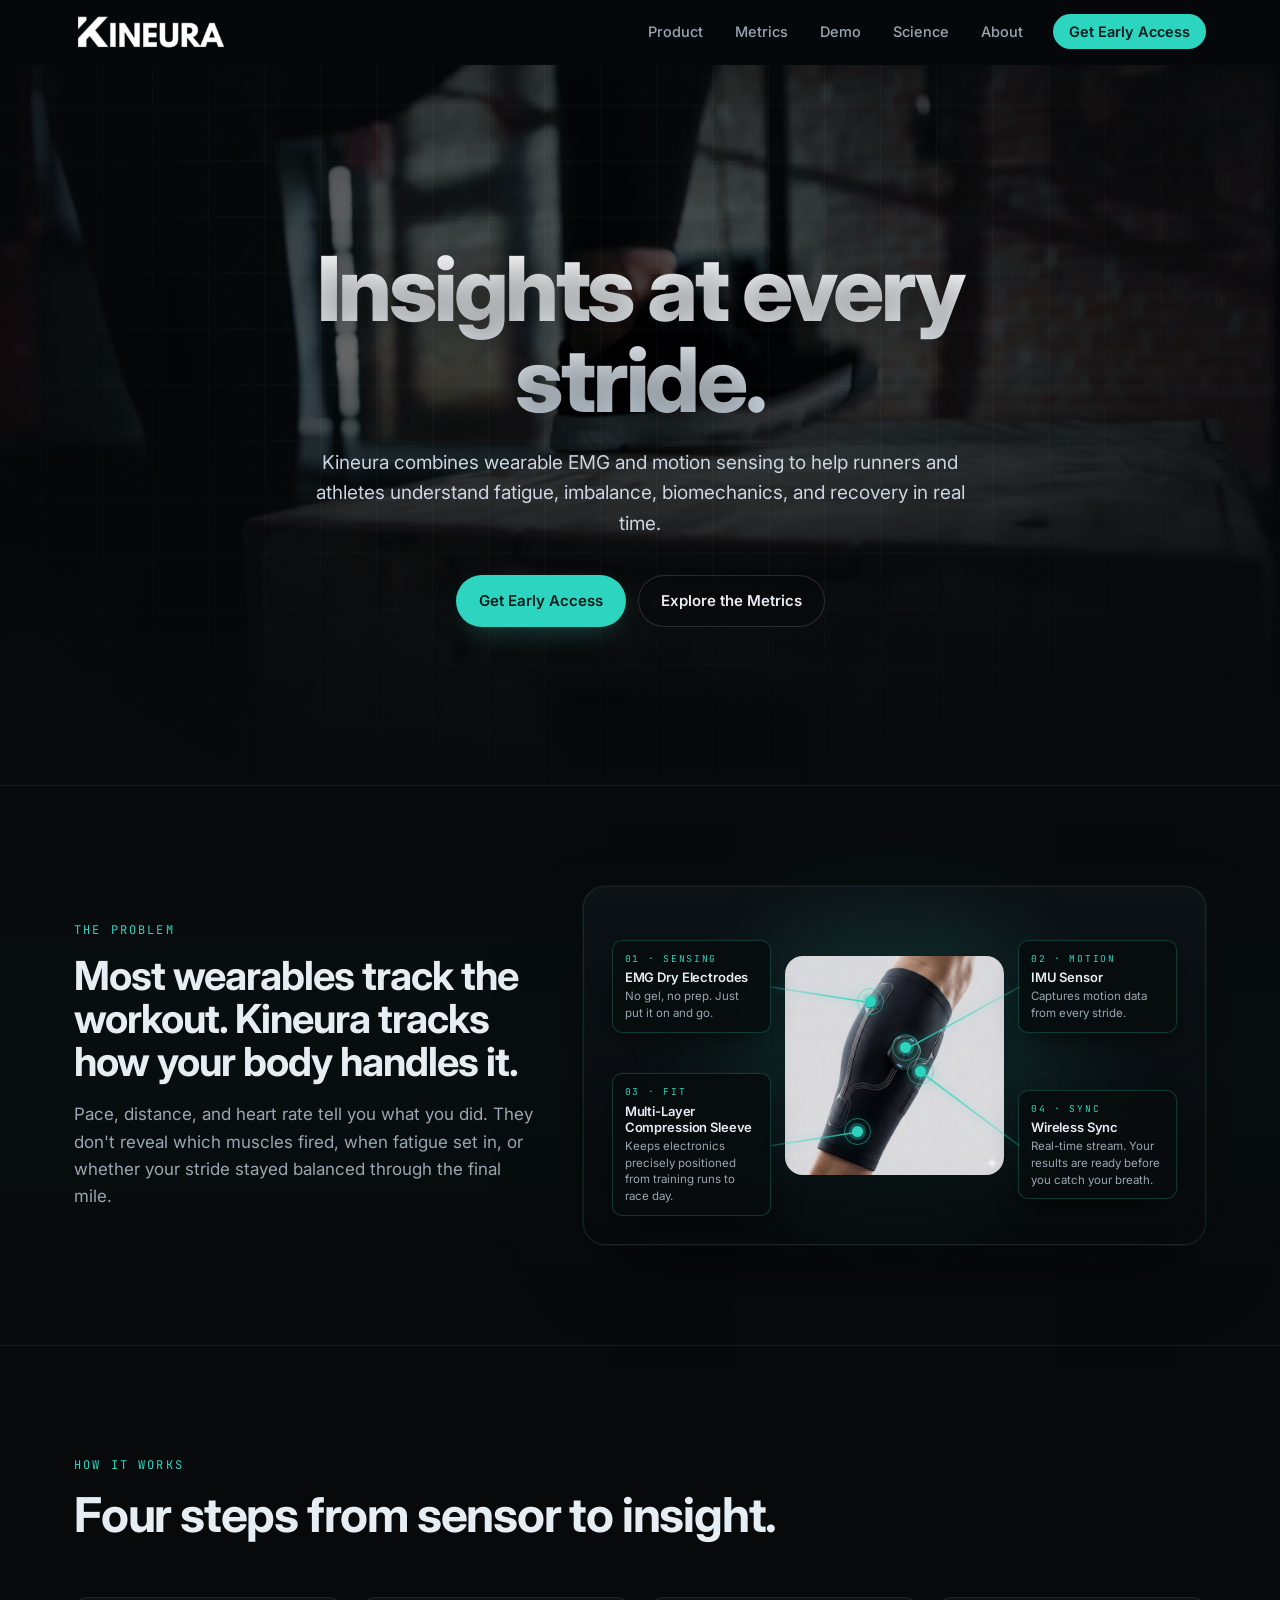
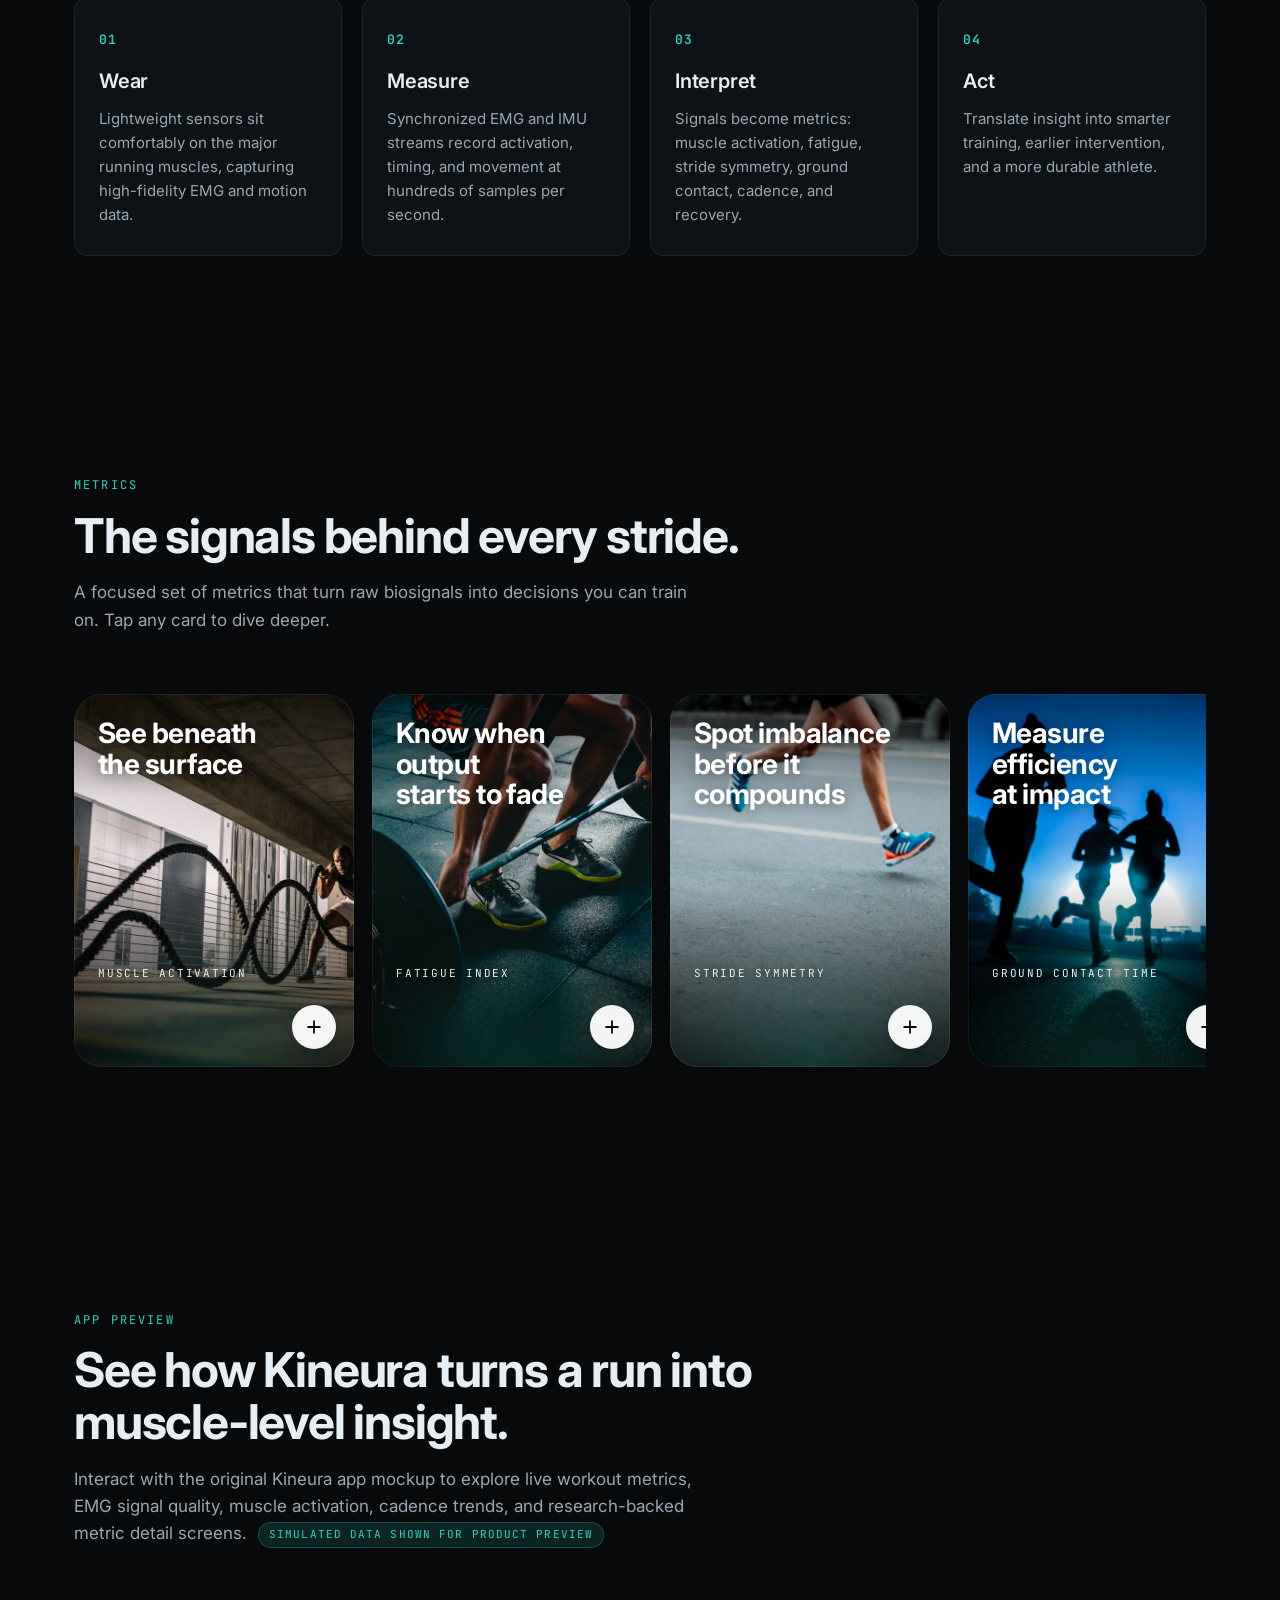
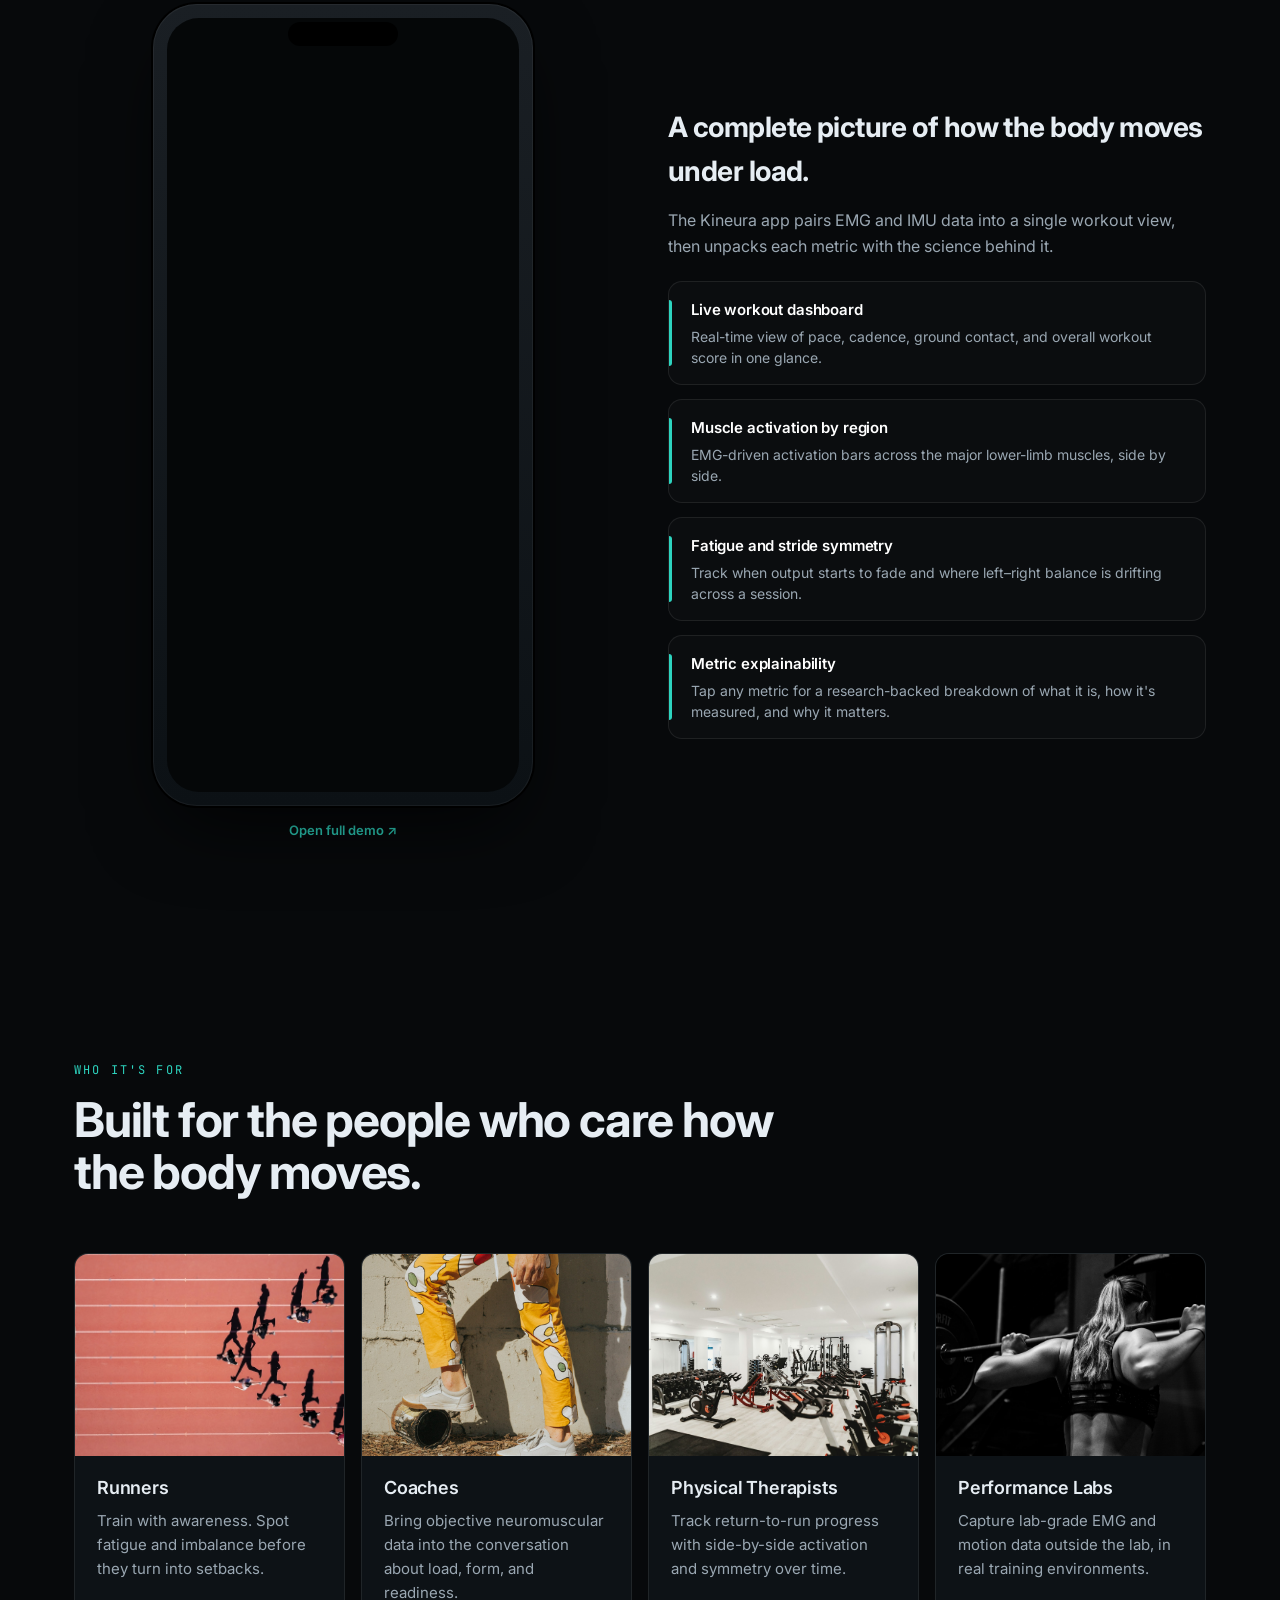
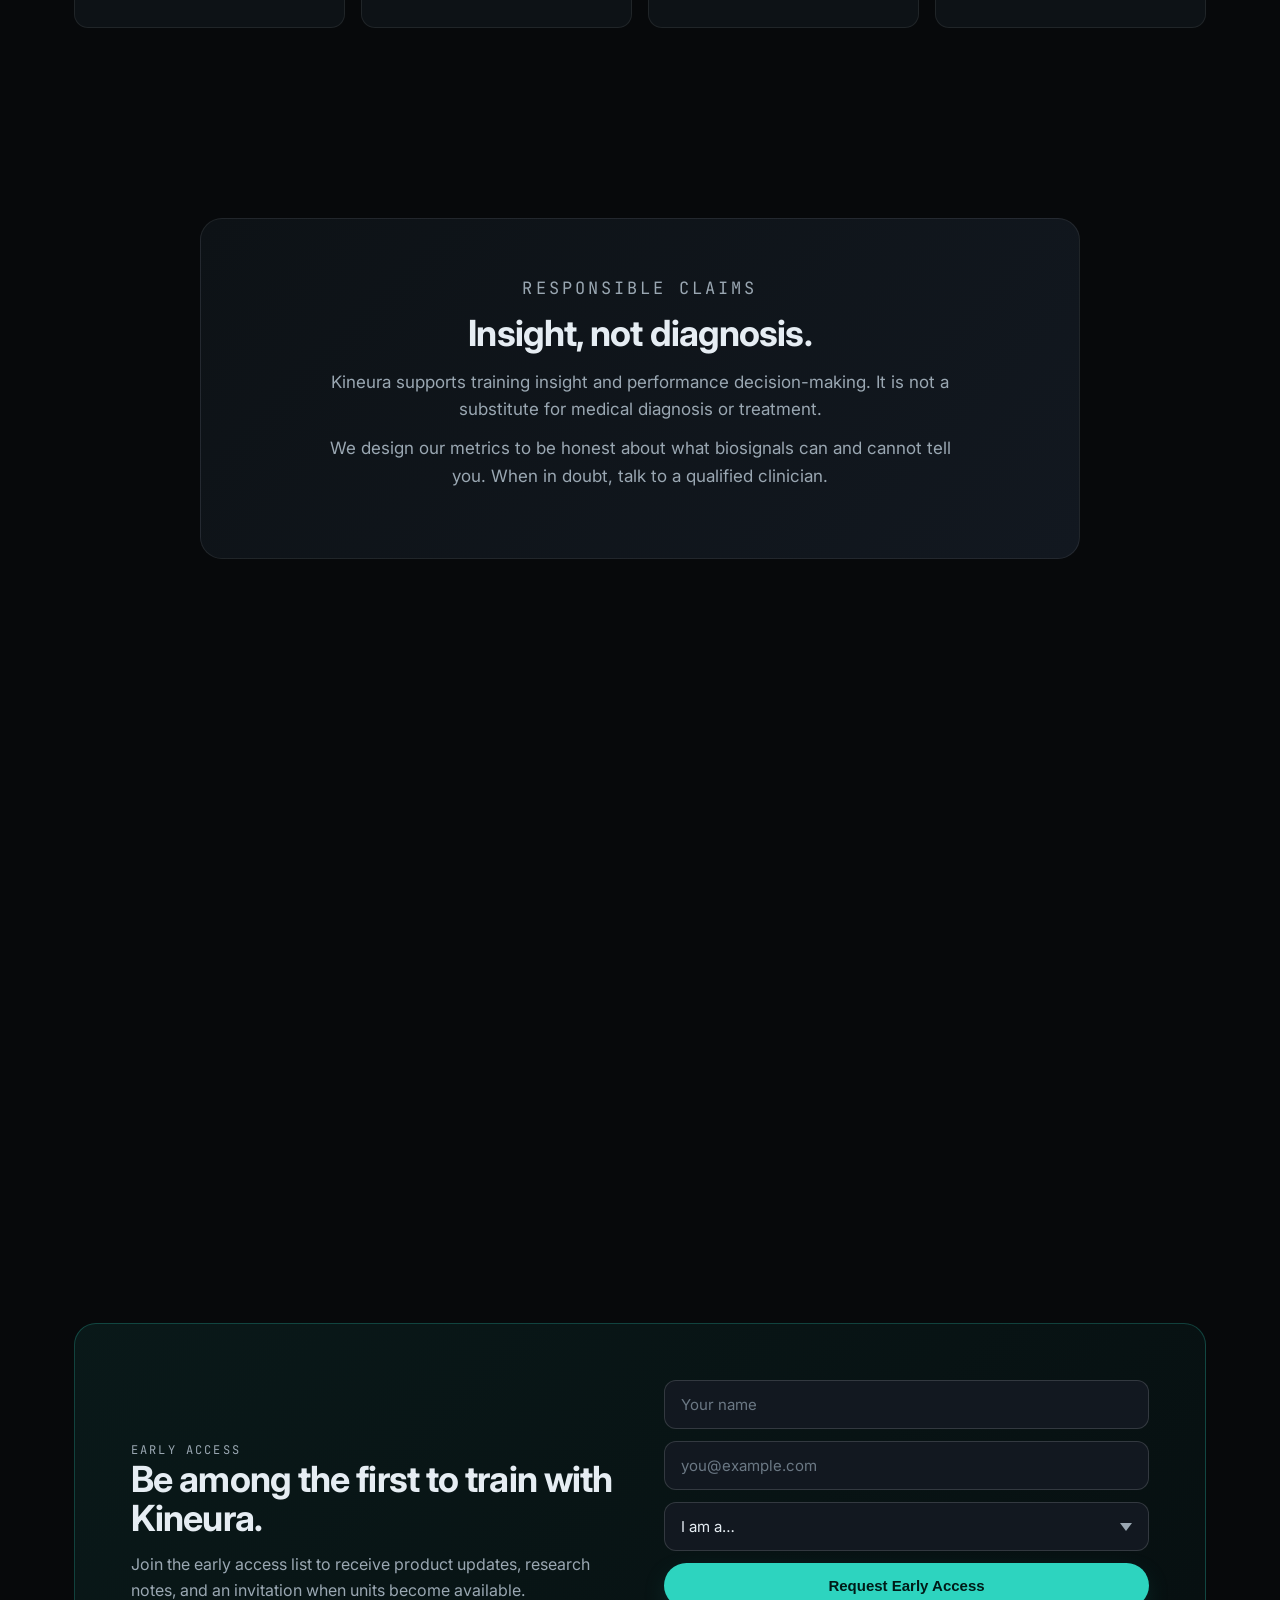
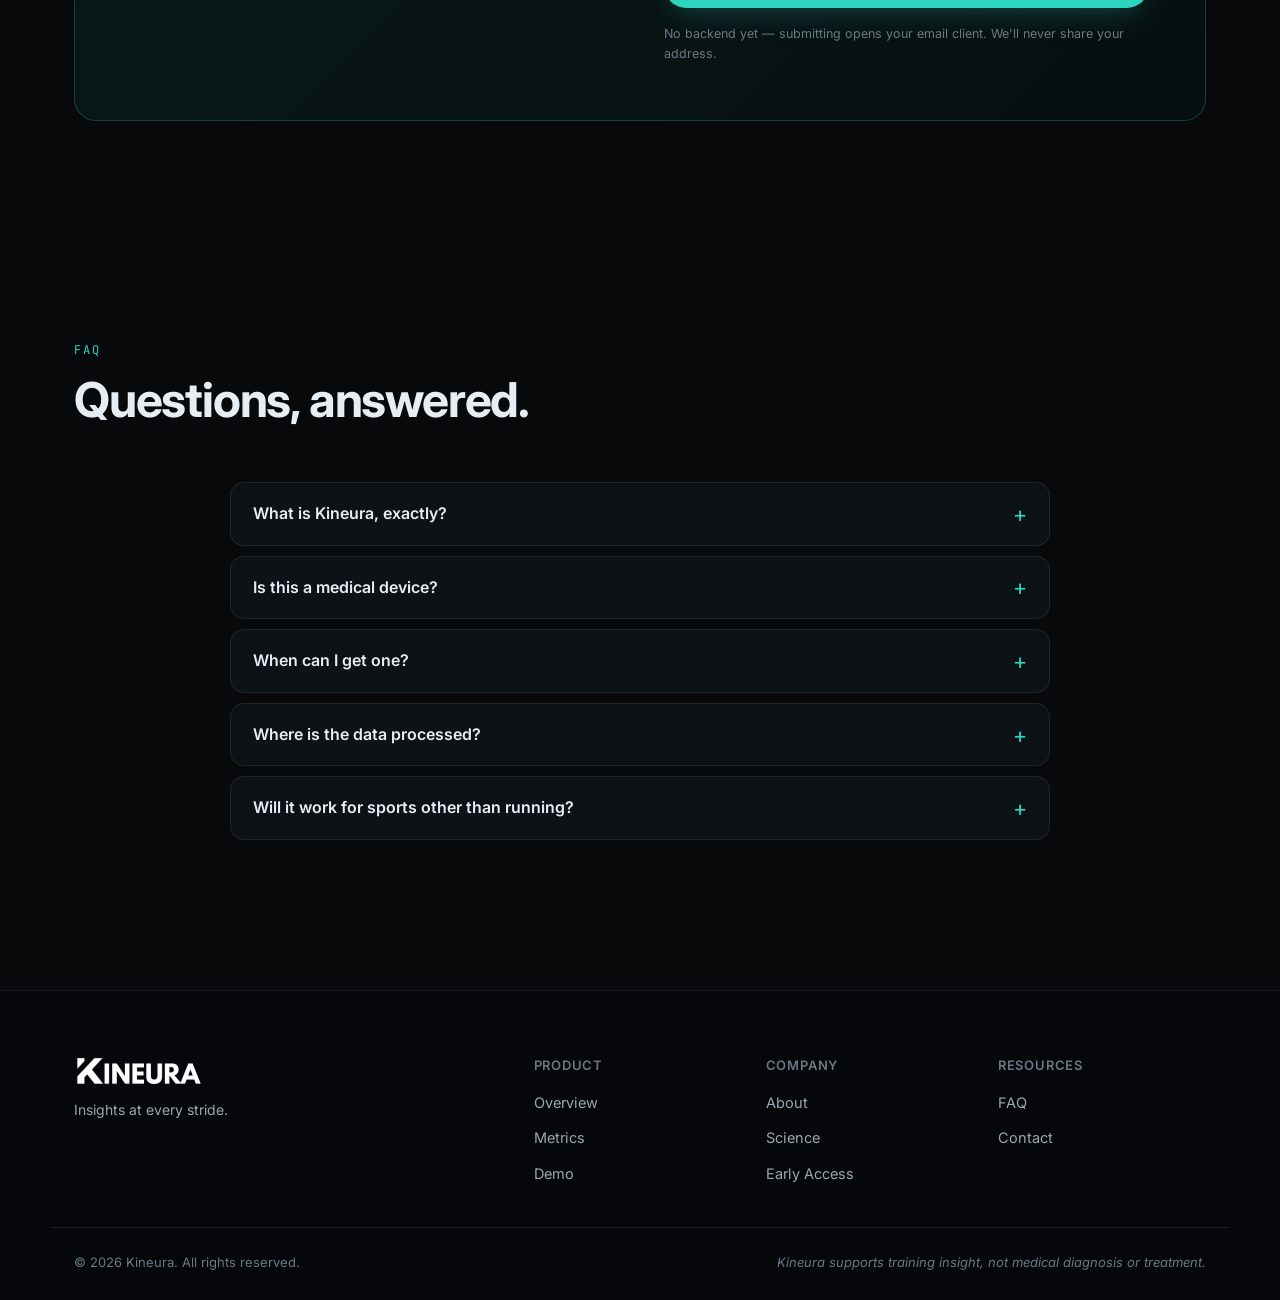
==== commit cb4457bb: "Remove duplicate "App preview" eyebrow from demo right-side panel The section-head already carries t" ====
--- a/index.html
+++ b/index.html
@@ -317,7 +317,6 @@
           </div>
 
           <aside class="demo-side">
-            <p class="kicker">App preview</p>
             <h3>A complete picture of how the body moves under load.</h3>
             <p>The Kineura app pairs EMG and IMU data into a single workout view, then unpacks each metric with the science behind it.</p>
             <ul class="demo-feature-list">
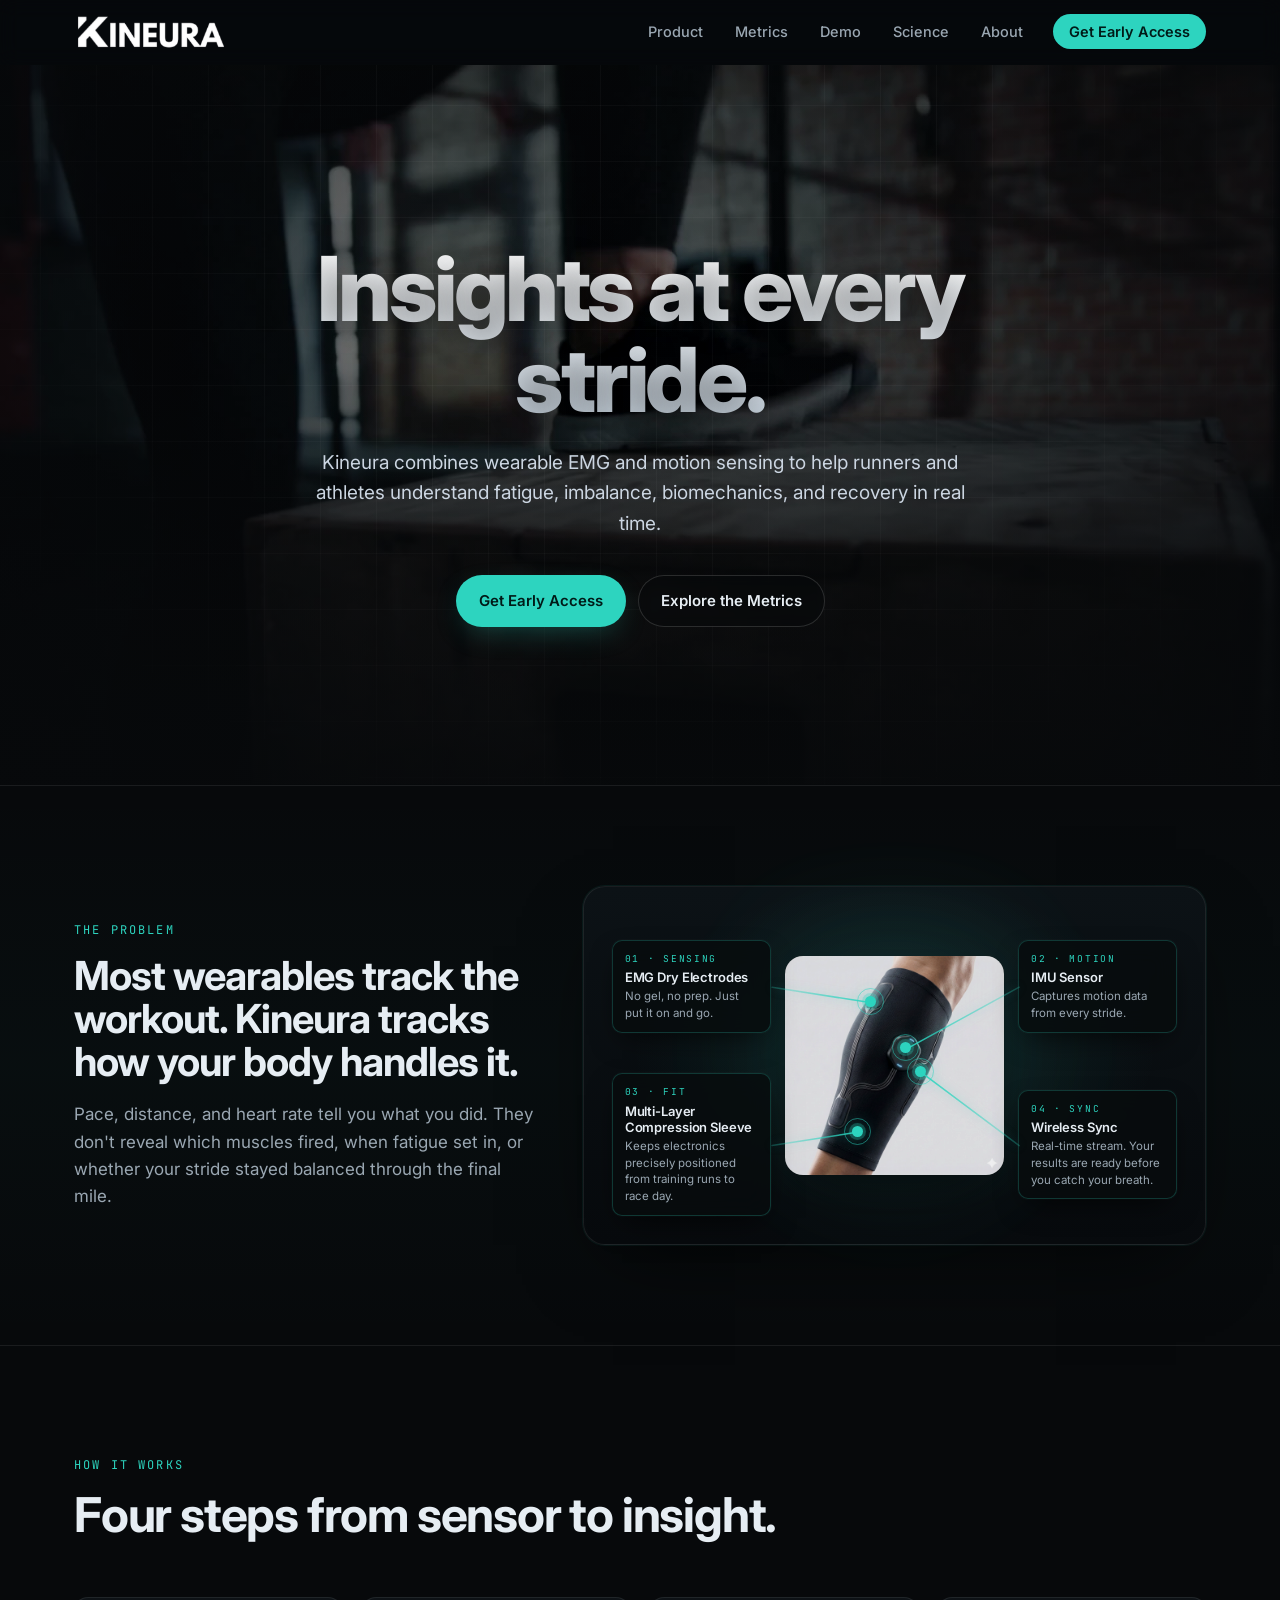
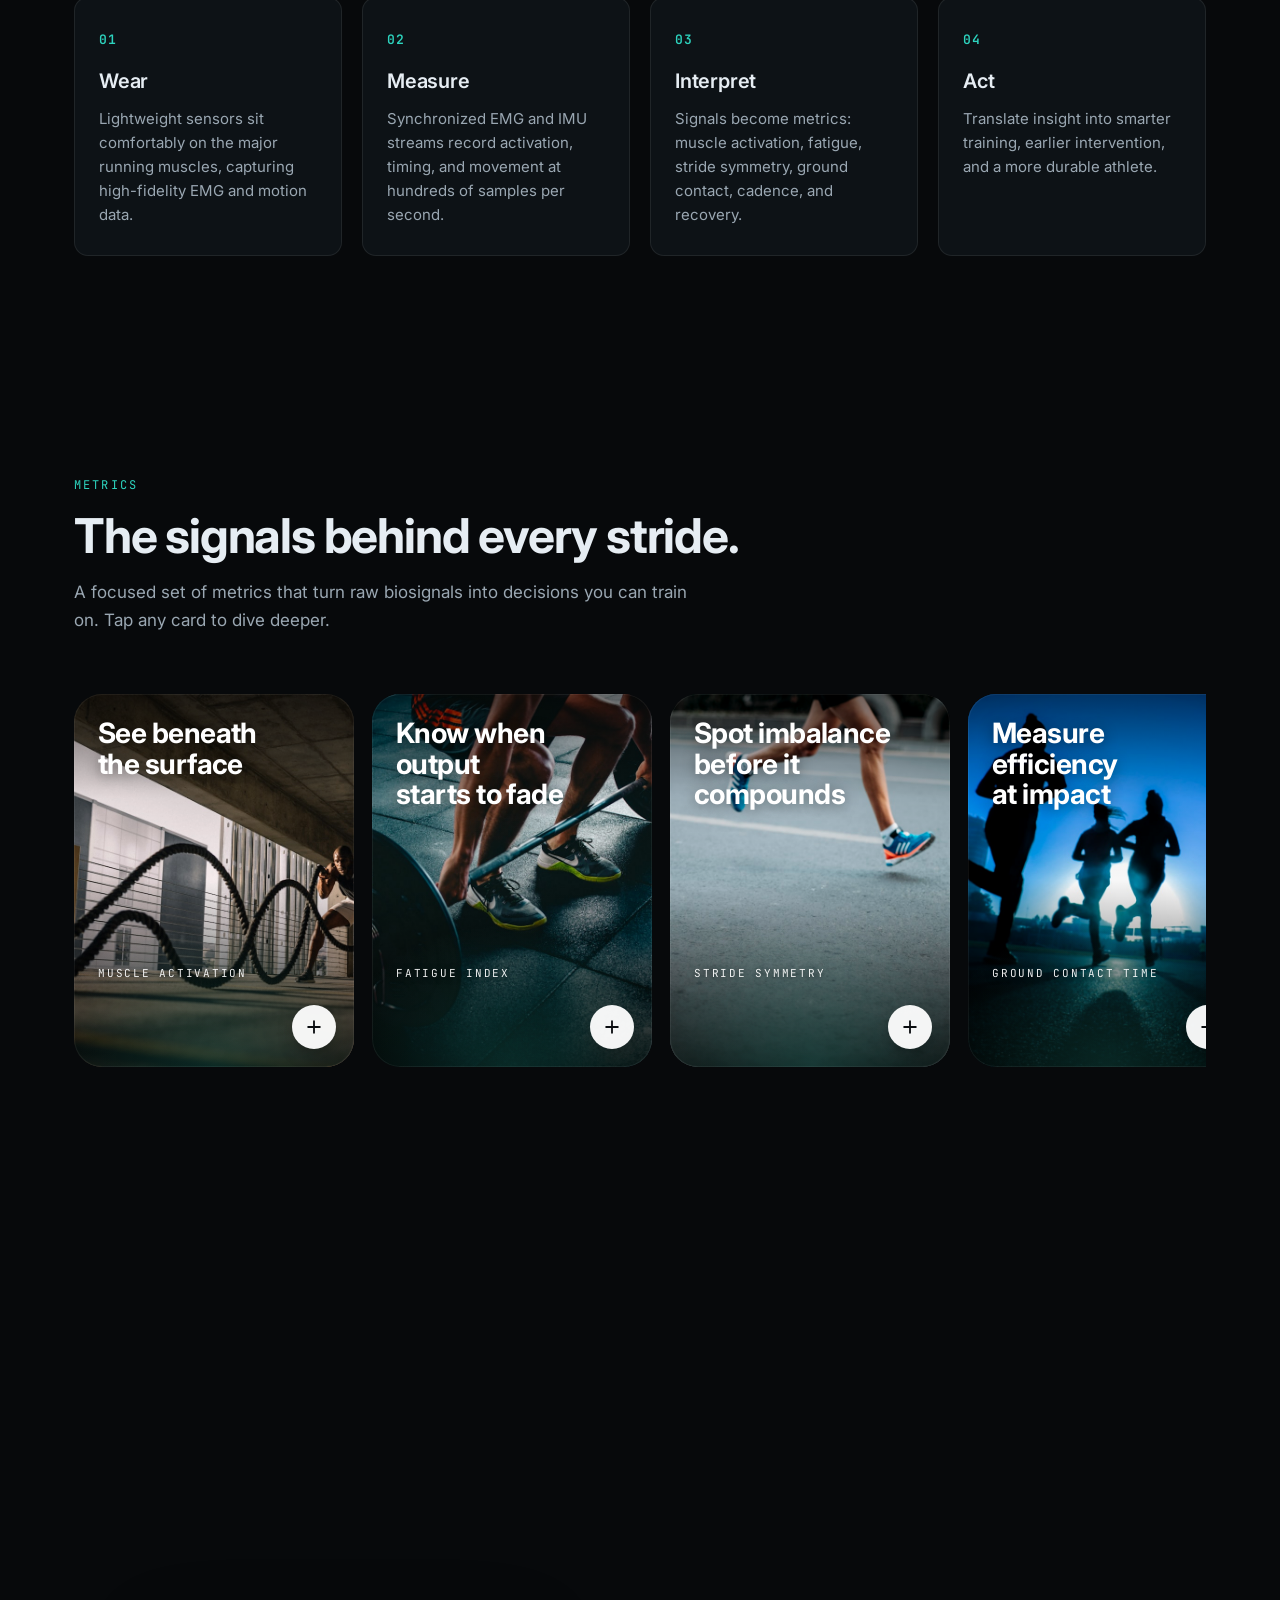
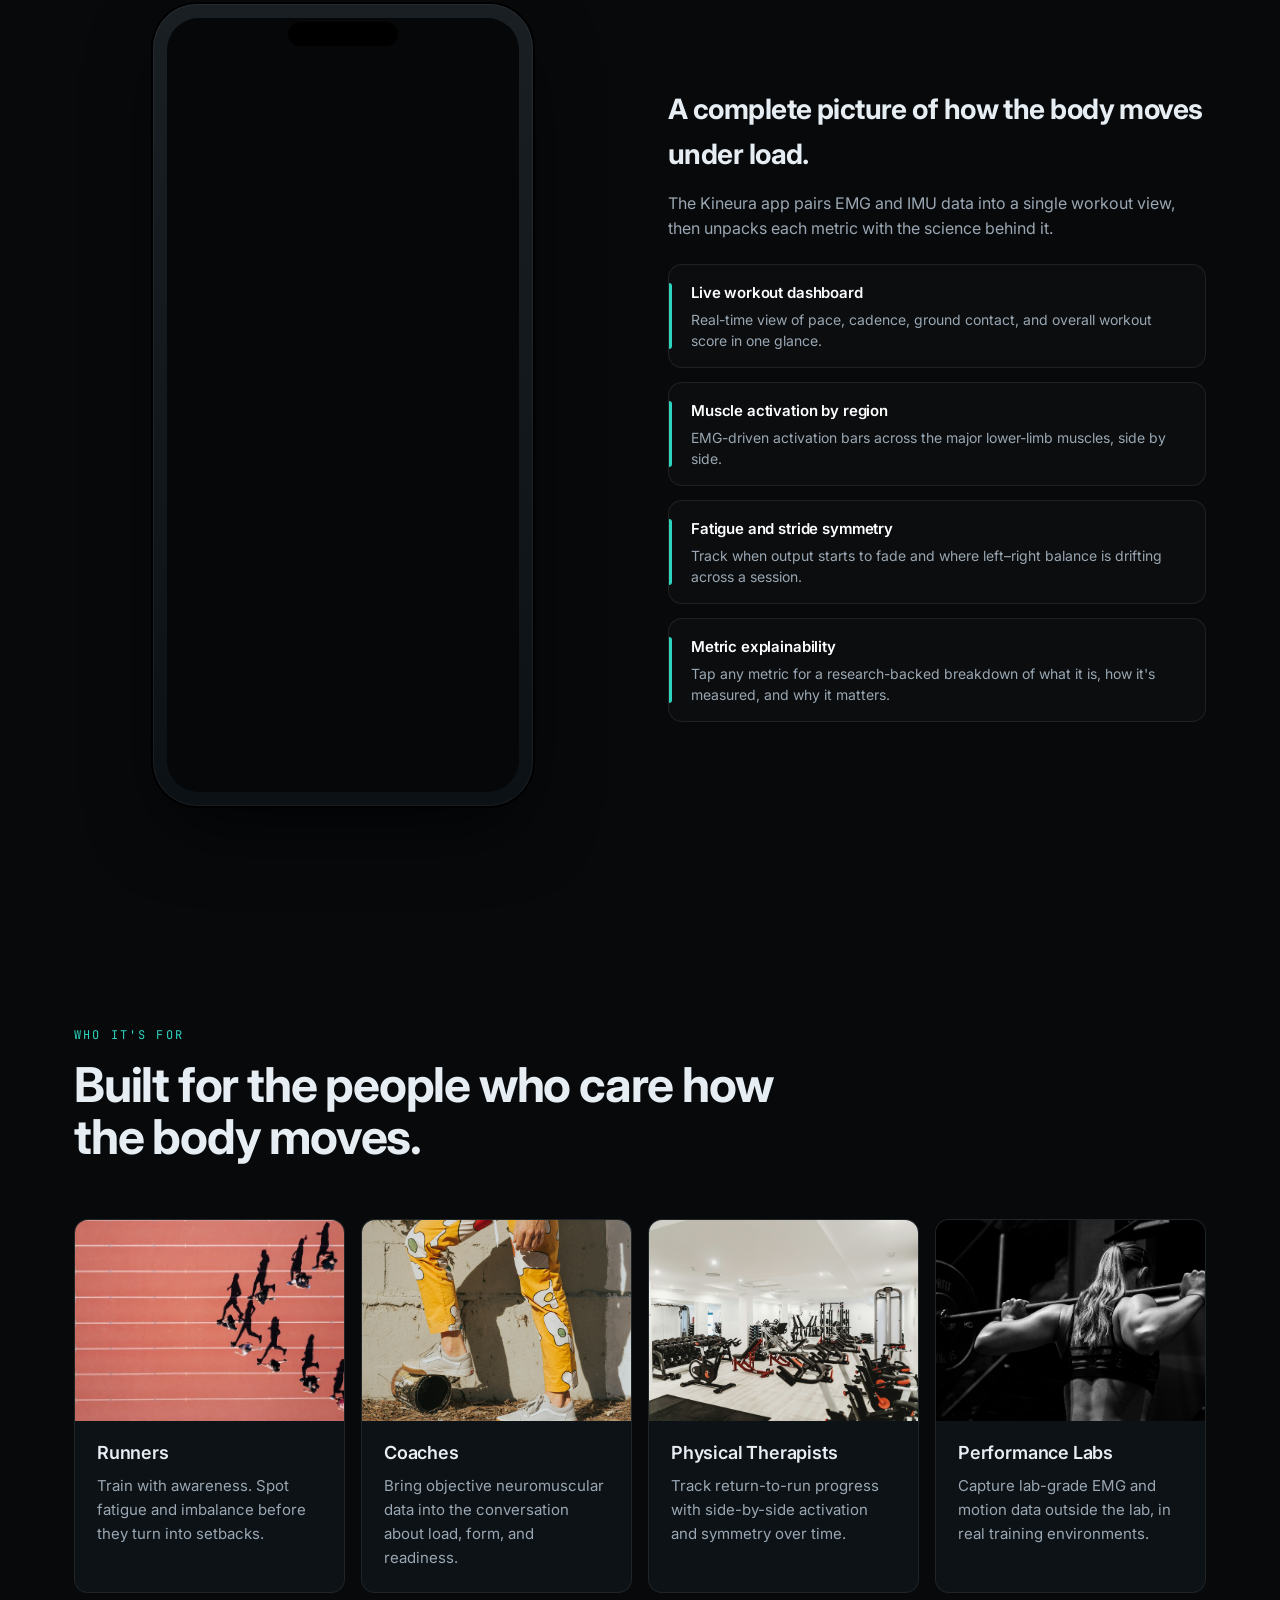
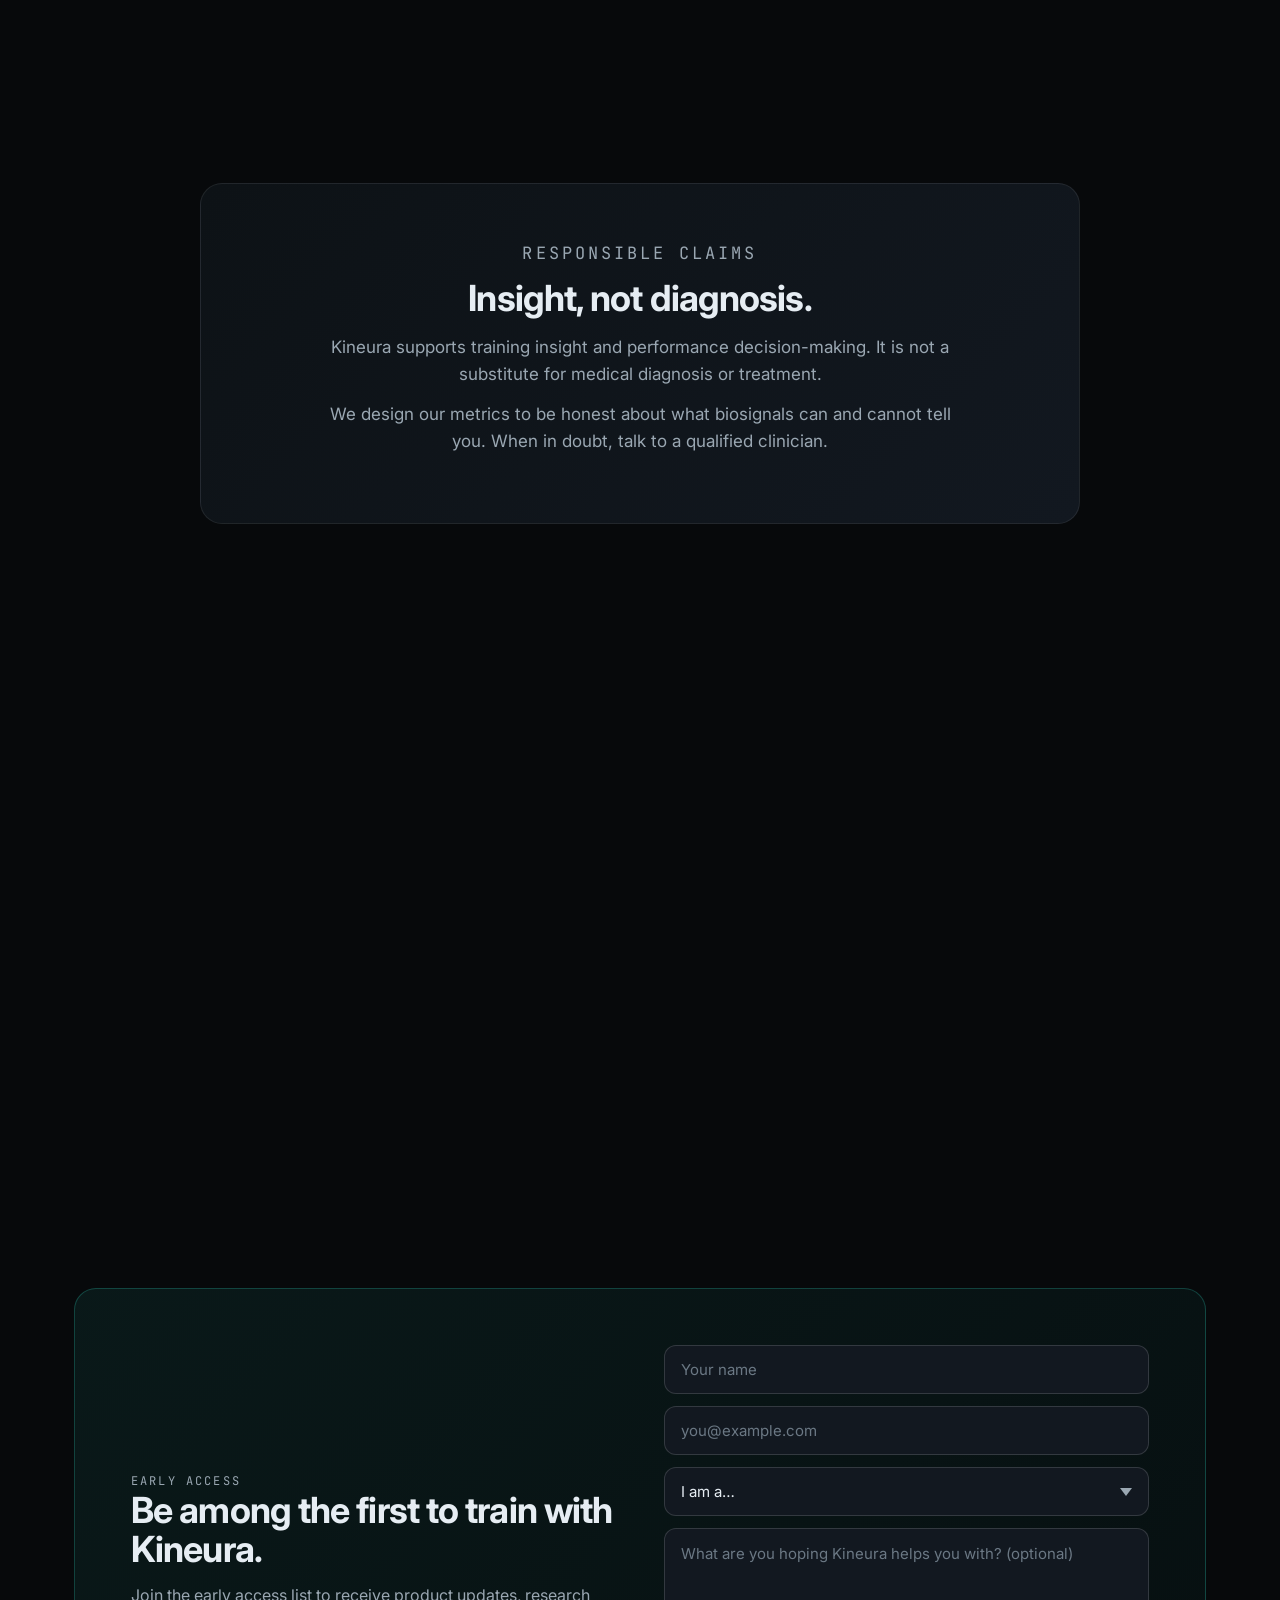
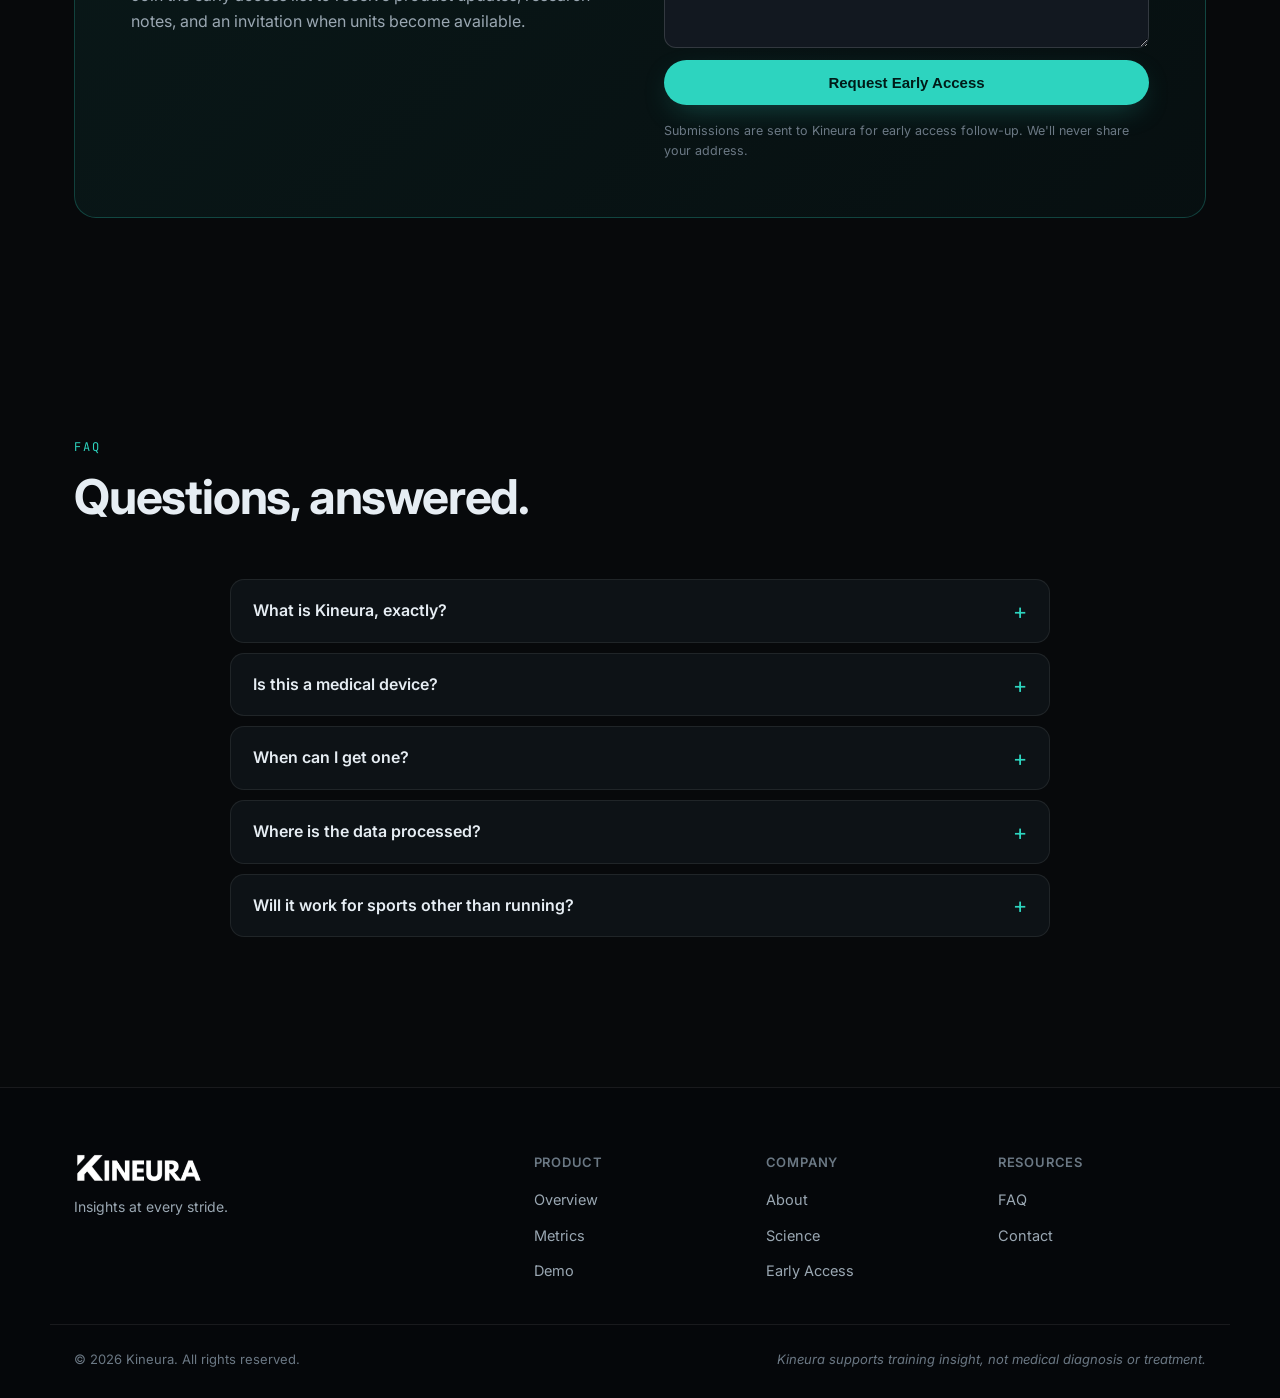
==== commit cc407d5d: "Wire early-access form to FormSubmit; drop demo fallback link - Remove "Open full demo" fallback lin" ====
--- a/index.html
+++ b/index.html
@@ -311,9 +311,6 @@
                 referrerpolicy="no-referrer-when-downgrade"
                 allow="accelerometer; gyroscope; clipboard-read; clipboard-write"></iframe>
             </div>
-            <p class="demo-frame-fallback">
-              <a href="https://pjlim21.github.io/kineura_mockup/" target="_blank" rel="noopener noreferrer">Open full demo ↗</a>
-            </p>
           </div>
 
           <aside class="demo-side">
@@ -408,13 +405,32 @@
             <h2>Be among the first to train with Kineura.</h2>
             <p>Join the early access list to receive product updates, research notes, and an invitation when units become available.</p>
           </div>
-          <form class="cta-form" id="earlyAccessForm" novalidate>
+          <!--
+            Early access form is wired to FormSubmit.co — a free, no-backend HTML
+            form relay. Submissions go to pjlim21@gmail.com.
+
+            First-time activation: the very first submission triggers an
+            activation email from FormSubmit to pjlim21@gmail.com. Click the
+            confirmation link in that email; subsequent submissions then
+            deliver normally. See README for details.
+
+            To swap to the hashed endpoint (hides the email in the HTML),
+            replace the action URL with the random alias FormSubmit emails
+            after activation, e.g. https://formsubmit.co/<alias>.
+          -->
+          <form
+            class="cta-form"
+            id="earlyAccessForm"
+            action="https://formsubmit.co/pjlim21@gmail.com"
+            method="POST"
+            novalidate
+          >
             <label for="eaName" class="sr-only">Name</label>
             <input id="eaName" name="name" type="text" placeholder="Your name" autocomplete="name" required />
             <label for="eaEmail" class="sr-only">Email</label>
             <input id="eaEmail" name="email" type="email" placeholder="you@example.com" autocomplete="email" required />
             <label for="eaRole" class="sr-only">Role</label>
-            <select id="eaRole" name="role">
+            <select id="eaRole" name="role" required>
               <option value="">I am a…</option>
               <option>Runner</option>
               <option>Coach</option>
@@ -422,8 +438,19 @@
               <option>Performance Lab</option>
               <option>Other</option>
             </select>
+            <label for="eaMessage" class="sr-only">Message</label>
+            <textarea id="eaMessage" name="message" placeholder="What are you hoping Kineura helps you with? (optional)" rows="4"></textarea>
+
+            <!-- FormSubmit configuration: subject line, table template, honeypot, captcha, redirect -->
+            <input type="hidden" name="_subject" value="Kineura early access request" />
+            <input type="hidden" name="_template" value="table" />
+            <input type="hidden" name="_captcha" value="true" />
+            <input type="hidden" name="_next" value="https://pjlim21.github.io/kineura-site/?ea=thanks" />
+            <!-- Honeypot field: bots fill this; humans leave it empty. -->
+            <input type="text" name="_honey" tabindex="-1" autocomplete="off" aria-hidden="true" class="cta-form-honey" />
+
             <button class="btn btn-primary" type="submit">Request Early Access</button>
-            <p class="form-note" id="formNote">No backend yet — submitting opens your email client. We'll never share your address.</p>
+            <p class="form-note" id="formNote">Submissions are sent to Kineura for early access follow-up. We'll never share your address.</p>
           </form>
         </div>
       </div>
--- a/styles.css
+++ b/styles.css
@@ -730,20 +730,6 @@
   background: #050708;
   display: block;
 }
-.demo-frame-fallback {
-  margin: 14px 0 0;
-  text-align: center;
-  font-size: 13px;
-  color: var(--text-dim);
-}
-.demo-frame-fallback a {
-  color: var(--accent);
-  text-decoration: none;
-  font-weight: 600;
-  border-bottom: 1px solid transparent;
-}
-.demo-frame-fallback a:hover { border-bottom-color: var(--accent); }
-
 /* Demo side panel */
 .demo-side h3 {
   font-size: clamp(20px, 2.2vw, 28px);
@@ -898,7 +884,8 @@
   gap: 12px;
 }
 .cta-form input,
-.cta-form select {
+.cta-form select,
+.cta-form textarea {
   width: 100%;
   background: var(--bg-elev-2);
   border: 1px solid var(--line-strong);
@@ -909,12 +896,24 @@
   font-family: inherit;
   transition: border-color 0.2s ease, background 0.2s ease;
 }
-.cta-form input::placeholder { color: var(--text-muted); }
+.cta-form input::placeholder,
+.cta-form textarea::placeholder { color: var(--text-muted); }
 .cta-form input:focus,
-.cta-form select:focus {
+.cta-form select:focus,
+.cta-form textarea:focus {
   outline: none;
   border-color: var(--accent);
   background: var(--bg-elev);
+}
+.cta-form textarea { resize: vertical; min-height: 96px; line-height: 1.5; }
+/* Honeypot — visually hidden but still in the DOM for bots to find. */
+.cta-form-honey {
+  position: absolute !important;
+  left: -10000px !important;
+  width: 1px !important;
+  height: 1px !important;
+  opacity: 0 !important;
+  pointer-events: none !important;
 }
 .cta-form select { appearance: none; -webkit-appearance: none; background-image: url("data:image/svg+xml;utf8,<svg xmlns='http://www.w3.org/2000/svg' width='12' height='8' viewBox='0 0 12 8'><path fill='%239aa7b2' d='M6 8L0 0h12z'/></svg>"); background-repeat: no-repeat; background-position: right 16px center; padding-right: 40px; }
 .form-note { font-size: 12.5px; color: var(--text-muted); margin: 4px 0 0; }
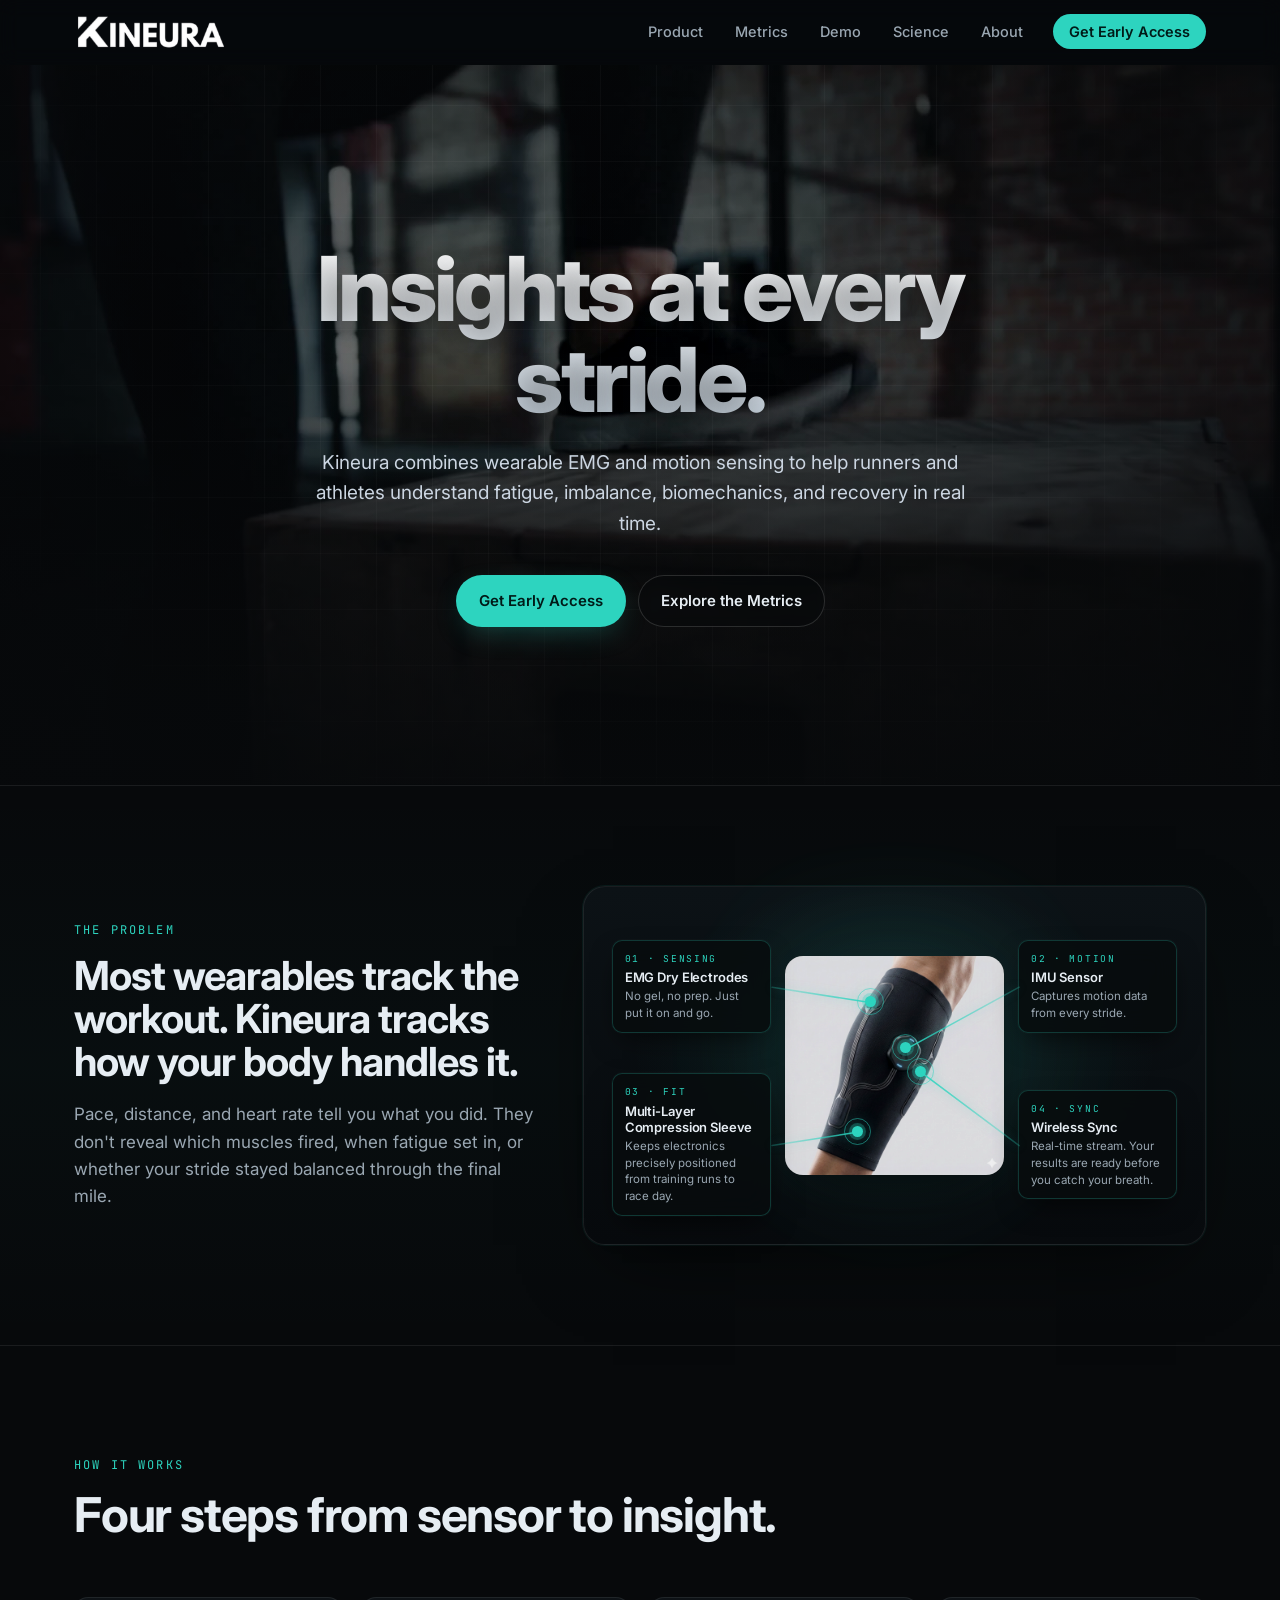
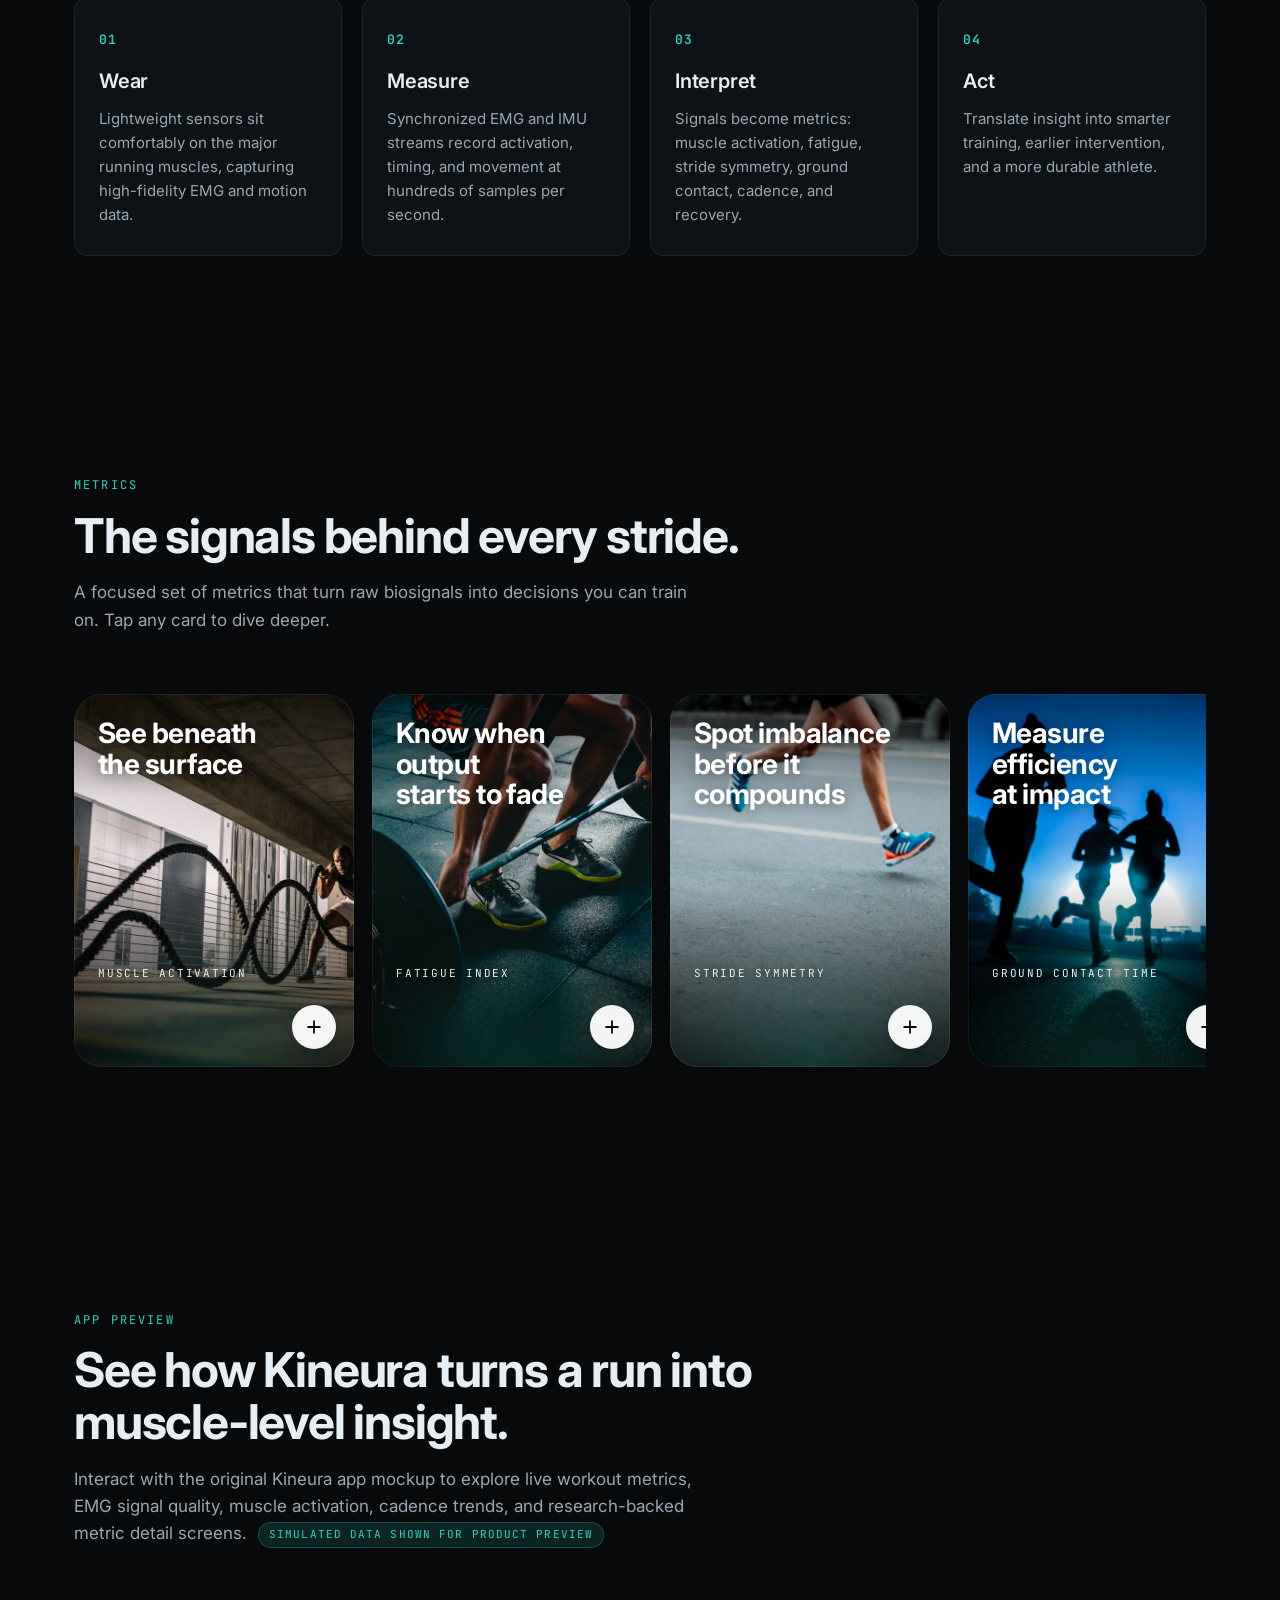
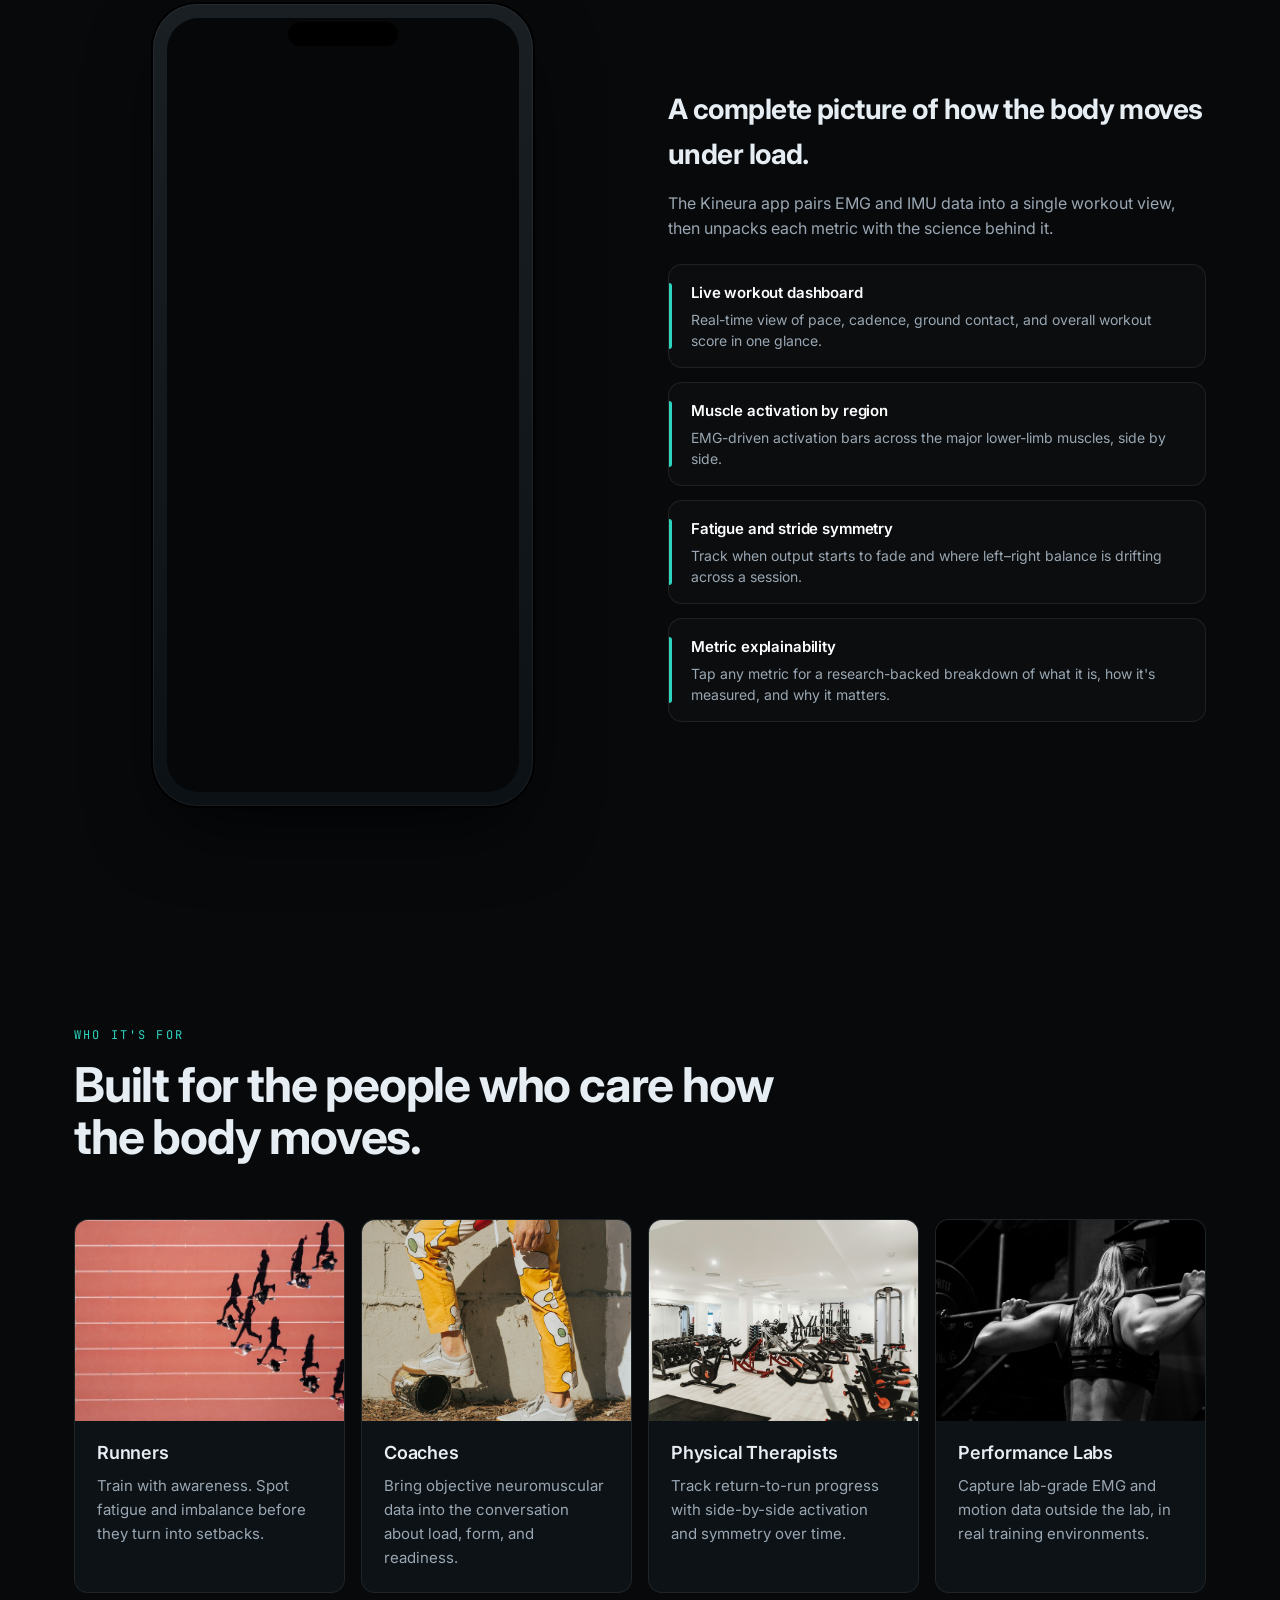
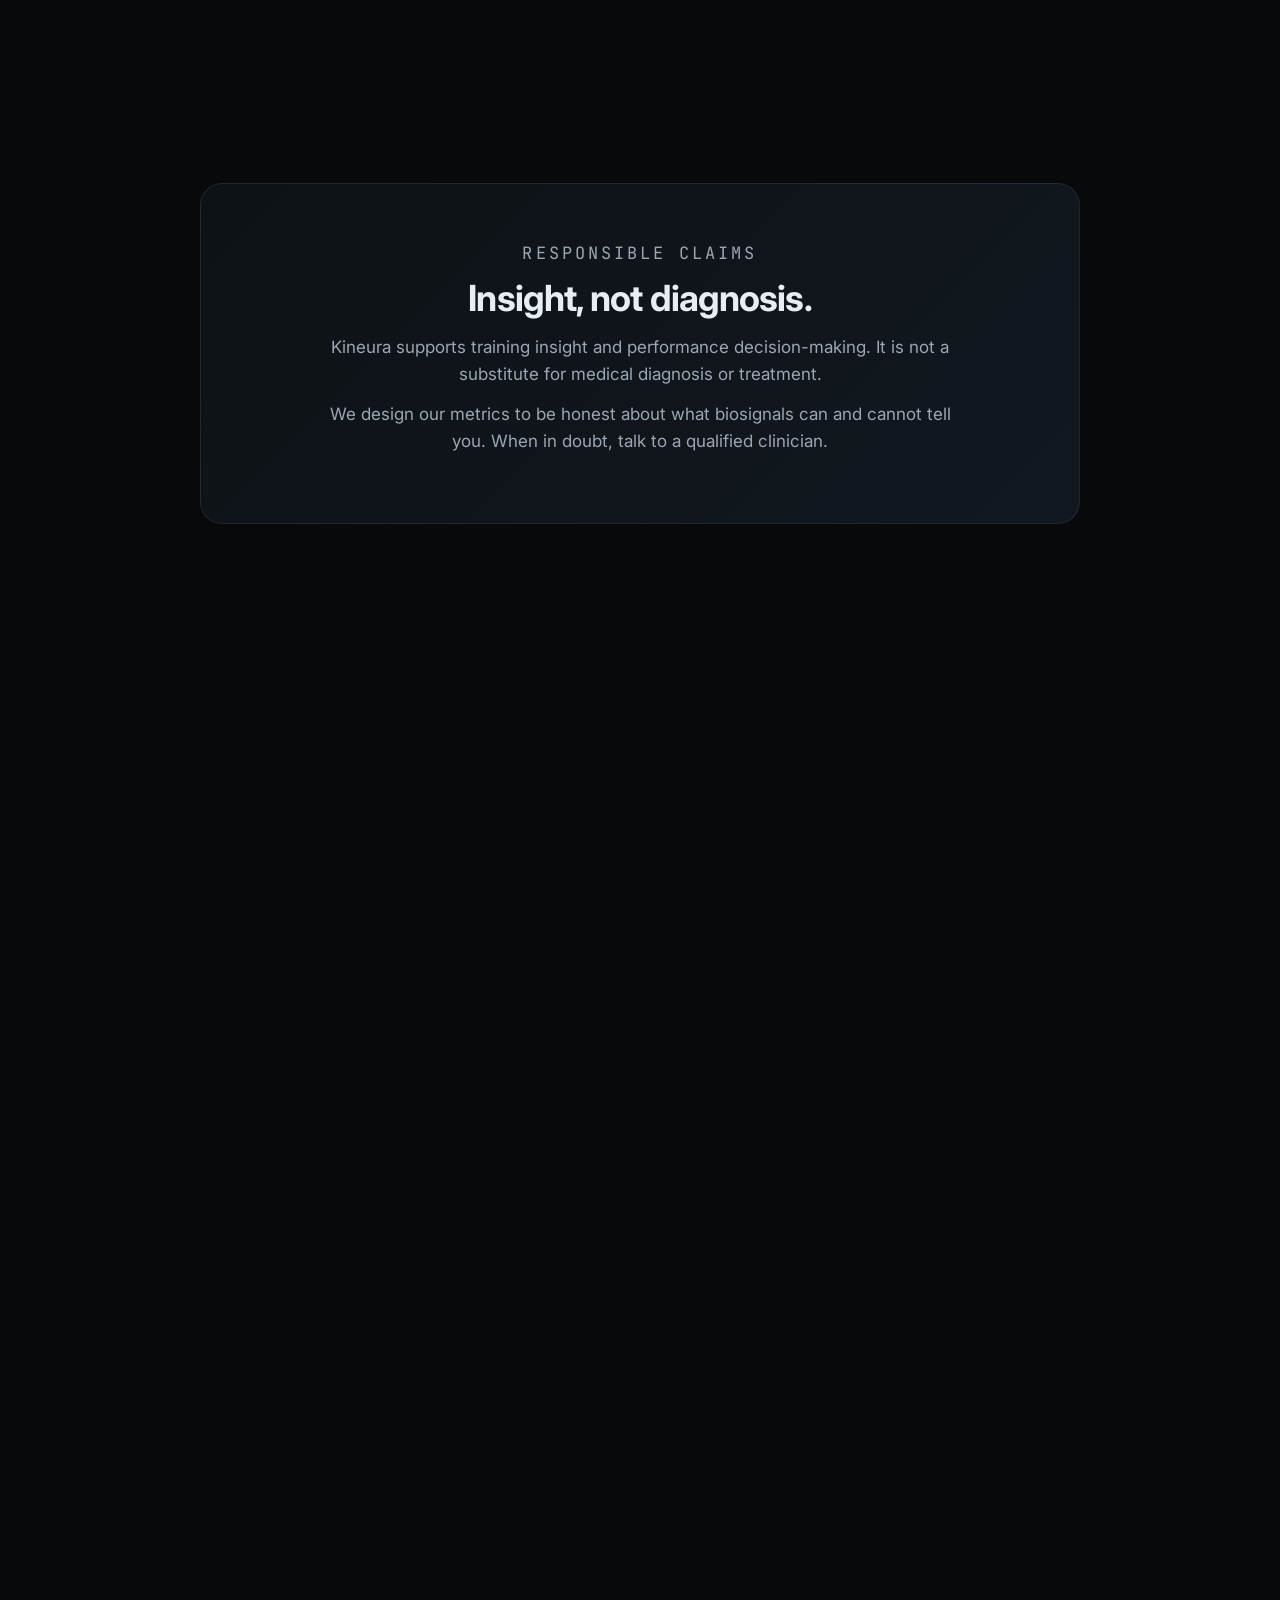
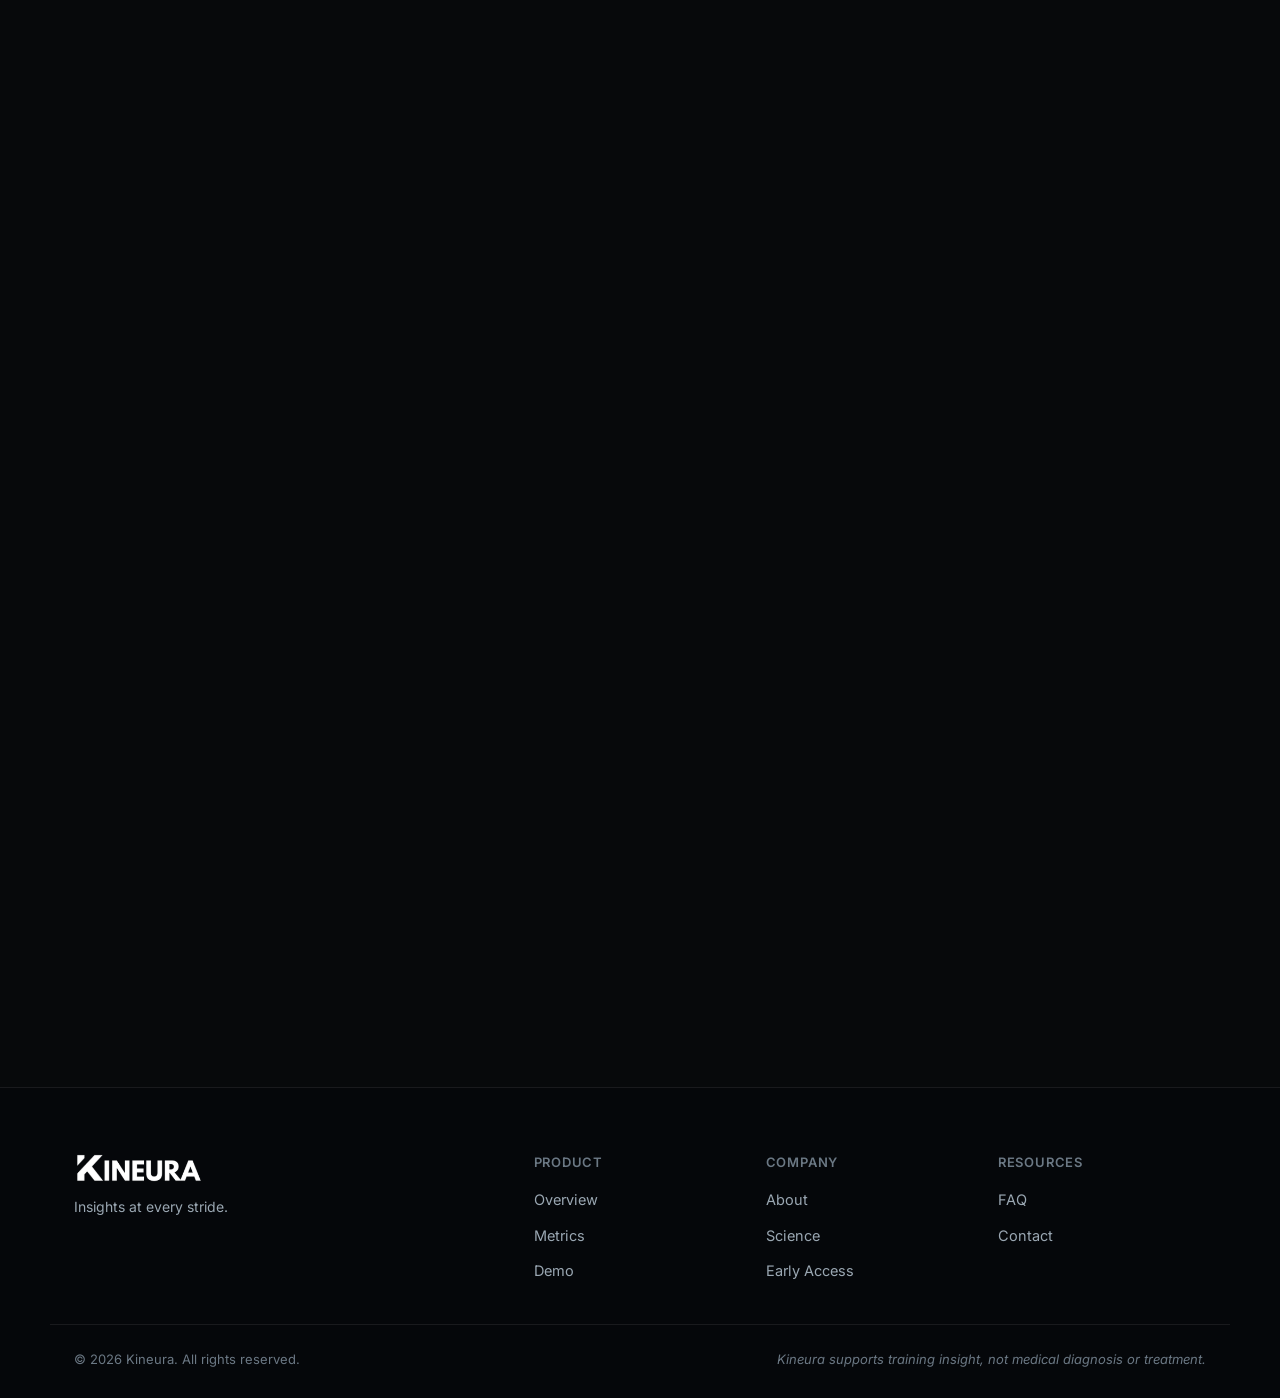
==== commit f4253a00: "Update text to reflect focus on track and field" ====
--- a/index.html
+++ b/index.html
@@ -387,7 +387,7 @@
           <p class="kicker">About</p>
           <h2>Why we're building Kineura.</h2>
           <p>Kineura started with a simple observation: the most informative signals about how an athlete moves — muscle activation and fine-grained motion — were locked inside expensive lab equipment. We're building a wearable platform that brings those signals into everyday training, without losing the rigor that makes them meaningful.</p>
-          <p>We're a small team with backgrounds in biomechanics, signal processing, and endurance sport. We work closely with runners, coaches, and clinicians to make sure every metric we ship earns its place on the screen.</p>
+          <p>We're a small team with backgrounds in biomechanics, signal processing, and track and field. We work closely with runners, coaches, and clinicians to make sure every metric we ship earns its place on the screen.</p>
         </div>
         <aside class="about-side">
           <div class="about-stat"><span class="num">EMG</span><span class="lbl">High-fidelity muscle signals</span></div>
@@ -481,7 +481,7 @@
           </details>
           <details>
             <summary>Will it work for sports other than running?</summary>
-            <p>Running is our first focus because the movement is repeatable and well-studied. The platform is designed to extend to other endurance and gait-driven sports over time.</p>
+            <p>Running is our first focus because the movement is repeatable and well-studied. The hardware is designed to extend to all sports, and we plan to include sport-specific metrics in the future.</p>
           </details>
         </div>
       </div>
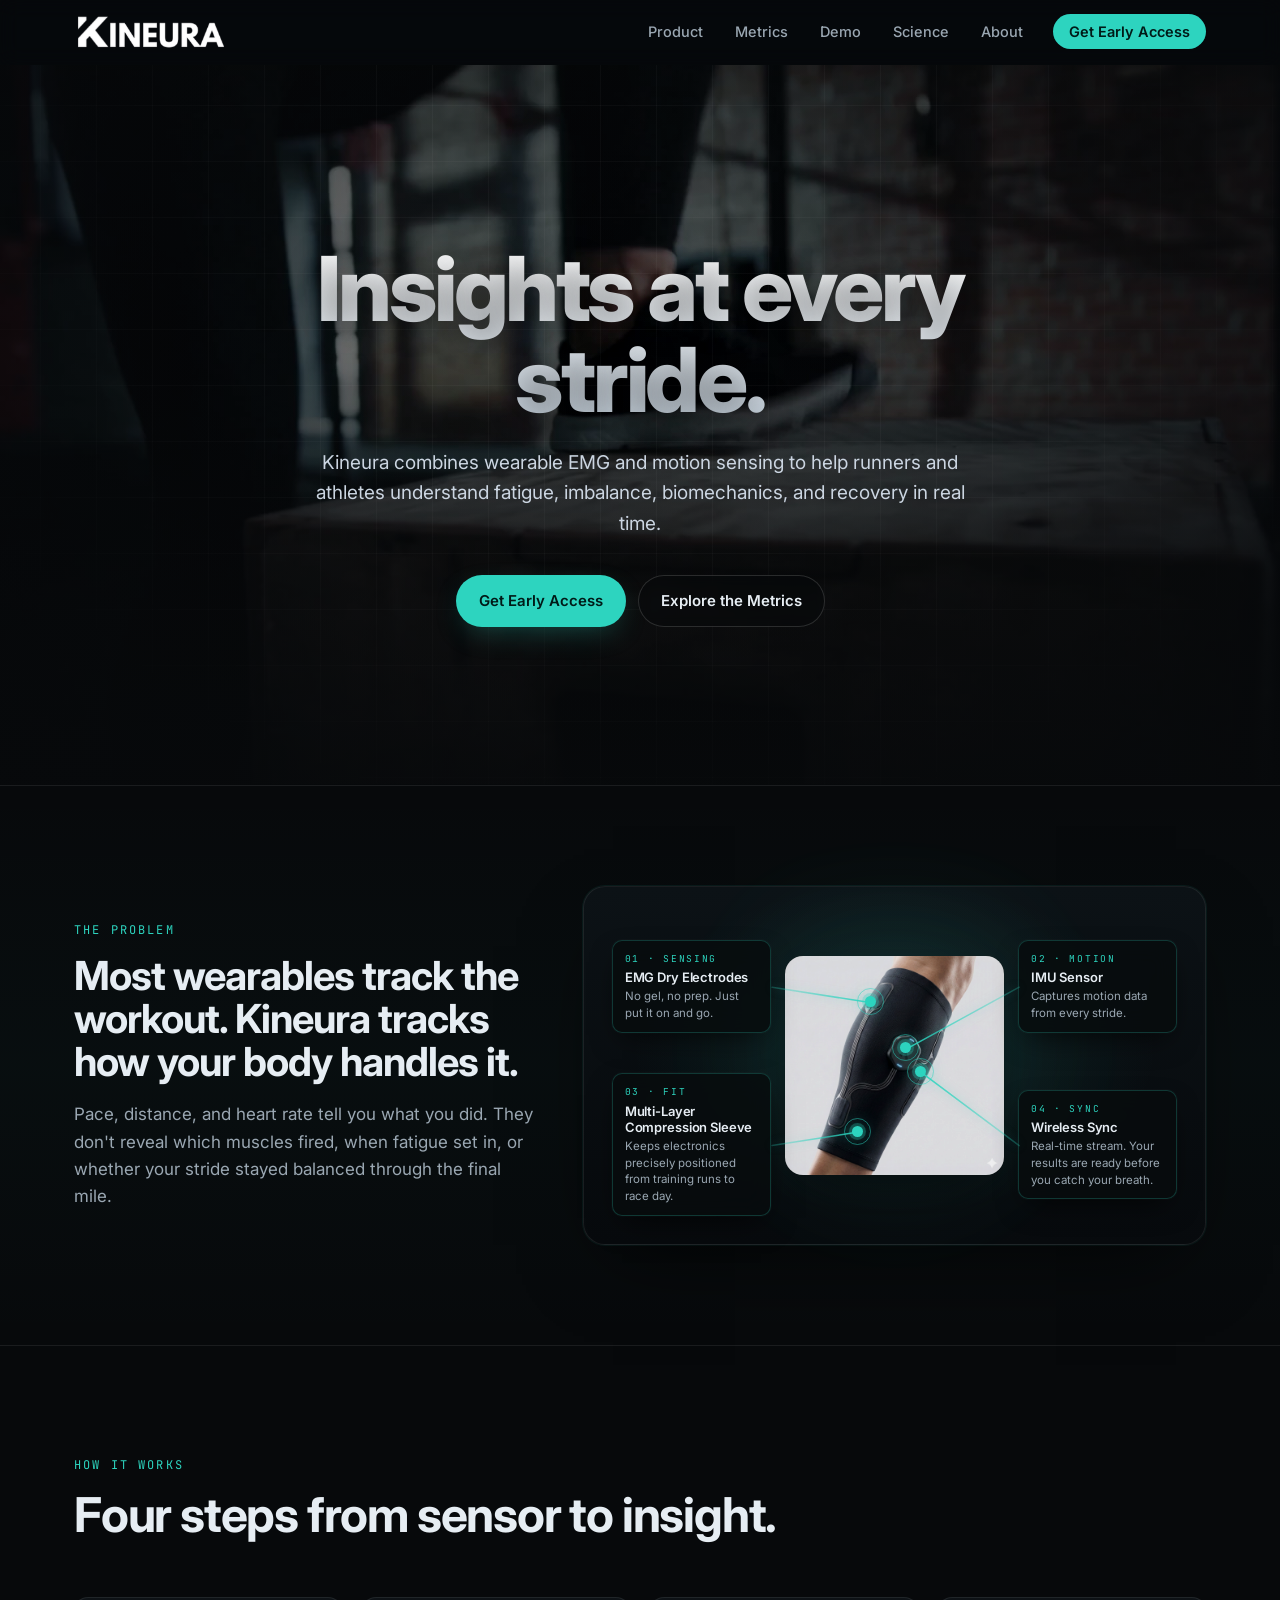
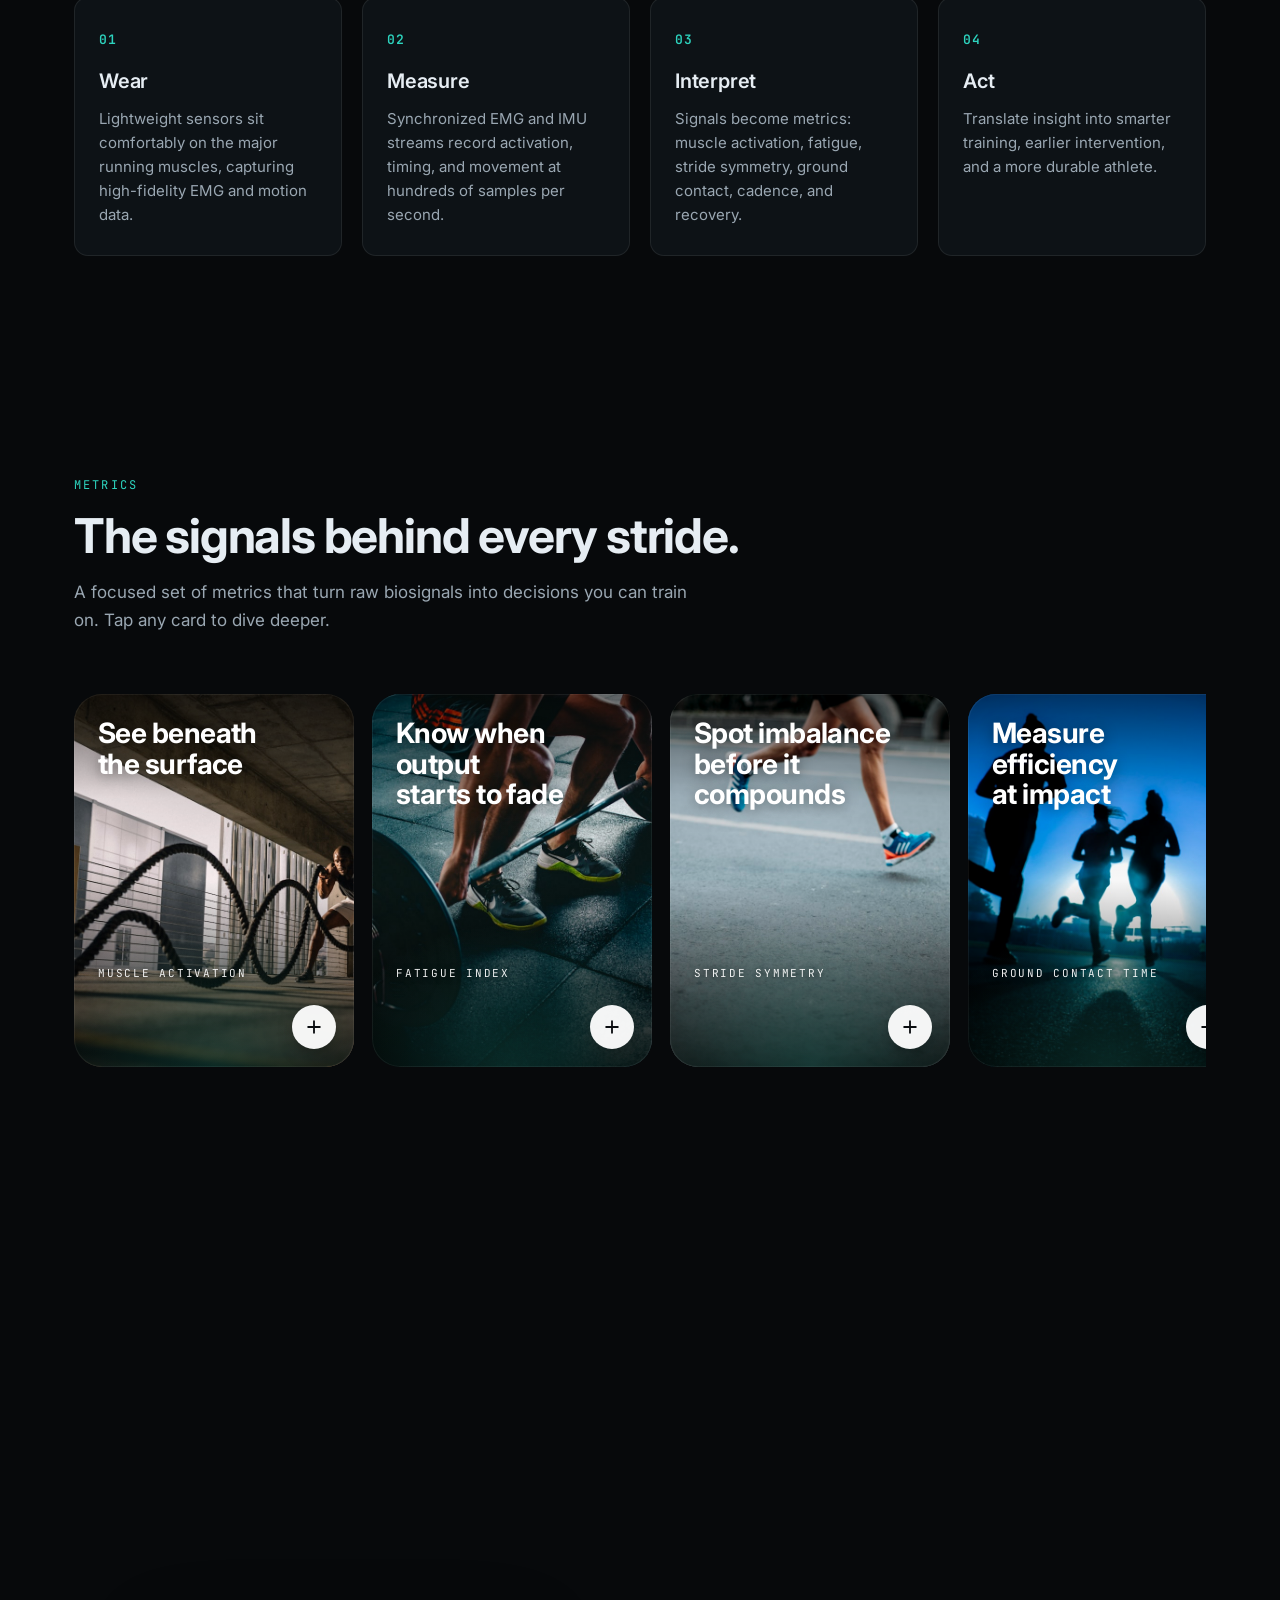
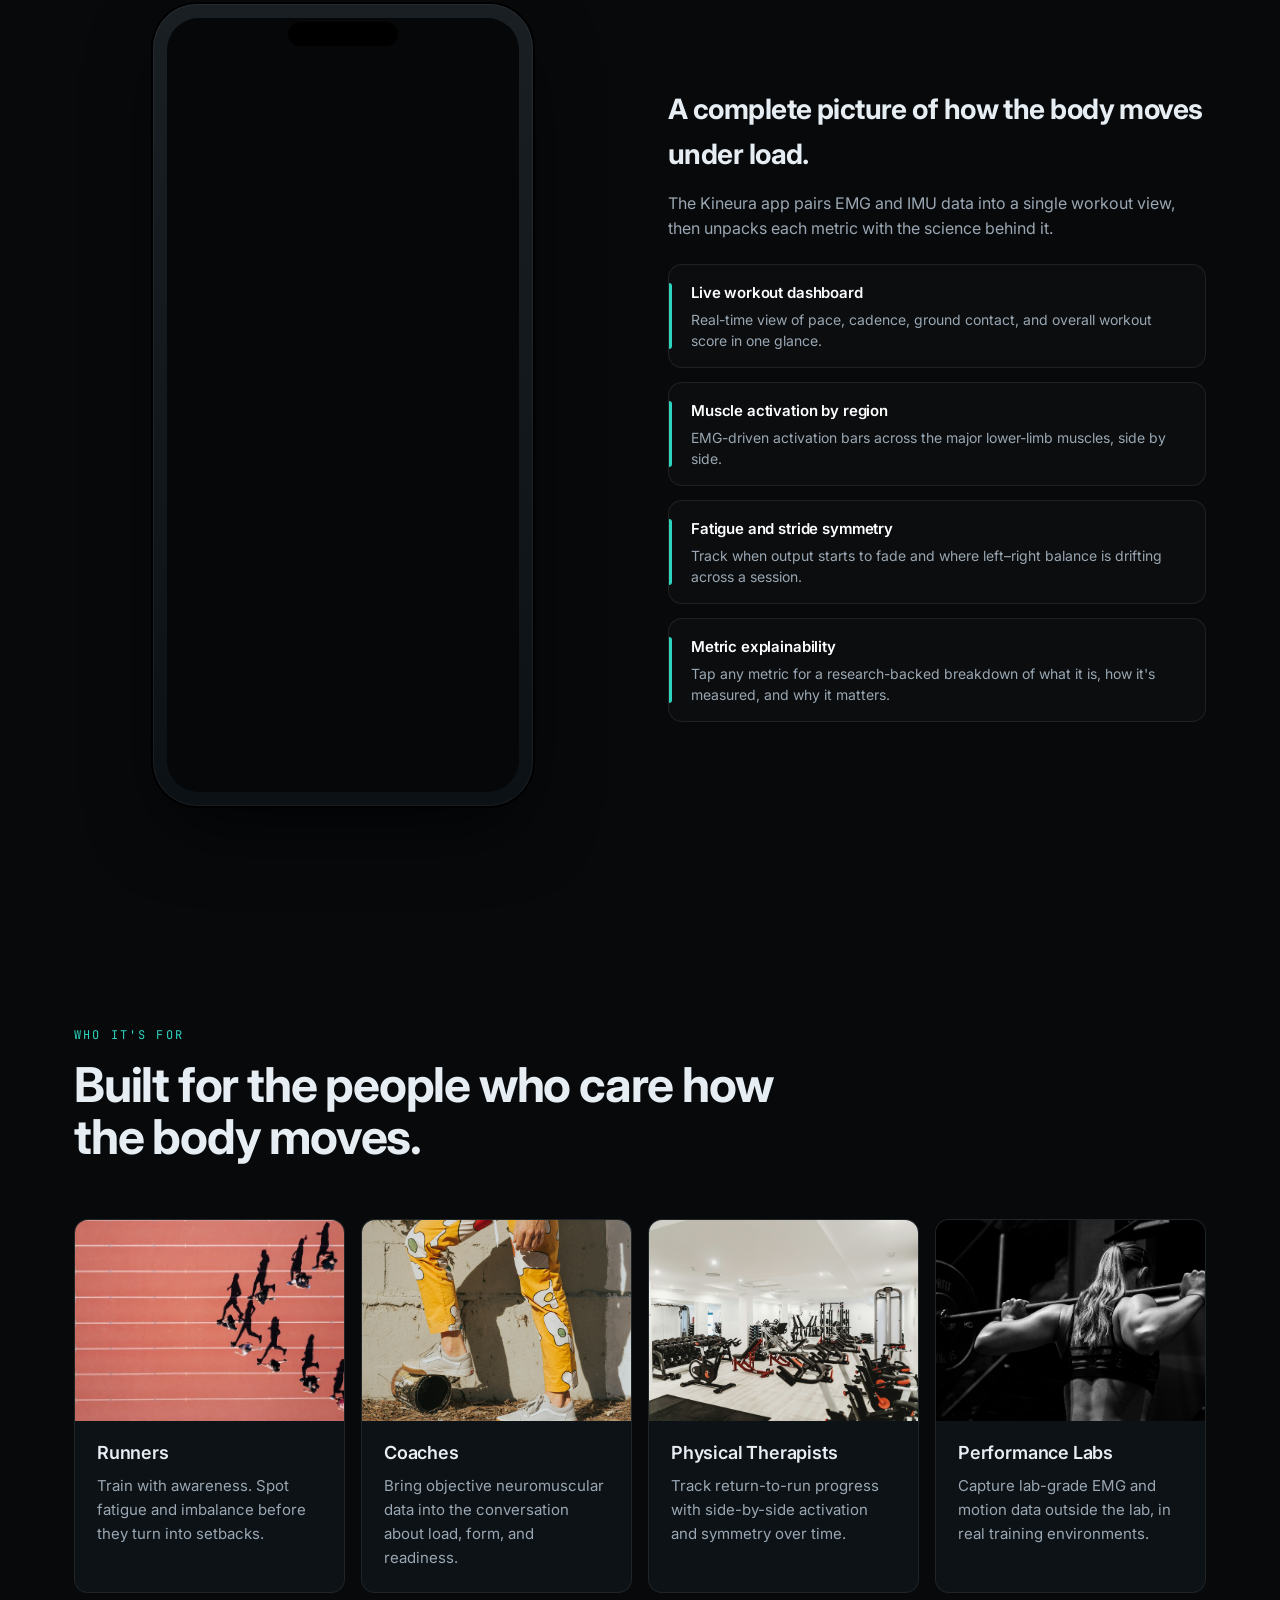
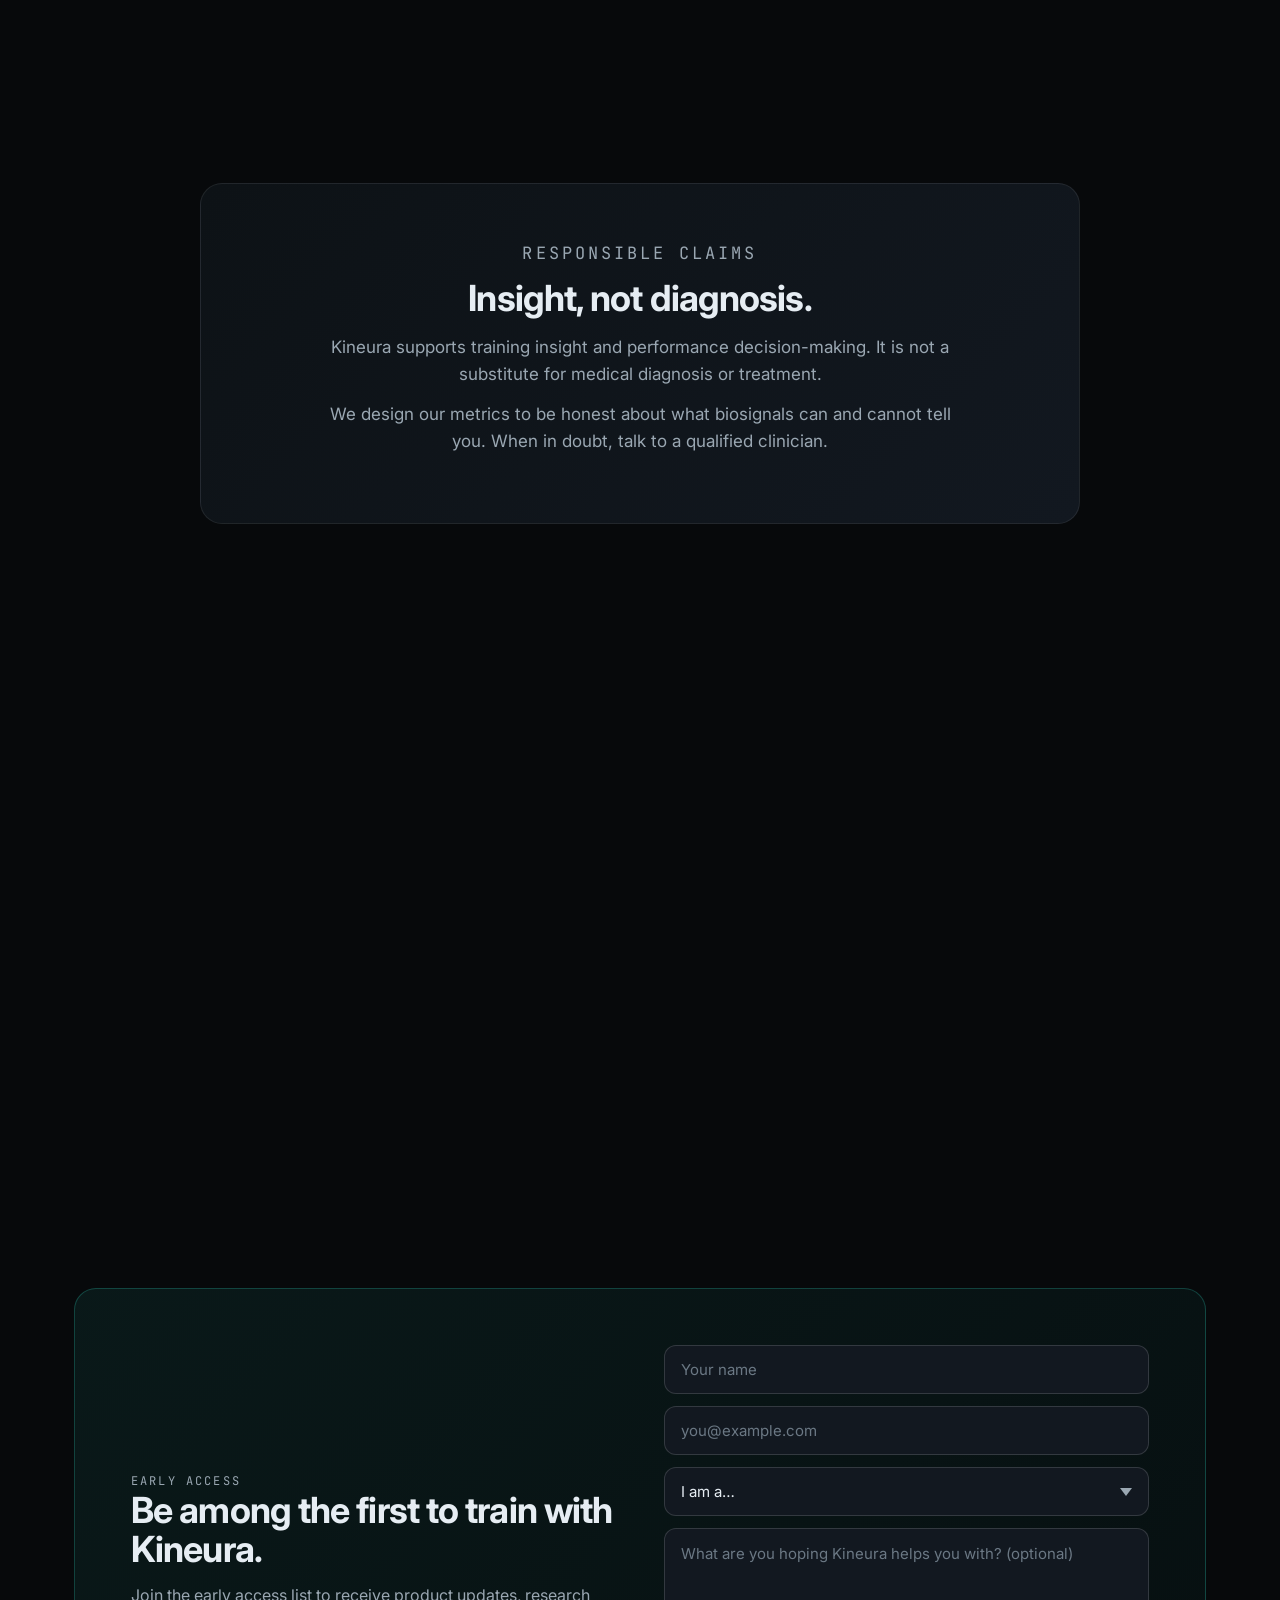
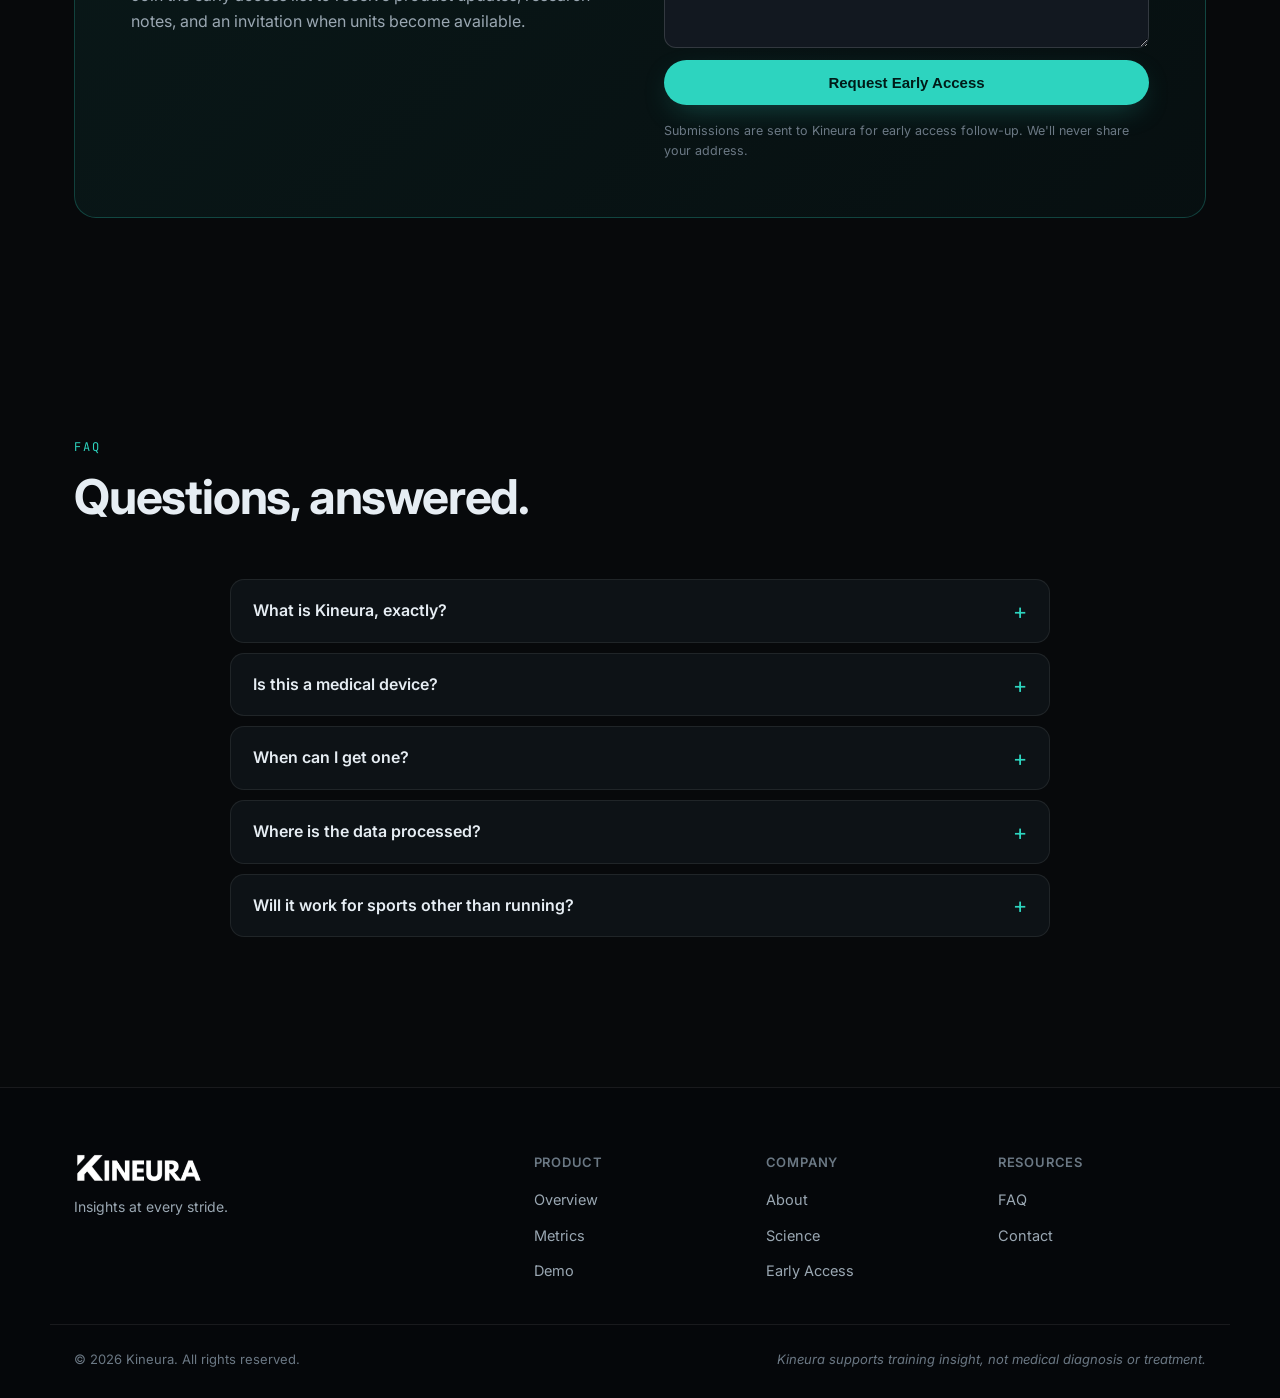
==== commit feae44b7: "Hide scrollbar around mockup iframe Add scrolling="no" to the iframe and overflow:hidden on the phon" ====
--- a/index.html
+++ b/index.html
@@ -308,6 +308,7 @@
                 src="https://pjlim21.github.io/kineura_mockup/"
                 title="Kineura app mockup"
                 loading="lazy"
+                scrolling="no"
                 referrerpolicy="no-referrer-when-downgrade"
                 allow="accelerometer; gyroscope; clipboard-read; clipboard-write"></iframe>
             </div>
--- a/styles.css
+++ b/styles.css
@@ -705,6 +705,7 @@
   background: linear-gradient(180deg, #1a1f24 0%, #0c1115 100%);
   border-radius: 44px;
   padding: 14px;
+  overflow: hidden;
   box-shadow:
     0 0 0 2px #000,
     0 30px 80px -20px rgba(0,0,0,0.85),
@@ -729,7 +730,12 @@
   border-radius: 32px;
   background: #050708;
   display: block;
-}
+  /* Parent-side fallback; cross-origin iframe scrollbars are owned by the
+     embedded document, so we additionally rely on the bezel clipping below. */
+  scrollbar-width: none;
+  -ms-overflow-style: none;
+}
+.demo-frame-iframe::-webkit-scrollbar { width: 0; height: 0; display: none; }
 /* Demo side panel */
 .demo-side h3 {
   font-size: clamp(20px, 2.2vw, 28px);
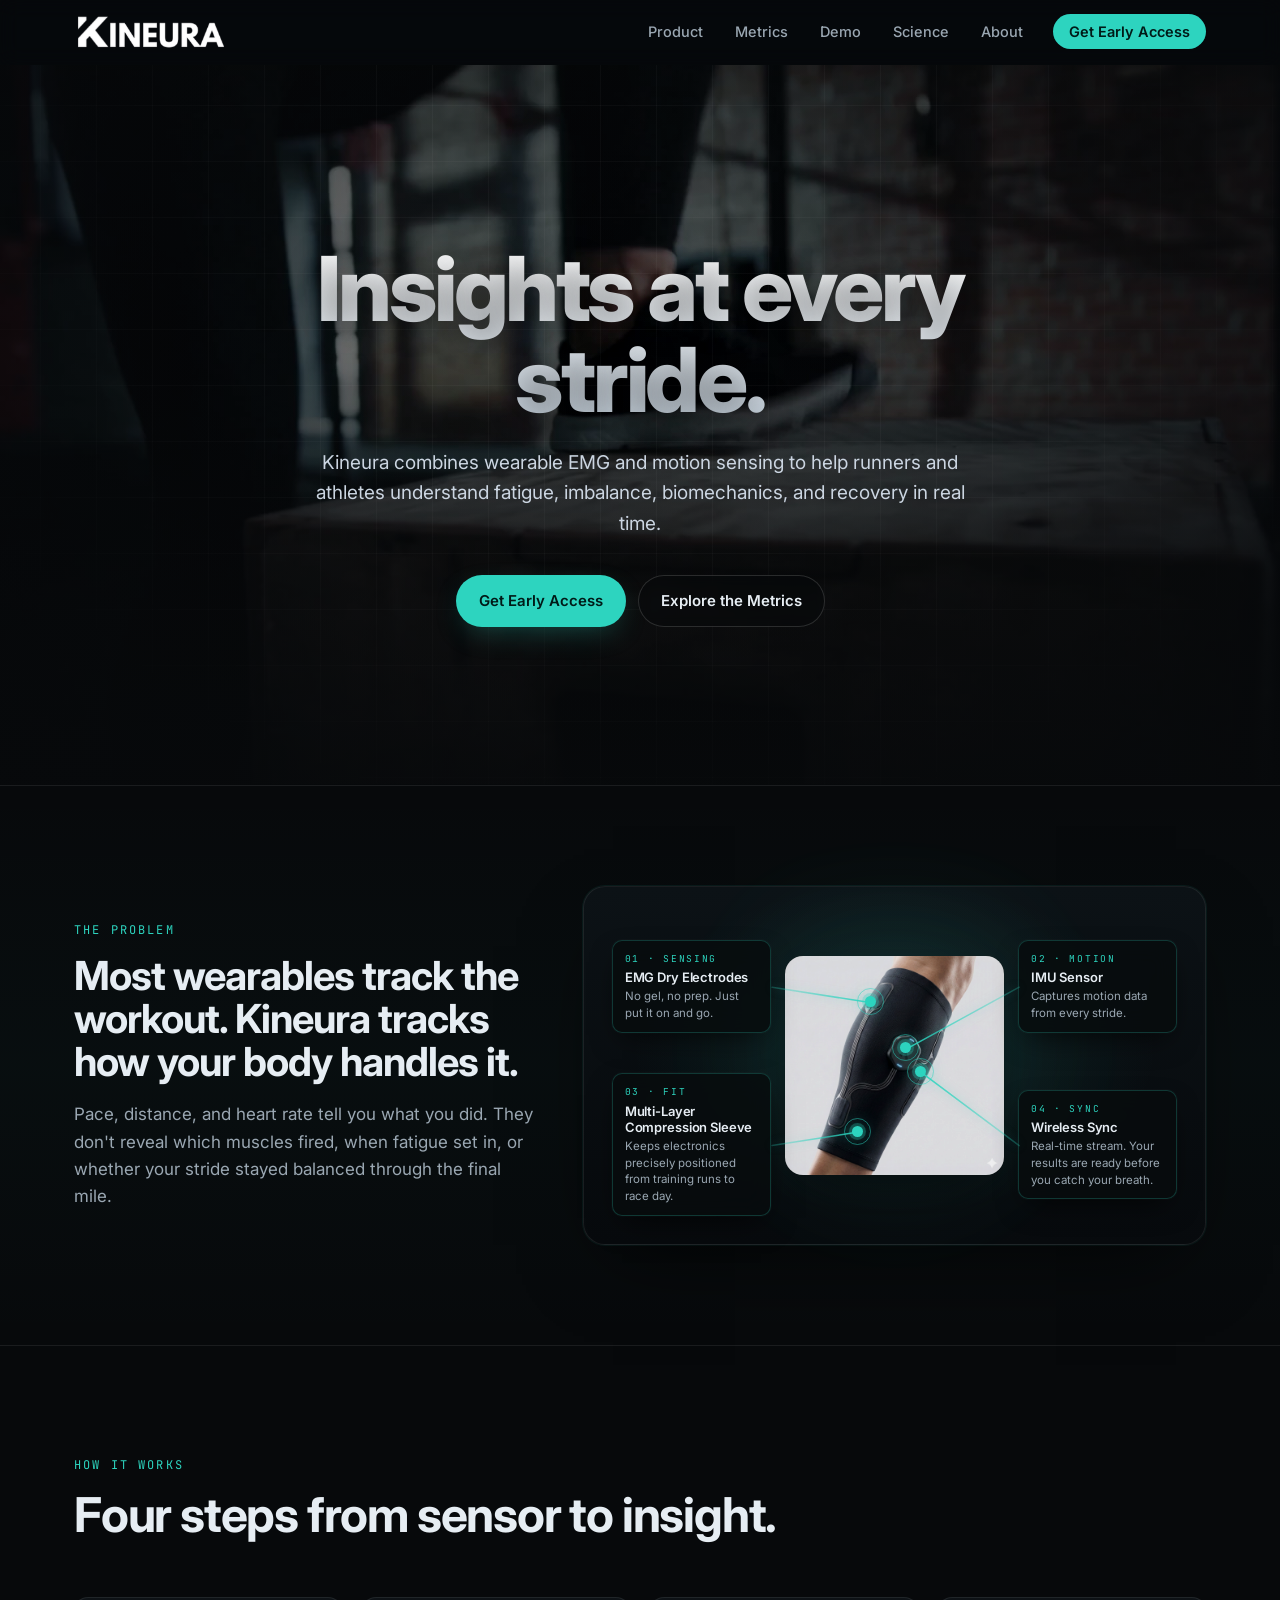
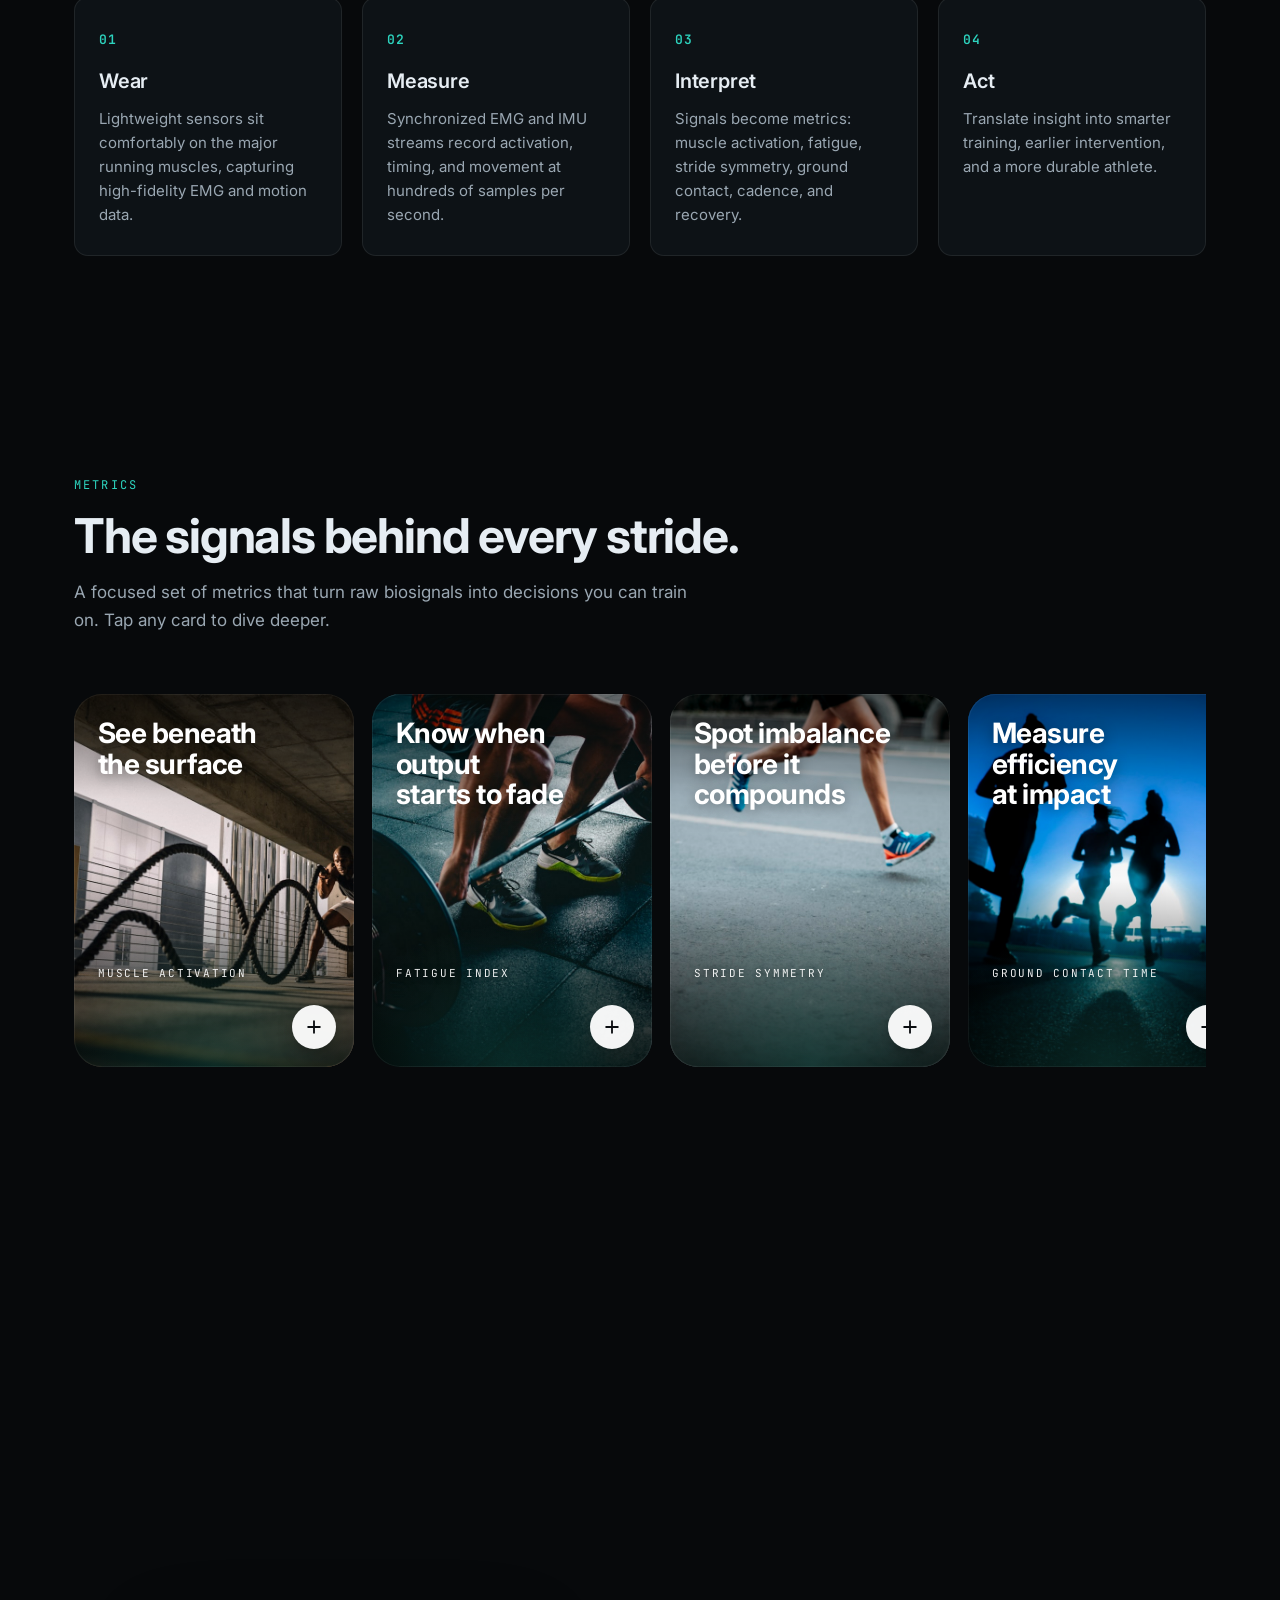
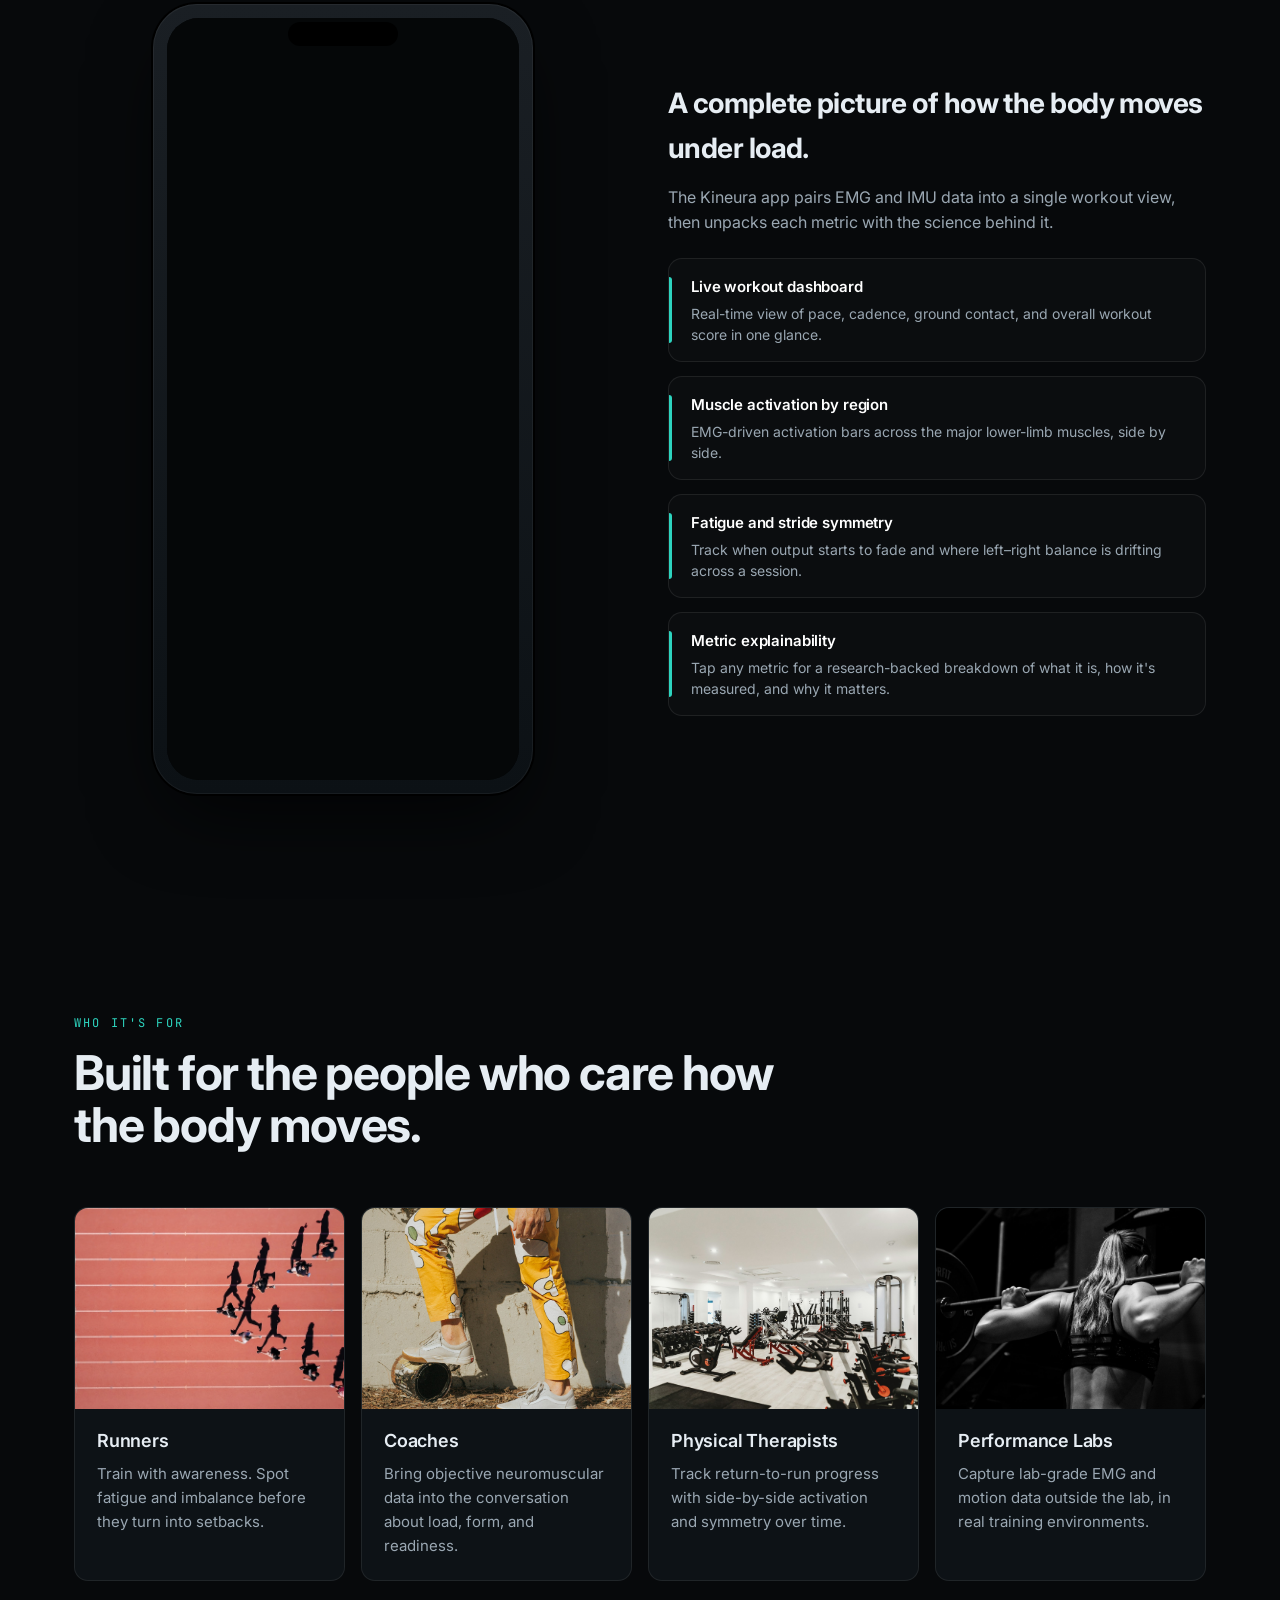
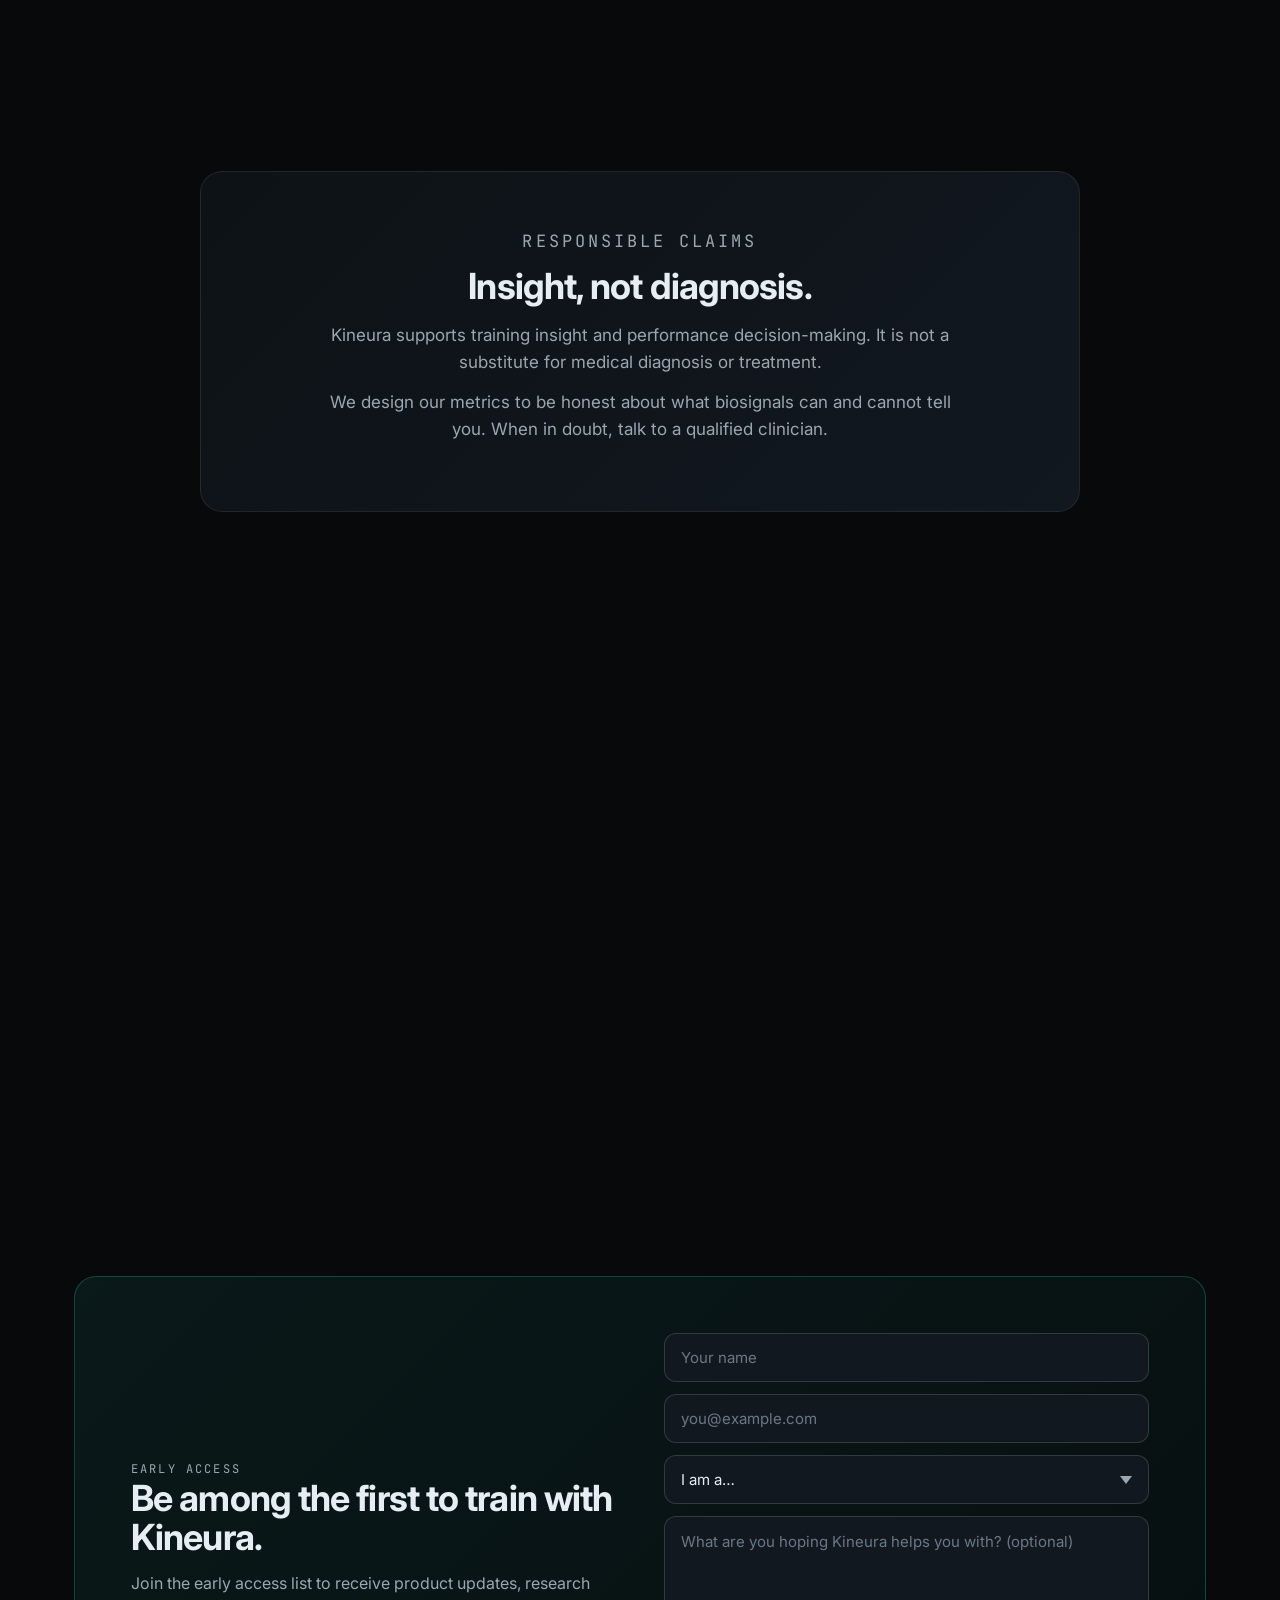
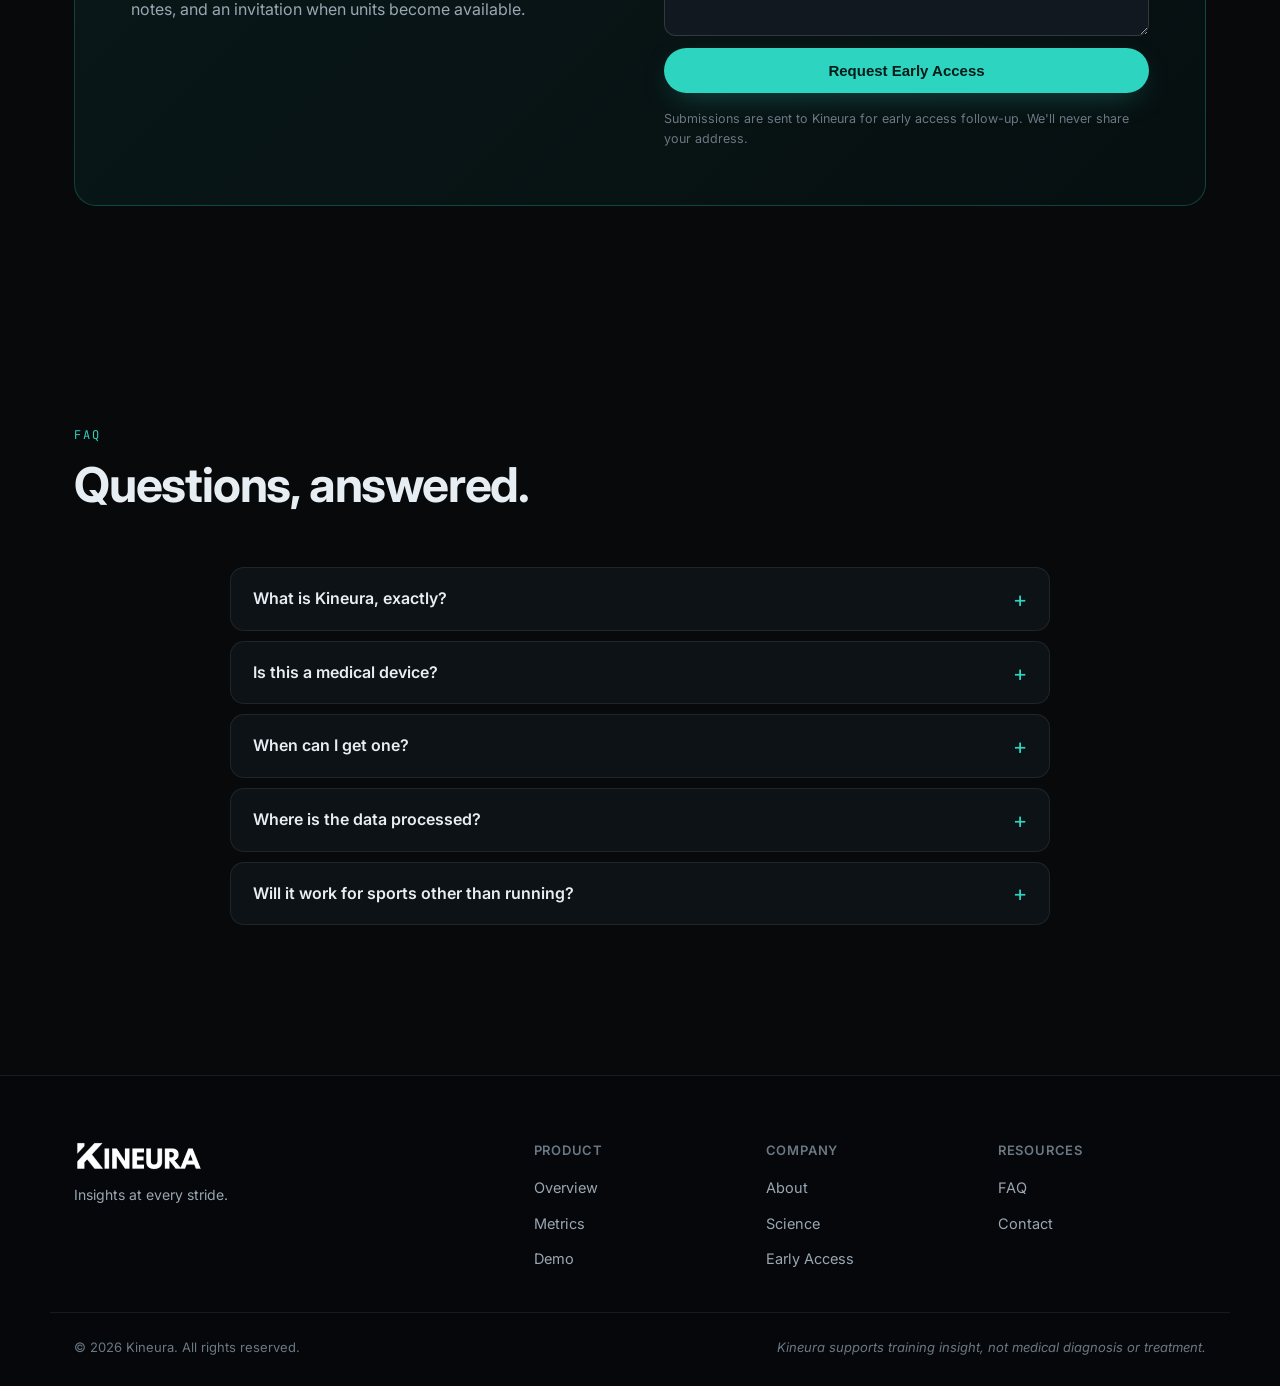
==== commit f8153bed: "Crop demo iframe to phone screen only The standalone Kineura mockup at pjlim21.github.io/kineura_moc" ====
--- a/index.html
+++ b/index.html
@@ -303,14 +303,16 @@
           <div class="demo-frame" aria-label="Kineura app mockup">
             <div class="demo-frame-bezel">
               <div class="demo-frame-notch" aria-hidden="true"></div>
-              <iframe
-                class="demo-frame-iframe"
-                src="https://pjlim21.github.io/kineura_mockup/"
-                title="Kineura app mockup"
-                loading="lazy"
-                scrolling="no"
-                referrerpolicy="no-referrer-when-downgrade"
-                allow="accelerometer; gyroscope; clipboard-read; clipboard-write"></iframe>
+              <div class="demo-frame-viewport">
+                <iframe
+                  class="demo-frame-iframe"
+                  src="https://pjlim21.github.io/kineura_mockup/"
+                  title="Kineura app mockup"
+                  loading="lazy"
+                  scrolling="no"
+                  referrerpolicy="no-referrer-when-downgrade"
+                  allow="accelerometer; gyroscope; clipboard-read; clipboard-write"></iframe>
+              </div>
             </div>
           </div>
 
--- a/styles.css
+++ b/styles.css
@@ -686,7 +686,13 @@
   outline-offset: 4px;
 }
 
-/* Demo — original mockup iframe */
+/* Demo — original mockup iframe, cropped to phone screen only.
+   The standalone mockup at pjlim21.github.io/kineura_mockup renders a fixed
+   375x812 phone column centered horizontally with ~332px of title chrome
+   above and ~48px footer below. We render the iframe at its natural pixel
+   size, translate it upward to hide the title, and let the bezel clip the
+   footer. A small JS hook scales the iframe to fit the bezel inner width.
+*/
 .demo-wrap {
   display: grid;
   grid-template-columns: minmax(0, 1fr) minmax(0, 1fr);
@@ -701,7 +707,6 @@
 .demo-frame-bezel {
   position: relative;
   width: 100%;
-  aspect-ratio: 9 / 19;
   background: linear-gradient(180deg, #1a1f24 0%, #0c1115 100%);
   border-radius: 44px;
   padding: 14px;
@@ -723,15 +728,33 @@
   z-index: 5;
   pointer-events: none;
 }
+.demo-frame-viewport {
+  position: relative;
+  width: 100%;
+  /* Match the phone screen aspect ratio (375:812) so the bezel inner area
+     hugs the visible phone exactly with no dead space. */
+  aspect-ratio: 375 / 812;
+  border-radius: 32px;
+  overflow: hidden;
+  background: #050708;
+}
 .demo-frame-iframe {
-  width: 100%;
-  height: 100%;
+  /* The standalone mockup uses min-h-screen with a vertically-centered flex
+     column (title + "LIVE WORKOUT" eyebrow + 375x812 phone + footer text).
+     The column is 984px tall total, so at iframe height 1400 the phone lands
+     at y=332 with 332px of chrome above (title block) and 256px below (footer
+     gap + caption). We translate by -332*scale to hide the title chrome and
+     let the bezel (matched to the phone aspect) clip the bottom footer. */
+  position: absolute;
+  top: 0;
+  left: 0;
+  width: 375px;
+  height: 1400px;
   border: 0;
-  border-radius: 32px;
   background: #050708;
   display: block;
-  /* Parent-side fallback; cross-origin iframe scrollbars are owned by the
-     embedded document, so we additionally rely on the bezel clipping below. */
+  transform-origin: top left;
+  transform: translateY(calc(-332px * var(--demo-scale, 1))) scale(var(--demo-scale, 1));
   scrollbar-width: none;
   -ms-overflow-style: none;
 }
